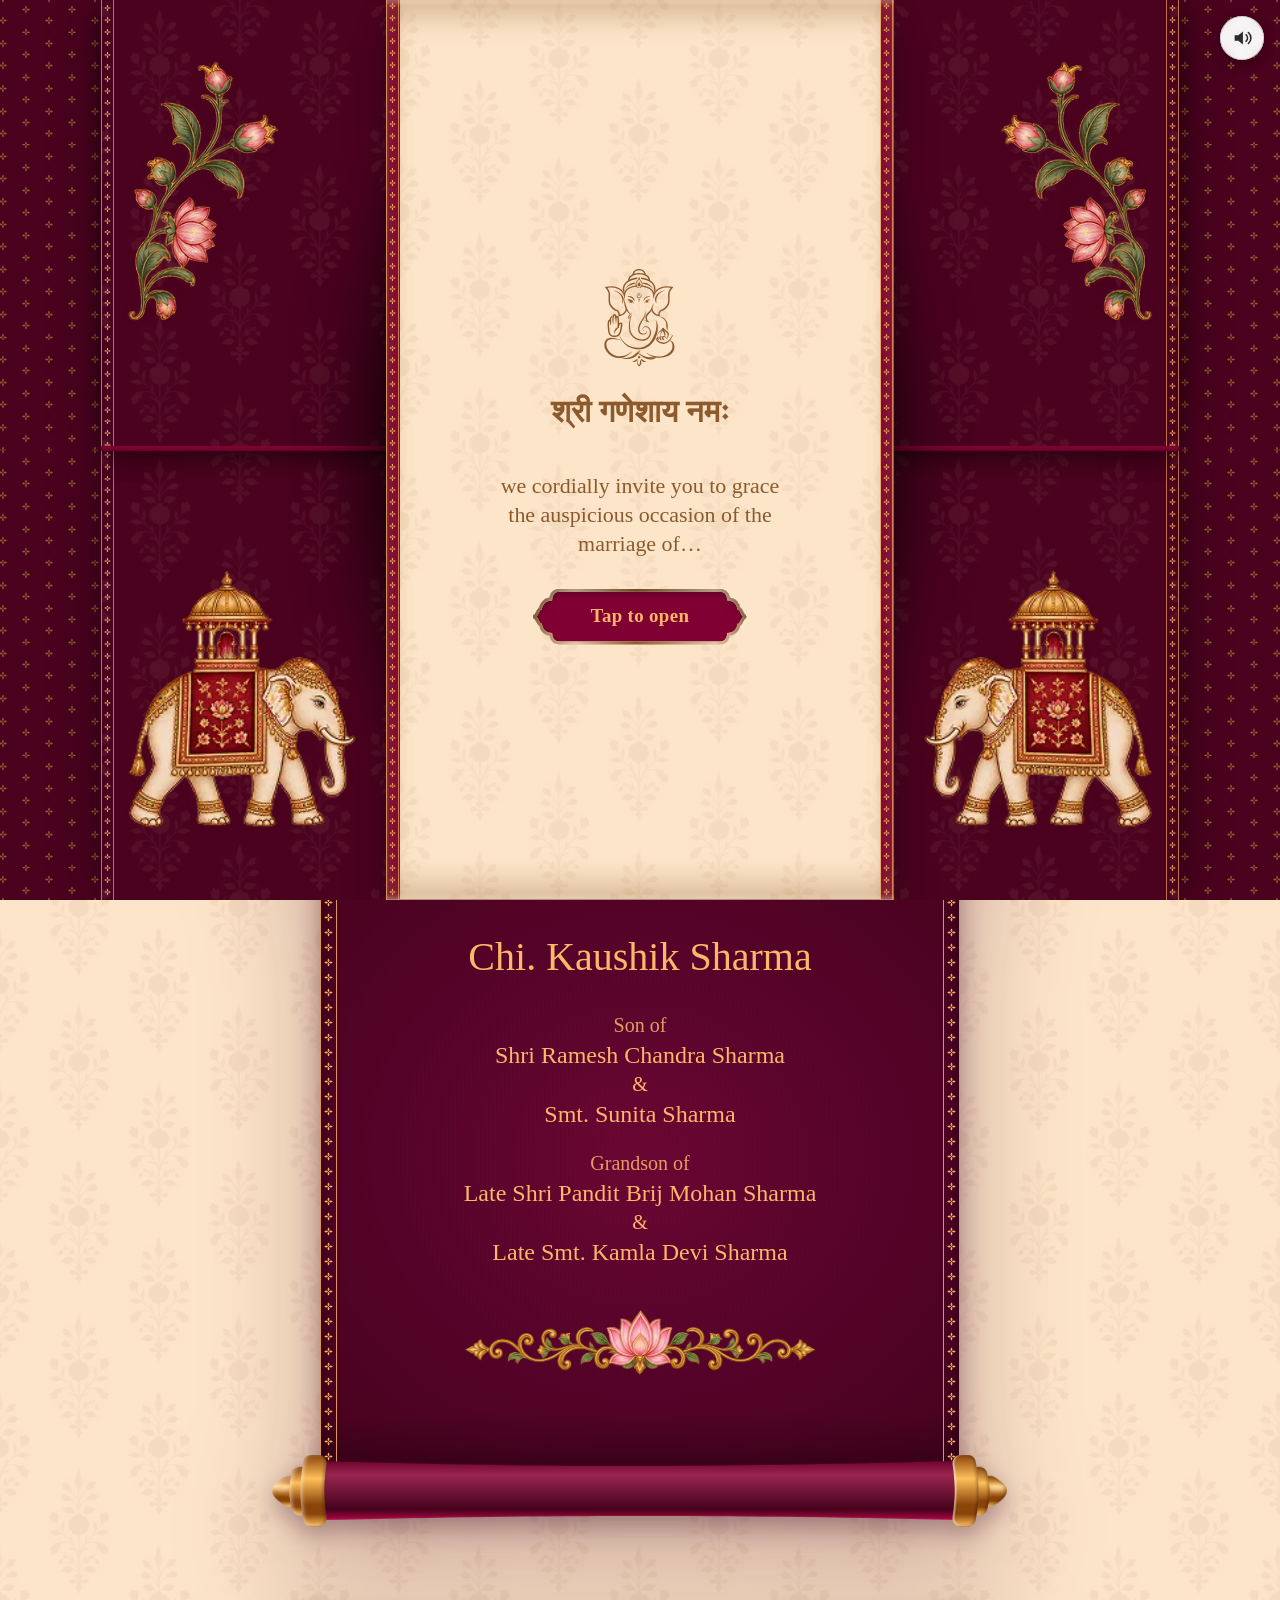
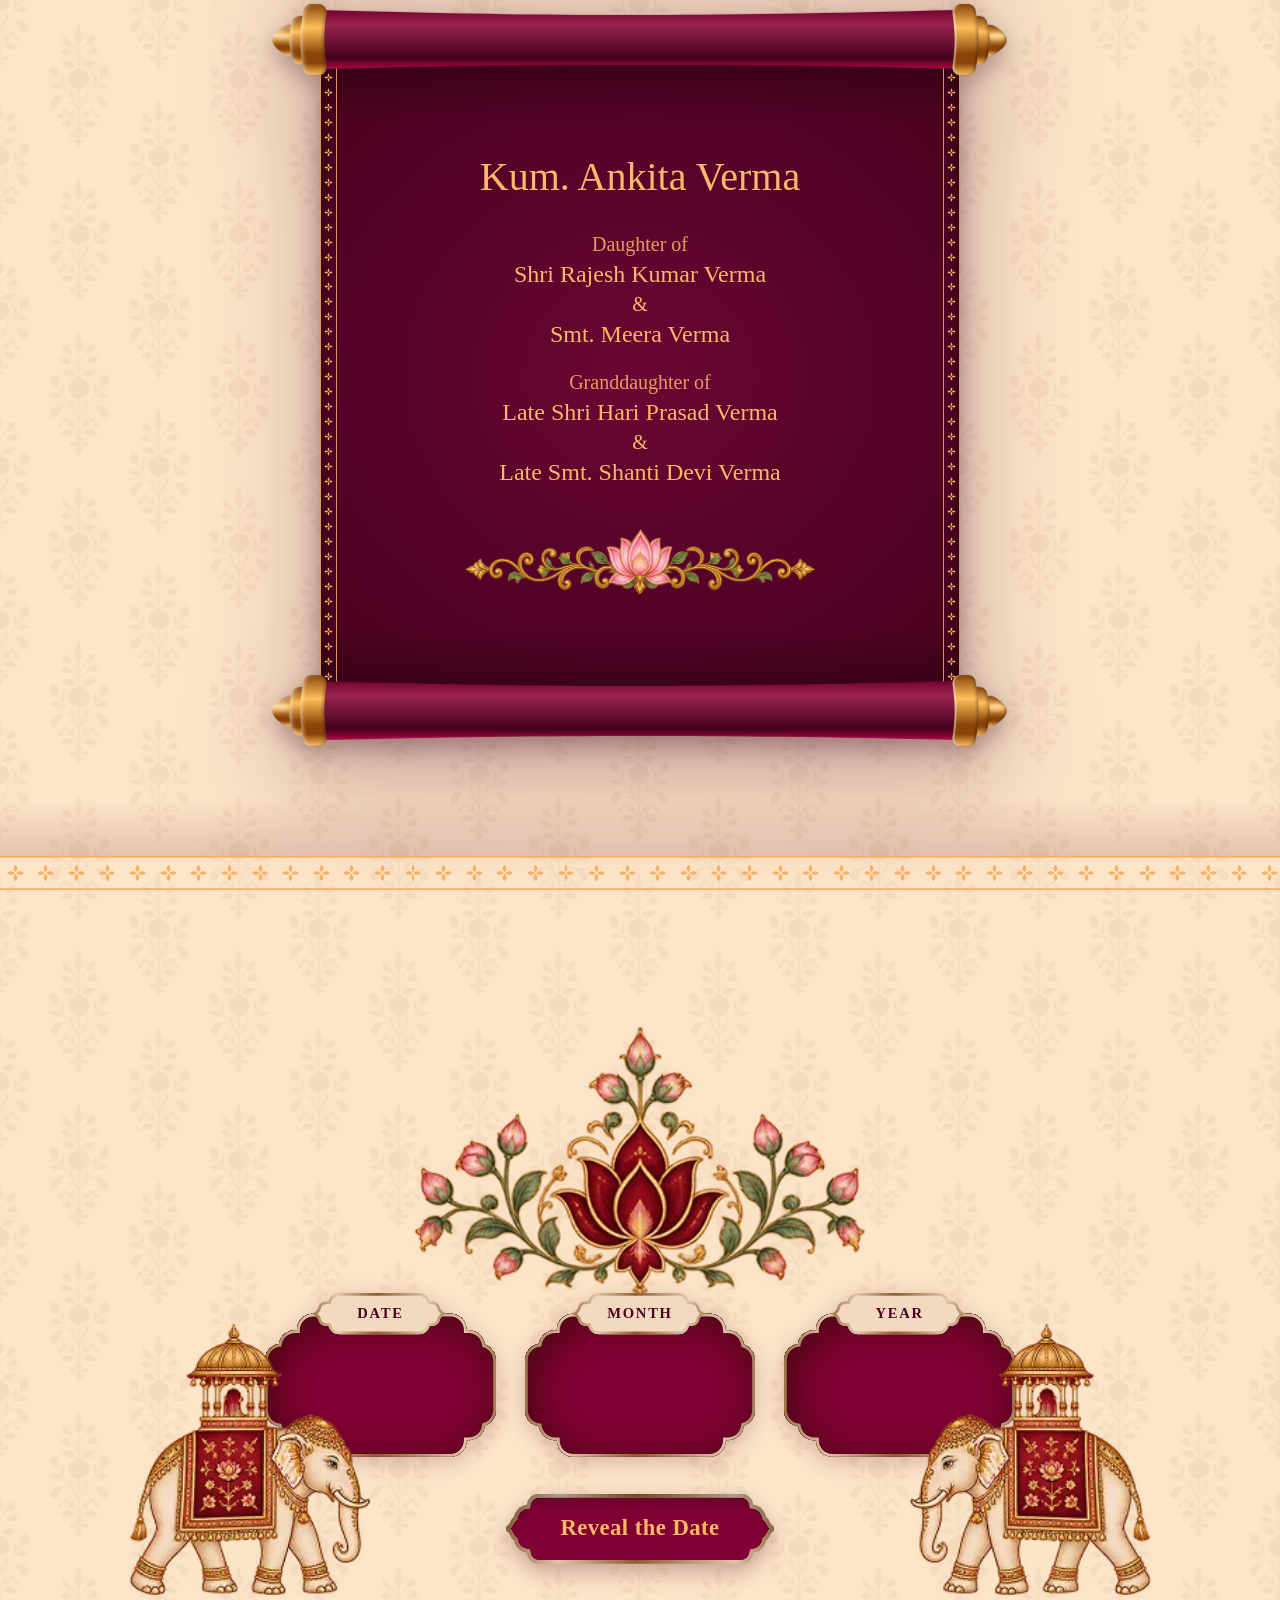
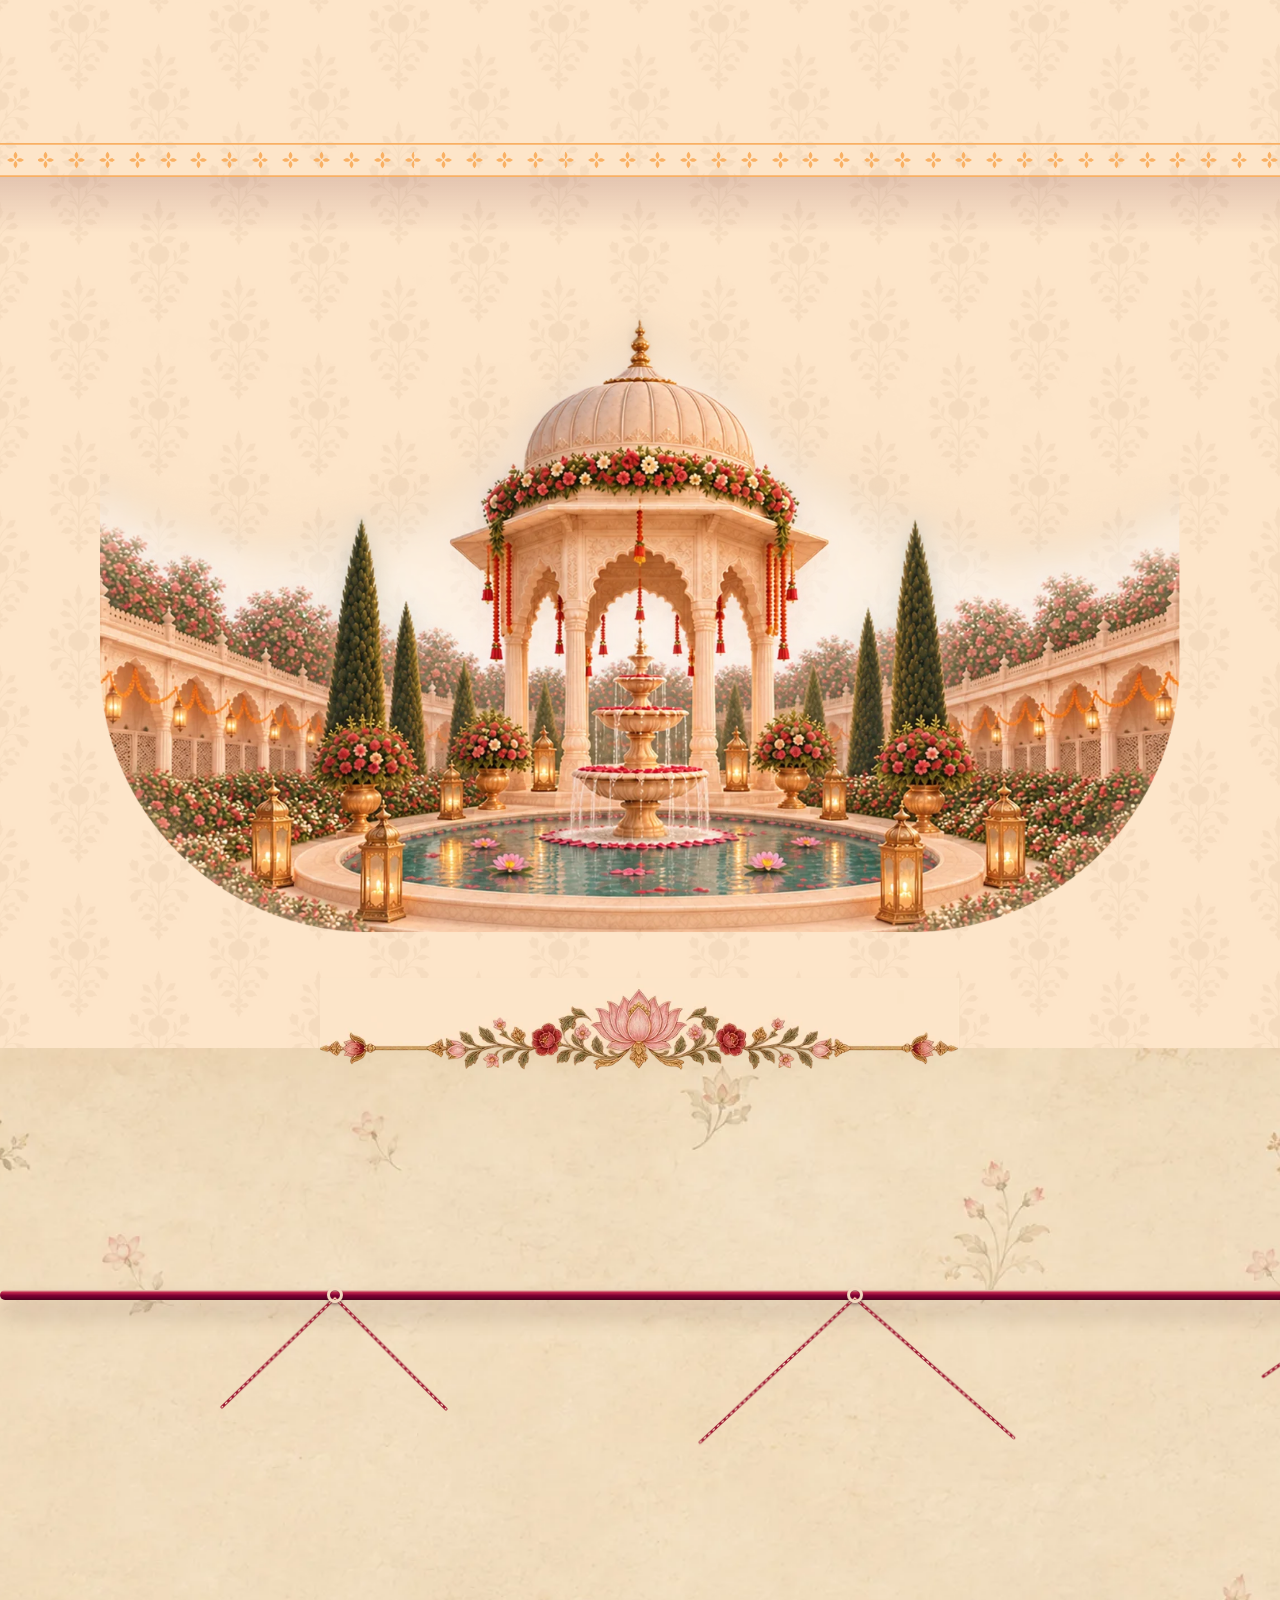
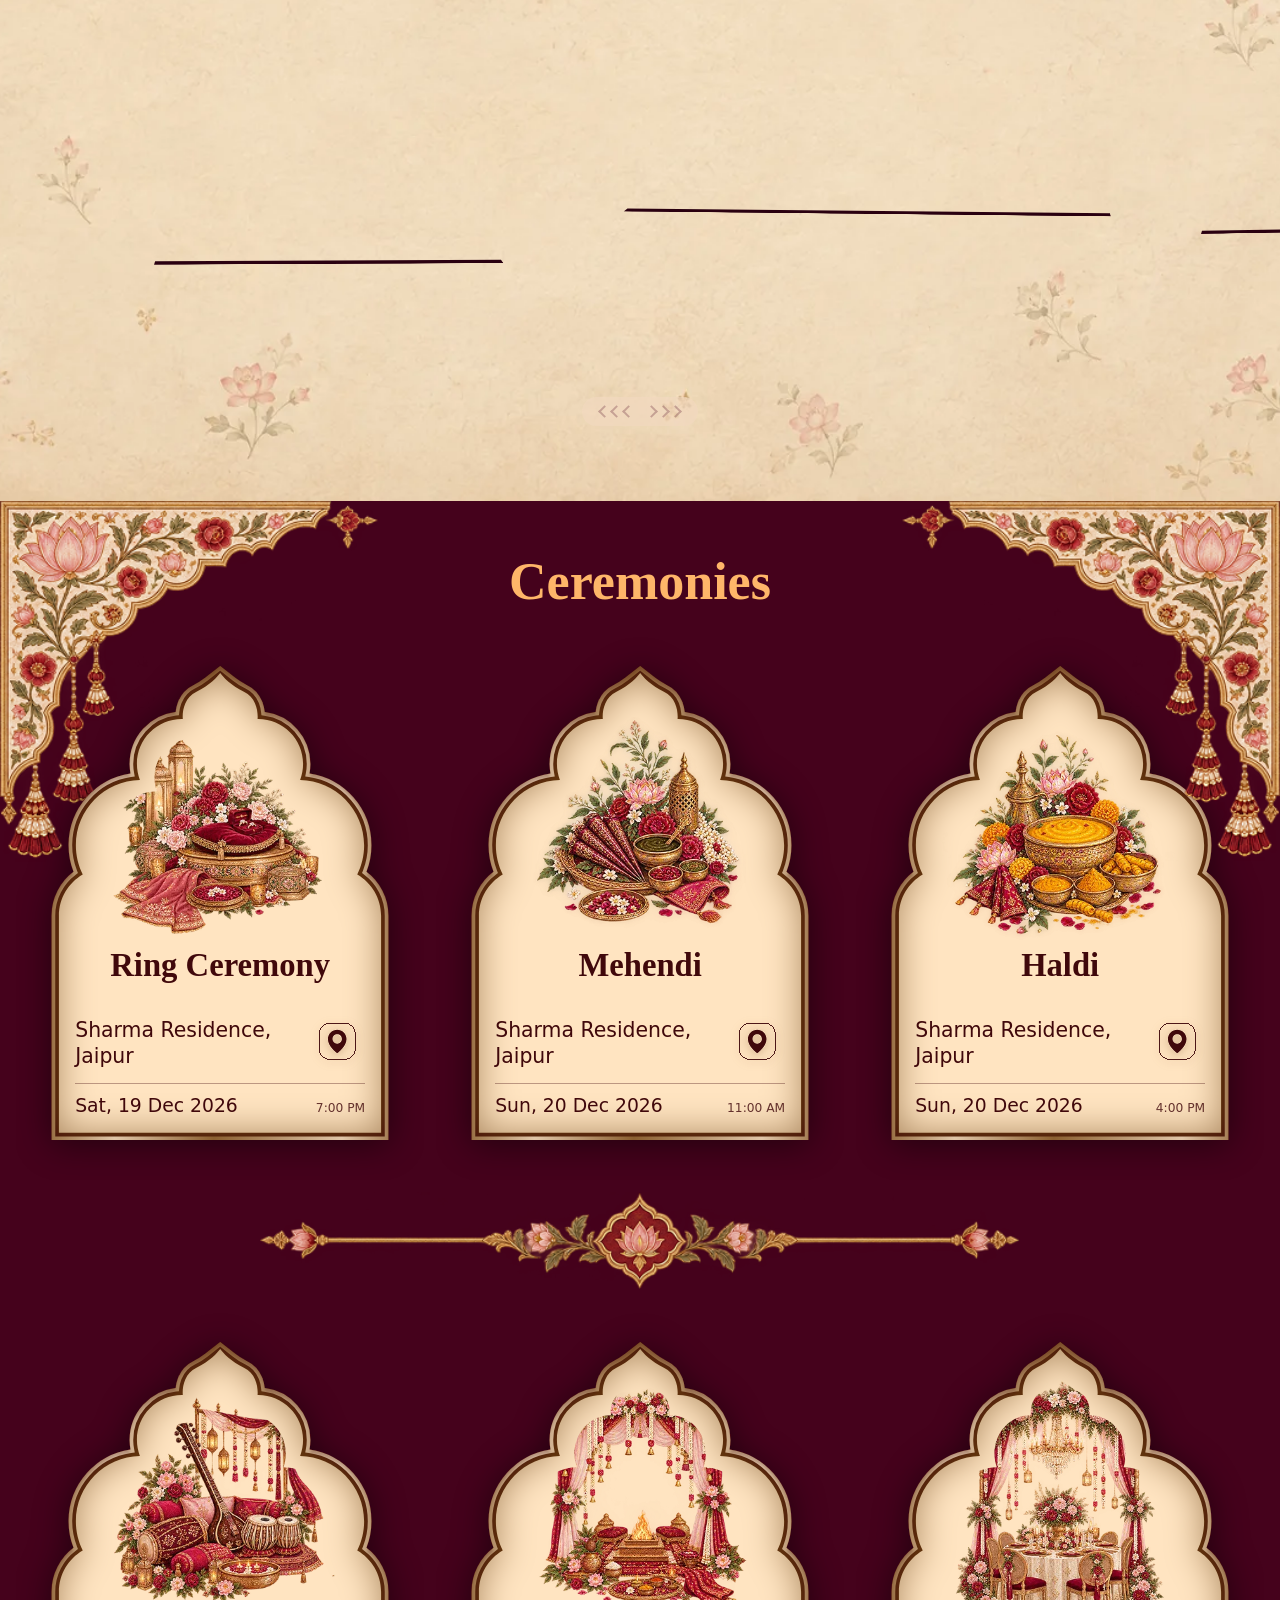
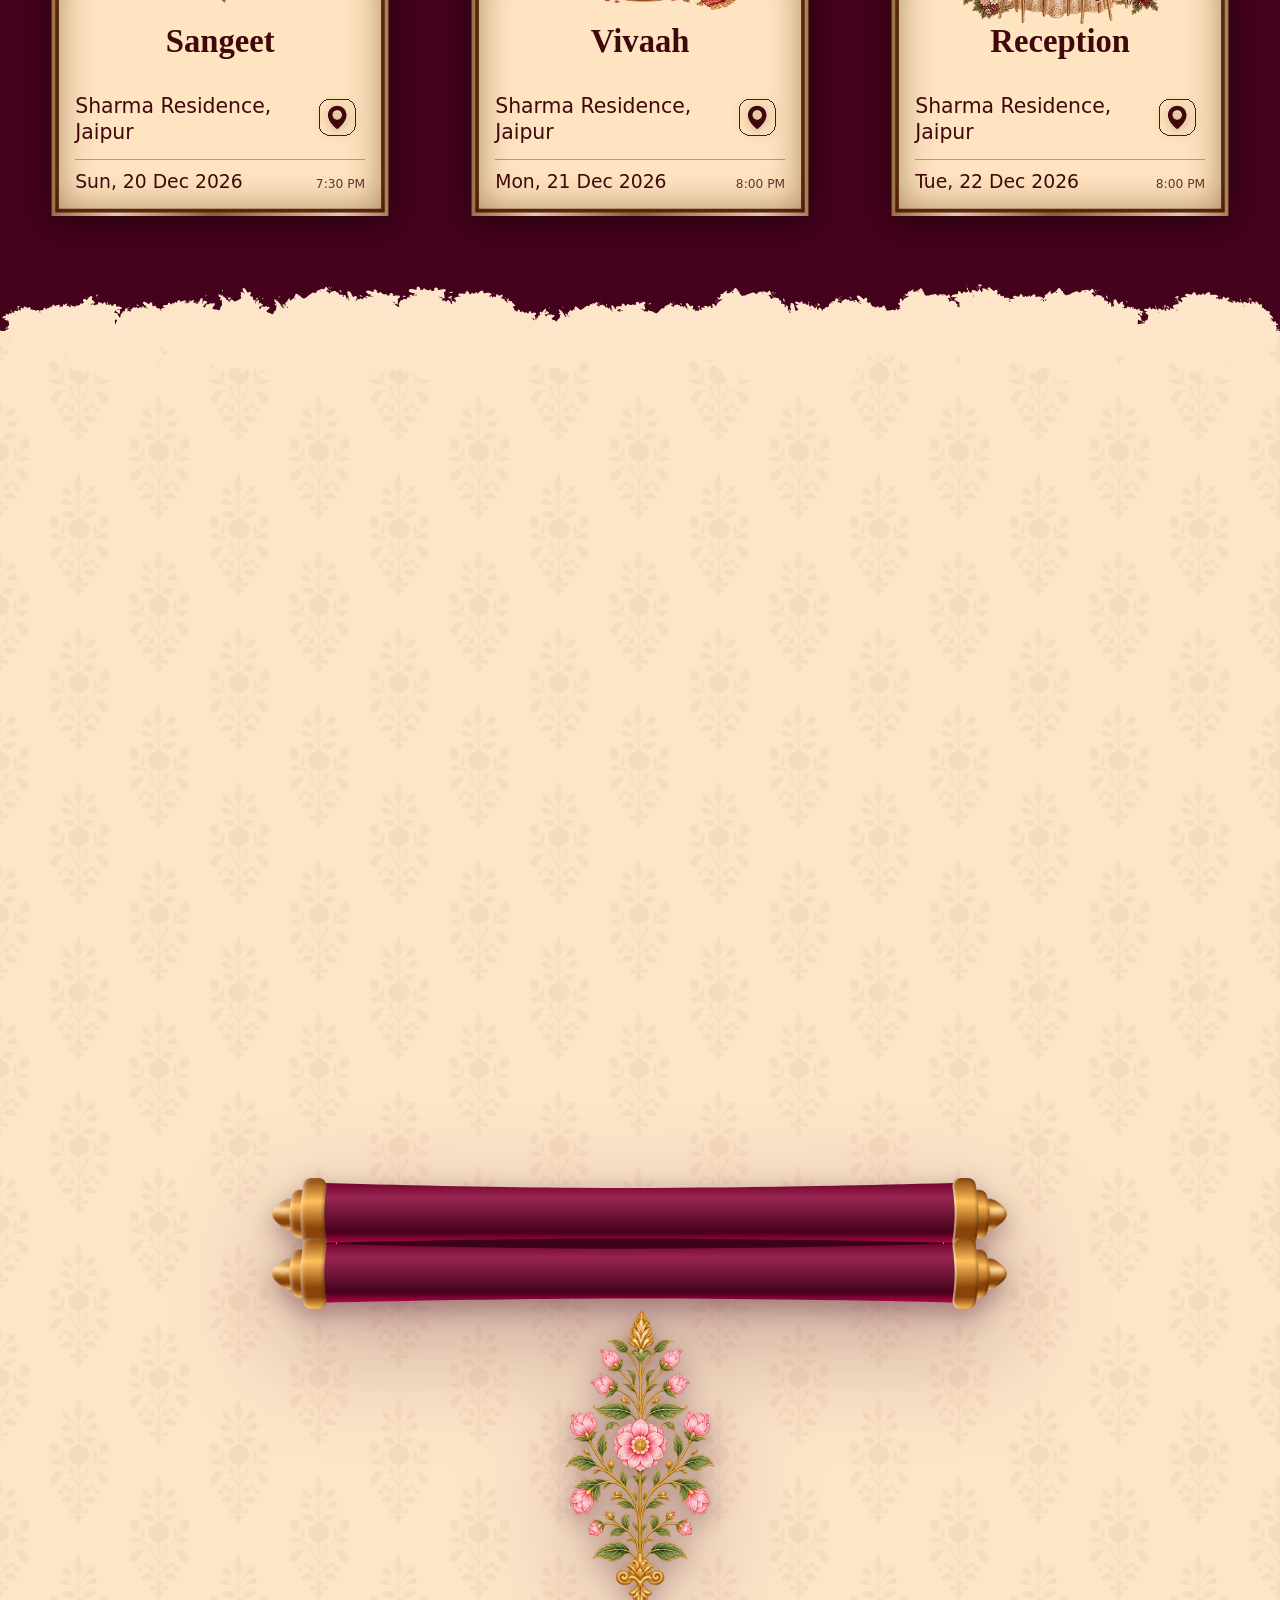
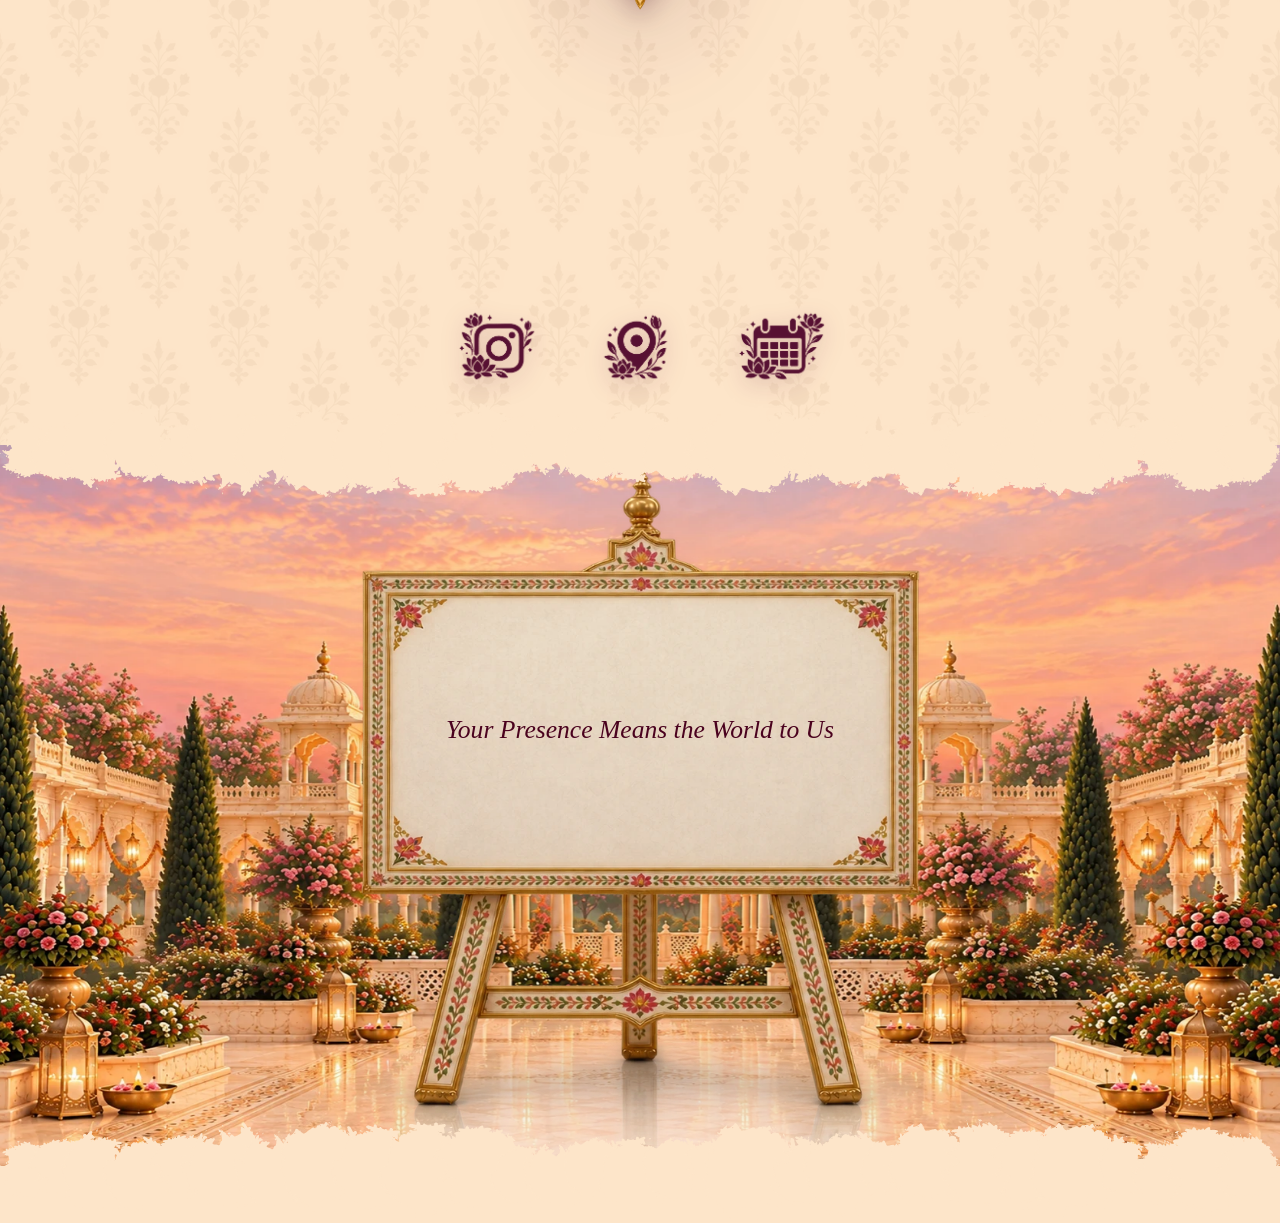
==== Aditi & Rahul_files/index.html @ d4d42c5c "Initial commit" ====
<!DOCTYPE html>
<!-- saved from url=(10314)https://www.itsbalcony.com/templates/royale/index.html#platform=[base64] -->
<html lang="en" class="lenis lenis-stopped"><head><meta http-equiv="Content-Type" content="text/html; charset=UTF-8">
    
    <meta name="viewport" content="width=device-width, initial-scale=1, viewport-fit=cover">
    <title>Royale - Wedding Invitation</title>

    <!-- Fraunces (cover greeting) and Cormorant Garamond (couple names) are
         self-hosted - see ../_platform/vendor/fonts/fonts.css for why. -->
    <link rel="stylesheet" href="./fonts.css">

    <!-- The invocation's Devanagari face - the same Tiro Devanagari Sanskrit
         papercut and rose-invitation use, since Fraunces carries no Devanagari. -->
    <link rel="preconnect" href="https://fonts.googleapis.com/">
    <link rel="preconnect" href="https://fonts.gstatic.com/" crossorigin="">
    <link rel="stylesheet" href="./css2">

    <!-- crossorigin because the symbol is painted as a CSS mask, and masks are
         fetched in CORS mode - without it the preload would not be reused. -->
    <link rel="preload" as="image" href="./symbols/_ganesha.svg">
    <!-- Hidden behind the gate on load, but the first thing the guest sees
         once the doors open - fetched up front so it is never late. Only the
         one for this viewport: the video's poster on a phone, the mandap
         picture from 700px up, which is where the hero switches between them. -->
    <link rel="preload" as="image" href="./media/garden_palace_poster.webp" media="(max-width: 699px)">
    <link rel="preload" as="image" href="./mandap_dusk.webp" media="(min-width: 700px)">

    <!-- The shared platform chrome's own styling: the toolbar, the RSVP block
         and the music control. Before styles.css, so this template can
         override any of it. -->
    <link rel="stylesheet" href="./toolbar.css">
    <link rel="stylesheet" href="./rsvp.css">
    <link rel="stylesheet" href="./music.css">

    <link rel="stylesheet" href="./styles.css">
    <!-- Editing chrome - inert outside ?edit=1 (see editor.css). -->
    <link rel="stylesheet" href="./editor.css">
    <style>
        .local-static .royale-date__stage,
        .local-static .ryc-title,
        .local-static .royale-outro__easel,
        .local-static #balcony-rsvp {
            opacity: 1 !important;
            transform: none !important;
        }
    </style>
<style id="bdate-style">.bdate{position:relative;display:inline-grid;max-width:100%;vertical-align:middle}.bdate--block{display:grid}.bdate>input[type="date"],.bdate>.bdate__text{grid-area:1/1}.bdate>input[type="date"]{min-width:0}.bdate__text{align-self:center;justify-self:start;pointer-events:none;white-space:nowrap;overflow:hidden;line-height:normal}.bdate__text--empty{opacity:.55}.bdate--typing>.bdate__text{visibility:hidden}.bdate:not(.bdate--typing)>input[type="date"]::-webkit-datetime-edit{opacity:0}@supports (-moz-appearance:none){.bdate:not(.bdate--typing)>input[type="date"]{color:transparent}}</style></head>

<body class="local-static" style="">

    <!-- FIRST in the document on purpose, the way papercut's cover is. For a
         guest this changes nothing: the gate is position:fixed at z-index 10 -
         the only z-index above 8 in this template - so it covers the page from
         wherever it sits in the DOM. In EDIT mode it matters: editor.css drops
         it into normal flow there, and then DOM order IS the host's scroll
         order. At the end of the file it put the opening invocation, the guest
         greeting and the invitation line BELOW every scene, which is the exact
         reverse of the order a guest meets them in. -->
    <!-- The gate: a fixed cover over the hero until it is tapped. Opening it
         (app.js) slides the card - a band wrapped across the closed doors -
         off the screen, then swings the two maroon doors open like the covers
         of a book, sprigs and elephants painted on them, and finally opens
         the two rectangular star-patterned flaps behind them. In portrait the
         doors stand side by side and the card leaves upward; in landscape the
         doors are stacked and the card leaves to the right. -->
    <div class="royale-gate" id="ryGate" role="button" tabindex="0" aria-label="Open the invitation">
        <!-- "start" and "end" rather than top/bottom and left/right: the gate
             turns on its side in landscape (see styles.css), so the first
             flap is the top one in portrait and the left one in landscape,
             and the first door the left one or the top one. -->
        <div class="royale-gate__flap royale-gate__flap--start" aria-hidden="true">
            <span class="royale-gate__flap-pattern"></span>
        </div>
        <div class="royale-gate__flap royale-gate__flap--end" aria-hidden="true">
            <span class="royale-gate__flap-pattern"></span>
        </div>

        <div class="royale-gate__door royale-gate__door--start" aria-hidden="true"></div>
        <div class="royale-gate__door royale-gate__door--end" aria-hidden="true"></div>

        <!-- Corner artwork, a layer per piece rather than children of the
             doors: which door a piece is painted on changes with the
             orientation (in landscape the top door carries both sprigs), so
             each layer takes the size and the hinge of whichever door it is on
             and turns with it. -->
        <div class="royale-gate__decor royale-gate__decor--sprig-left" aria-hidden="true">
            <img class="royale-gate__floral" src="./floral1.png" alt="" draggable="false">
        </div>
        <div class="royale-gate__decor royale-gate__decor--sprig-right" aria-hidden="true">
            <img class="royale-gate__floral" src="./floral1.png" alt="" draggable="false">
        </div>
        <div class="royale-gate__decor royale-gate__decor--elephant-left" aria-hidden="true">
            <img class="royale-gate__elephant" src="./elephant.png" alt="" draggable="false">
        </div>
        <div class="royale-gate__decor royale-gate__decor--elephant-right" aria-hidden="true">
            <img class="royale-gate__elephant" src="./elephant.png" alt="" draggable="false">
        </div>

        <!-- The card: media/Wrapper_P.svg - a cream band edged top and bottom
             in crimson - wrapped right across both doors, in front of them and
             their artwork, so it slides up over the sprigs as it leaves. In
             landscape it is Wrapper_D.svg, standing up the middle, and leaves
             to the right. -->
        <div class="royale-card">
            <!-- The doors' motif lattice, faint on the card's cream. -->
            <span class="royale-card__motif" aria-hidden="true"></span>
            <!-- Painted as a mask so the artwork takes --royale-ink, the
                 same way papercut paints its opening symbol. -->
            <span class="royale-card__symbol" aria-hidden="true" style="mask-image: url(&quot;./symbols/_ganesha.svg&quot;);"></span>
            <p class="royale-card__mantra" id="ryInvocation" lang="sa" dir="ltr" style="font-family: &quot;Tiro Devanagari Sanskrit&quot;, serif;">श्री गणेशाय नमः</p>
            <p class="royale-card__guest" id="ryGuestGreeting" hidden=""></p>
            <p class="royale-card__note" id="ryIntroNote">We cordially invite you to grace the auspicious occasion of the marriage of…</p>

            <!-- The cover's one instruction. A span, and aria-hidden, because
                 the GATE is the button: #ryGate carries role="button" and the
                 aria-label "Open the invitation", and a real <button> nested
                 inside a role="button" is invalid and would add a second tab
                 stop doing the same job. This is the visual half of an
                 affordance that was already there.
                 The frame is tap_to_open.svg inline rather than an <img>, so
                 its fill and gold edge take the theme's colours from
                 styles.css (--royale-cue-*, see .ry-plaque) instead of the file's own. -->
            <span class="royale-card__cue ry-plaque" aria-hidden="true">
                <svg class="ry-plaque__frame" viewBox="0 0 300 78" fill="none" focusable="false">
                    <g filter="url(#ryCueInset)">
                        <path class="ry-plaque__fill" d="M8 34C6.5 36.5 6 38.5 4 39C6 39.5 6.5 41.5 8 44C9.5 46.5 10 49 12.5 49C12.6667 53.3333 15.8 62 27 62C26.8333 66 28.6 74 37 74H263C271.4 74 273.167 66 273 62C284.2 62 287.333 53.3333 287.5 49C290 49 290.5 46.5 292 44C293.5 41.5 294 39.5 296 39C294 38.5 293.5 36.5 292 34C290.5 31.5 290 29 287.5 29C287.333 24.6667 284.2 16 273 16C273.167 12 271.4 4 263 4H37C28.6 4 26.8333 12 27 16C15.8 16 12.6667 24.6667 12.5 29C10 29 9.5 31.5 8 34Z"></path>
                        <path d="M263 2C267.981 2 271.145 4.44 272.937 7.4854C274.202 9.6369 274.772 12.0548 274.947 14.085C280.075 14.5379 283.629 16.7741 285.938 19.6123C287.975 22.1148 288.979 24.9996 289.342 27.3438C289.618 27.4542 289.883 27.588 290.135 27.751C290.87 28.2274 291.393 28.8593 291.789 29.4531C292.178 30.0368 292.511 30.6895 292.8 31.2598C293.105 31.8629 293.384 32.4193 293.715 32.9707C294.122 33.6496 294.46 34.2913 294.745 34.8311C295.042 35.3931 295.268 35.8159 295.495 36.1689C295.917 36.8249 296.177 36.9825 296.485 37.0596C297.376 37.2822 298 38.0823 298 39C298 39.9177 297.376 40.7178 296.485 40.9404C296.177 41.0175 295.917 41.1751 295.495 41.8311C295.268 42.1841 295.042 42.6069 294.745 43.1689C294.46 43.7087 294.122 44.3504 293.715 45.0293C293.384 45.5807 293.105 46.1371 292.8 46.7402C292.511 47.3105 292.178 47.9632 291.789 48.5469C291.393 49.1407 290.87 49.7726 290.135 50.249C289.883 50.4119 289.618 50.5449 289.342 50.6553C288.979 52.9996 287.975 55.8849 285.938 58.3877C283.629 61.2258 280.075 63.4611 274.947 63.9141C274.772 65.9444 274.203 68.3627 272.937 70.5146C271.145 73.56 267.981 76 263 76H37C32.0188 76 28.8553 73.56 27.0635 70.5146C25.7974 68.3627 25.2269 65.9445 25.0518 63.9141C19.925 63.4609 16.3713 61.2257 14.0615 58.3877C12.0246 55.8848 11.0201 52.9997 10.6572 50.6553C10.3815 50.5449 10.1163 50.4118 9.8652 50.249C9.1302 49.7726 8.6068 49.1407 8.2109 48.5469C7.8218 47.9632 7.4891 47.3105 7.2002 46.7402C6.8946 46.1371 6.616 45.5807 6.2852 45.0293C5.8778 44.3504 5.5402 43.7087 5.2549 43.1689C4.9578 42.6069 4.7319 42.1841 4.5049 41.8311C4.0831 41.1751 3.8229 41.0175 3.5146 40.9404C2.6244 40.7178 2 39.9177 2 39C2 38.0823 2.6244 37.2822 3.5146 37.0596C3.8229 36.9825 4.0831 36.8249 4.5049 36.1689C4.7319 35.8159 4.9578 35.3931 5.2549 34.8311C5.5402 34.2913 5.8778 33.6496 6.2852 32.9707C6.616 32.4193 6.8946 31.8629 7.2002 31.2598C7.4891 30.6895 7.8218 30.0368 8.2109 29.4531C8.6068 28.8593 9.1302 28.2274 9.8652 27.751C10.1164 27.5882 10.3814 27.4541 10.6572 27.3438C11.0202 24.9995 12.0248 22.1148 14.0615 19.6123C16.3713 16.7743 19.9249 14.5381 25.0518 14.085C25.227 12.0548 25.7976 9.6369 27.0635 7.4854C28.8553 4.44 32.0188 2 37 2H263Z" stroke="url(#ryCueEdge)" stroke-width="4" stroke-linejoin="round"></path>
                    </g>
                    <defs>
                        <filter id="ryCueInset" x="0" y="0" width="300" height="86" filterUnits="userSpaceOnUse" color-interpolation-filters="sRGB">
                            <feflood flood-opacity="0" result="BackgroundImageFix"></feflood>
                            <feblend mode="normal" in="SourceGraphic" in2="BackgroundImageFix" result="shape"></feblend>
                            <fecolormatrix in="SourceAlpha" type="matrix" values="0 0 0 0 0 0 0 0 0 0 0 0 0 0 0 0 0 0 127 0" result="hardAlpha"></fecolormatrix>
                            <feoffset dy="8"></feoffset>
                            <fegaussianblur stdDeviation="6"></fegaussianblur>
                            <fecomposite in2="hardAlpha" operator="arithmetic" k2="-1" k3="1"></fecomposite>
                            <fecolormatrix type="matrix" values="0 0 0 0 0 0 0 0 0 0 0 0 0 0 0 0 0 0 0.25 0"></fecolormatrix>
                            <feblend mode="normal" in2="shape" result="effect1_innerShadow"></feblend>
                        </filter>
                        <lineargradient id="ryCueEdge" x1="315" y1="39" x2="-9" y2="38.9999" gradientUnits="userSpaceOnUse">
                            <stop class="ry-plaque__edge"></stop>
                            <stop class="ry-plaque__shine" offset="0.183134"></stop>
                            <stop class="ry-plaque__edge" offset="0.525864"></stop>
                            <stop class="ry-plaque__shine" offset="0.790922"></stop>
                            <stop class="ry-plaque__edge" offset="1"></stop>
                        </lineargradient>
                    </defs>
                </svg>
                <span class="ry-plaque__label">Tap to open</span>
            </span>
        </div>
    </div>
    <!-- The beach scene. In normal flow, so it is what the page scrolls through
         once the gate is gone. -->
    <section class="royale-hero" aria-label="The couple">
        <div class="royale-hero__frame">
            <!-- On a phone: the palace garden at dusk, moving. Muted and playsinline
                 so browsers allow it to play without a tap; no autoplay, because
                 app.js starts it from its first frame as the gate opens rather than
                 letting it loop unseen behind the cover. The source and poster sit
                 in data attributes and app.js only sets them below 700px, so a
                 wider screen never fetches the video. The poster is its first
                 frame, so nothing jumps when playback begins - and it is what stays
                 up with reduced motion, or wherever a browser declines to play. -->
            <video class="royale-hero__image royale-hero__video" id="ryHeroVideo" muted="" loop="" playsinline="" preload="auto" data-src="media/garden_palace.mp4" data-poster="media/garden_palace_poster.webp" data-from="(max-width: 699px)" disablepictureinpicture="" aria-hidden="true" tabindex="-1"></video>

            <!-- From 700px up: the mandap in the palace garden at dusk, a still.
                 The source for a phone is the video's (already preloaded) poster,
                 so the phone never fetches the wide picture it does not show. -->
            <picture class="royale-hero__still">
                <source media="(max-width: 699px)" srcset="media/garden_palace_poster.webp">
                <img class="royale-hero__image" src="./mandap_dusk.webp" width="2322" height="1224" alt="" aria-hidden="true" draggable="false">
            </picture>

            <!-- tabindex=-1 so app.js can hand focus here after the gate opens,
                 rather than leaving a keyboard user on a removed element. -->
            <h1 class="royale-couple" id="ryCouple" tabindex="-1">
                <span class="royale-couple__name" id="ryBrideName">Aditi</span>
                <span class="royale-couple__amp">&amp;</span>
                <span class="royale-couple__name" id="ryGroomName">Rahul</span>
            </h1>
        </div>

        <!-- The torn band on the hero's bottom edge, where the picture gives
             way to the page. -->
        <img class="ry-tear ry-tear--bottom" src="./section_divider.svg" alt="" aria-hidden="true">
    </section>

    <!-- The families, each on a scroll that unrolls as it comes into view
         (app.js / styles.css "scroll cards"). Same content, ids pattern and
         order as papercut's family cards. -->
    <section class="royale-scrolls royale-families" aria-label="The families">
        <article class="royale-scroll is-armed" id="ryGroomCard" data-card="groomFamily">
            <!-- Behind the sheet and centred on the card: what shows while the
                 scroll is still closed, and covered as it unrolls over it. -->
            <img class="royale-scroll__bloom" src="./floral2.webp" alt="" aria-hidden="true" loading="lazy" decoding="async">
            <!-- The window the sheet is revealed through as it unrolls (see
                 "scroll cards" in styles.css). -->
            <div class="royale-scroll__window">
                <div class="royale-scroll__sheet">
                    <h2 class="royale-scroll__name" id="ryGroomCardName">Chi. Aditi Sharma</h2>

                    <p class="royale-scroll__block">
                        <span class="royale-scroll__rel" id="ryGroomRelLabel">Daughter of</span>
                        <span class="royale-scroll__elder" id="ryGroomParentA">Shri. Jitendra Sharma</span>
                        <span class="royale-scroll__amp" id="ryGroomParentJoin">&amp;</span>
                        <span class="royale-scroll__elder" id="ryGroomParentB">Smt. Anjana Sharma</span>
                    </p>

                    <p class="royale-scroll__block">
                        <span class="royale-scroll__rel" id="ryGroomGrandLabel">Grandson of</span>
                        <span class="royale-scroll__elder" id="ryGroomGrandA">Late Shri. Krishnalal Sharma</span>
                        <span class="royale-scroll__amp" id="ryGroomGrandJoin">&amp;</span>
                        <span class="royale-scroll__elder" id="ryGroomGrandB">Late Smt. Rukhmini Sharma</span>
                    </p>

                    <img class="royale-scroll__divider" src="./divider.webp" alt="" aria-hidden="true" loading="lazy" decoding="async">
                </div>
            </div>

            <div class="royale-scroll__rod royale-scroll__rod--top" aria-hidden="true">
                <img class="royale-scroll__knob royale-scroll__knob--left" src="./knob-left 1.svg" alt="" draggable="false">
                <img class="royale-scroll__roll" src="./roll-top1.svg" alt="" draggable="false">
                <img class="royale-scroll__knob royale-scroll__knob--right" src="./knob 3.svg" alt="" draggable="false">
            </div>
            <div class="royale-scroll__roller" aria-hidden="true">
                <div class="royale-scroll__rod royale-scroll__rod--bottom">
                    <img class="royale-scroll__knob royale-scroll__knob--left" src="./knob-left 1.svg" alt="" draggable="false">
                    <img class="royale-scroll__roll" src="./roll-top1.svg" alt="" draggable="false">
                    <img class="royale-scroll__knob royale-scroll__knob--right" src="./knob 3.svg" alt="" draggable="false">
                </div>
            </div>
        </article>

        <article class="royale-scroll is-armed" id="ryBrideCard" data-card="brideFamily">
            <!-- Behind the sheet and centred on the card: what shows while the
                 scroll is still closed, and covered as it unrolls over it. -->
            <img class="royale-scroll__bloom" src="./floral2.webp" alt="" aria-hidden="true" loading="lazy" decoding="async">
            <!-- The window the sheet is revealed through as it unrolls (see
                 "scroll cards" in styles.css). -->
            <div class="royale-scroll__window">
                <div class="royale-scroll__sheet">
                    <h2 class="royale-scroll__name" id="ryBrideCardName">Kum. Rahul Verma</h2>

                    <p class="royale-scroll__block">
                        <span class="royale-scroll__rel" id="ryBrideRelLabel">Son of</span>
                        <span class="royale-scroll__elder" id="ryBrideParentA">Shri Rajesh Kumar Verma</span>
                        <span class="royale-scroll__amp" id="ryBrideParentJoin">&amp;</span>
                        <span class="royale-scroll__elder" id="ryBrideParentB">Smt. Meera Verma</span>
                    </p>

                    <p class="royale-scroll__block">
                        <span class="royale-scroll__rel" id="ryBrideGrandLabel">Granddaughter of</span>
                        <span class="royale-scroll__elder" id="ryBrideGrandA">Late Shri Hari Prasad Verma</span>
                        <span class="royale-scroll__amp" id="ryBrideGrandJoin">&amp;</span>
                        <span class="royale-scroll__elder" id="ryBrideGrandB">Late Smt. Shanti Devi Verma</span>
                    </p>

                    <img class="royale-scroll__divider" src="./divider.webp" alt="" aria-hidden="true" loading="lazy" decoding="async">
                </div>
            </div>

            <div class="royale-scroll__rod royale-scroll__rod--top" aria-hidden="true">
                <img class="royale-scroll__knob royale-scroll__knob--left" src="./knob-left 1.svg" alt="" draggable="false">
                <img class="royale-scroll__roll" src="./roll-top1.svg" alt="" draggable="false">
                <img class="royale-scroll__knob royale-scroll__knob--right" src="./knob 3.svg" alt="" draggable="false">
            </div>
            <div class="royale-scroll__roller" aria-hidden="true">
                <div class="royale-scroll__rod royale-scroll__rod--bottom">
                    <img class="royale-scroll__knob royale-scroll__knob--left" src="./knob-left 1.svg" alt="" draggable="false">
                    <img class="royale-scroll__roll" src="./roll-top1.svg" alt="" draggable="false">
                    <img class="royale-scroll__knob royale-scroll__knob--right" src="./knob 3.svg" alt="" draggable="false">
                </div>
            </div>
        </article>
    </section>

    <!-- The date reveal: three plaques that stay EMPTY until the guest presses
         "Reveal the Date", then roll like dials and settle on the day, month
         and year (date-reveal.js, the same mechanism as papercut's). The
         strips are written at press time, not hidden here, so the date is not
         in the page to be read early.

         data-date is the wedding date as YYYY-MM-DD; left empty it falls back
         to 15 days from today, papercut's own placeholder. -->
    <section class="royale-date" id="ryDateReveal" data-date="2026-10-11" aria-label="The date">
        <div class="royale-date__stage">
            <img class="royale-date__crown" src="./lotus_bunch.png" alt="" aria-hidden="true" loading="lazy" decoding="async" style="translate: none; rotate: none; scale: none; transform: translate(0%, 6%);">

            <div class="royale-date__plaques" role="group" aria-label="Wedding date">
                <div class="royale-date__plaque" data-dial="day">
                    <span class="royale-date__cap">Date</span>
                    <div class="royale-date__window">
                        <div class="royale-date__strip" data-strip=""></div>
                    </div>
                </div>
                <div class="royale-date__plaque" data-dial="month">
                    <span class="royale-date__cap">Month</span>
                    <div class="royale-date__window">
                        <div class="royale-date__strip" data-strip=""></div>
                    </div>
                </div>
                <div class="royale-date__plaque" data-dial="year">
                    <span class="royale-date__cap">Year</span>
                    <div class="royale-date__window">
                        <div class="royale-date__strip" data-strip=""></div>
                    </div>
                </div>
            </div>

            <img class="royale-date__elephant royale-date__elephant--left" src="./elephant.png" alt="" aria-hidden="true" loading="lazy" decoding="async">
            <img class="royale-date__elephant royale-date__elephant--right" src="./elephant.png" alt="" aria-hidden="true" loading="lazy" decoding="async">

            <!-- The line that takes the button's place once the date is out
                 sits in the same spot, so the section does not jump. -->
            <div class="royale-date__action">
                <!-- On the same plaque as the cover's tap cue (tap_to_open.svg, inline
                     with its own ids). render.js writes the label into the
                     span, leaving the drawing alone. -->
                <button class="royale-date__btn ry-plaque" id="ryRevealBtn" type="button">
                    <svg class="ry-plaque__frame" viewBox="0 0 300 78" fill="none" focusable="false">
                        <g filter="url(#ryRevealInset)">
                            <path class="ry-plaque__fill" d="M8 34C6.5 36.5 6 38.5 4 39C6 39.5 6.5 41.5 8 44C9.5 46.5 10 49 12.5 49C12.6667 53.3333 15.8 62 27 62C26.8333 66 28.6 74 37 74H263C271.4 74 273.167 66 273 62C284.2 62 287.333 53.3333 287.5 49C290 49 290.5 46.5 292 44C293.5 41.5 294 39.5 296 39C294 38.5 293.5 36.5 292 34C290.5 31.5 290 29 287.5 29C287.333 24.6667 284.2 16 273 16C273.167 12 271.4 4 263 4H37C28.6 4 26.8333 12 27 16C15.8 16 12.6667 24.6667 12.5 29C10 29 9.5 31.5 8 34Z"></path>
                            <path d="M263 2C267.981 2 271.145 4.44 272.937 7.4854C274.202 9.6369 274.772 12.0548 274.947 14.085C280.075 14.5379 283.629 16.7741 285.938 19.6123C287.975 22.1148 288.979 24.9996 289.342 27.3438C289.618 27.4542 289.883 27.588 290.135 27.751C290.87 28.2274 291.393 28.8593 291.789 29.4531C292.178 30.0368 292.511 30.6895 292.8 31.2598C293.105 31.8629 293.384 32.4193 293.715 32.9707C294.122 33.6496 294.46 34.2913 294.745 34.8311C295.042 35.3931 295.268 35.8159 295.495 36.1689C295.917 36.8249 296.177 36.9825 296.485 37.0596C297.376 37.2822 298 38.0823 298 39C298 39.9177 297.376 40.7178 296.485 40.9404C296.177 41.0175 295.917 41.1751 295.495 41.8311C295.268 42.1841 295.042 42.6069 294.745 43.1689C294.46 43.7087 294.122 44.3504 293.715 45.0293C293.384 45.5807 293.105 46.1371 292.8 46.7402C292.511 47.3105 292.178 47.9632 291.789 48.5469C291.393 49.1407 290.87 49.7726 290.135 50.249C289.883 50.4119 289.618 50.5449 289.342 50.6553C288.979 52.9996 287.975 55.8849 285.938 58.3877C283.629 61.2258 280.075 63.4611 274.947 63.9141C274.772 65.9444 274.203 68.3627 272.937 70.5146C271.145 73.56 267.981 76 263 76H37C32.0188 76 28.8553 73.56 27.0635 70.5146C25.7974 68.3627 25.2269 65.9445 25.0518 63.9141C19.925 63.4609 16.3713 61.2257 14.0615 58.3877C12.0246 55.8848 11.0201 52.9997 10.6572 50.6553C10.3815 50.5449 10.1163 50.4118 9.8652 50.249C9.1302 49.7726 8.6068 49.1407 8.2109 48.5469C7.8218 47.9632 7.4891 47.3105 7.2002 46.7402C6.8946 46.1371 6.616 45.5807 6.2852 45.0293C5.8778 44.3504 5.5402 43.7087 5.2549 43.1689C4.9578 42.6069 4.7319 42.1841 4.5049 41.8311C4.0831 41.1751 3.8229 41.0175 3.5146 40.9404C2.6244 40.7178 2 39.9177 2 39C2 38.0823 2.6244 37.2822 3.5146 37.0596C3.8229 36.9825 4.0831 36.8249 4.5049 36.1689C4.7319 35.8159 4.9578 35.3931 5.2549 34.8311C5.5402 34.2913 5.8778 33.6496 6.2852 32.9707C6.616 32.4193 6.8946 31.8629 7.2002 31.2598C7.4891 30.6895 7.8218 30.0368 8.2109 29.4531C8.6068 28.8593 9.1302 28.2274 9.8652 27.751C10.1164 27.5882 10.3814 27.4541 10.6572 27.3438C11.0202 24.9995 12.0248 22.1148 14.0615 19.6123C16.3713 16.7743 19.9249 14.5381 25.0518 14.085C25.227 12.0548 25.7976 9.6369 27.0635 7.4854C28.8553 4.44 32.0188 2 37 2H263Z" stroke="url(#ryRevealEdge)" stroke-width="4" stroke-linejoin="round"></path>
                        </g>
                        <defs>
                            <filter id="ryRevealInset" x="0" y="0" width="300" height="86" filterUnits="userSpaceOnUse" color-interpolation-filters="sRGB">
                                <feflood flood-opacity="0" result="BackgroundImageFix"></feflood>
                                <feblend mode="normal" in="SourceGraphic" in2="BackgroundImageFix" result="shape"></feblend>
                                <fecolormatrix in="SourceAlpha" type="matrix" values="0 0 0 0 0 0 0 0 0 0 0 0 0 0 0 0 0 0 127 0" result="hardAlpha"></fecolormatrix>
                                <feoffset dy="8"></feoffset>
                                <fegaussianblur stdDeviation="6"></fegaussianblur>
                                <fecomposite in2="hardAlpha" operator="arithmetic" k2="-1" k3="1"></fecomposite>
                                <fecolormatrix type="matrix" values="0 0 0 0 0 0 0 0 0 0 0 0 0 0 0 0 0 0 0.25 0"></fecolormatrix>
                                <feblend mode="normal" in2="shape" result="effect1_innerShadow"></feblend>
                            </filter>
                            <lineargradient id="ryRevealEdge" x1="315" y1="39" x2="-9" y2="38.9999" gradientUnits="userSpaceOnUse">
                                <stop class="ry-plaque__edge"></stop>
                                <stop class="ry-plaque__shine" offset="0.183134"></stop>
                                <stop class="ry-plaque__edge" offset="0.525864"></stop>
                                <stop class="ry-plaque__shine" offset="0.790922"></stop>
                                <stop class="ry-plaque__edge" offset="1"></stop>
                            </lineargradient>
                        </defs>
                    </svg>
                    <span class="ry-plaque__label">Reveal the Date</span>
                </button>
                <p class="royale-date__after" id="ryRevealAfter" hidden="">Save the Date</p>
            </div>

            <!-- The settled date in words, for a guest who cannot see the dials. -->
            <p class="royale-date__said" id="ryRevealSaid" aria-live="polite"></p>
        </div>
    </section>

    <!-- The marble pavilion in its garden, standing on the page between the
         date and the gallery. Its edges fade away to nothing, so it sits on
         the cream with no frame. It says nothing, so it is hidden from a
         screen reader rather than labelled. -->
    <div class="royale-pavilion" aria-hidden="true">
        <img class="royale-pavilion__image" src="./pavilion.webp" alt="" width="1500" height="927" loading="lazy" decoding="async" draggable="false" style="translate: none; rotate: none; scale: none; transform: translate(0%, 3%);">
    </div>

    <!-- Photo gallery: rose-invitation's hanging gallery, with its polaroids
         swapped for 3D picture frames. Each frame hangs on two cords from a
         ring on the rail; drag or scroll sideways and they swing on their
         cords and twist a little, showing the frame's depth (gallery.js).
         Same items, captions and cord lengths as rose's, spaced evenly. The cord
         length is --hang on each frame, which gallery.js also reads. -->
    <section class="royale-gallery" aria-label="Our story in pictures" style="background-position-y: 42%;">
        <!-- The lotus ornament laid across the join with the date section
             above, the full width of the screen, in place of a torn band. -->
        <img class="royale-gallery__divider" src="./divider3.png" alt="" aria-hidden="true" loading="lazy" decoding="async">

        <div class="royale-gallery__scroll" id="ryGalleryScroll">
            <div class="royale-gallery__track"><div class="royale-gallery__rail" aria-hidden="true"></div><div class="gframe gframe--portrait" style="--hang: 118px;"><span class="gframe__hook" aria-hidden="true"></span><svg class="gframe__cord" viewBox="0 0 100 100" preserveAspectRatio="none" aria-hidden="true" focusable="false"><path d="M50 0L0 100M50 0L100 100"></path><path class="gframe__twist" d="M50 0L0 100M50 0L100 100"></path></svg><div class="gframe__body"><span class="gframe__side gframe__side--top"></span><span class="gframe__side gframe__side--right"></span><span class="gframe__side gframe__side--bottom"></span><span class="gframe__side gframe__side--left"></span><div class="gframe__face"><div class="gframe__lip"><figure class="gframe__mat"><div class="gframe__photo"><img class="gframe__img" src="./c9accd01-d7e7-4ea4-8105-bfc0bdb5e41d.jpg" alt="" draggable="false" data-zoom="1" data-pos-x="50" data-pos-y="50" style="width: 264px; height: 357.24px; transform: translate(0px, -3.11976px);"></div><figcaption class="gframe__caption">#howitstarted</figcaption></figure></div></div></div></div><div class="gframe gframe--story" style="--hang: 86px;"><span class="gframe__hook" aria-hidden="true"></span><svg class="gframe__cord" viewBox="0 0 100 100" preserveAspectRatio="none" aria-hidden="true" focusable="false"><path d="M50 0L0 100M50 0L100 100"></path><path class="gframe__twist" d="M50 0L0 100M50 0L100 100"></path></svg><div class="gframe__body"><span class="gframe__side gframe__side--top"></span><span class="gframe__side gframe__side--right"></span><span class="gframe__side gframe__side--bottom"></span><span class="gframe__side gframe__side--left"></span><div class="gframe__face"><div class="gframe__lip"><div class="gframe__mat gframe__story"><p>Some stories begin with grand gestures. Ours started with a simple conversation.</p></div></div></div></div></div><div class="gframe gframe--landscape" style="--hang: 150px;"><span class="gframe__hook" aria-hidden="true"></span><svg class="gframe__cord" viewBox="0 0 100 100" preserveAspectRatio="none" aria-hidden="true" focusable="false"><path d="M50 0L0 100M50 0L100 100"></path><path class="gframe__twist" d="M50 0L0 100M50 0L100 100"></path></svg><div class="gframe__body"><span class="gframe__side gframe__side--top"></span><span class="gframe__side gframe__side--right"></span><span class="gframe__side gframe__side--bottom"></span><span class="gframe__side gframe__side--left"></span><div class="gframe__face"><div class="gframe__lip"><figure class="gframe__mat"><div class="gframe__photo"><img class="gframe__img" src="./edf9f981-3908-4eb9-93a8-bed06a534df1.jpg" alt="" draggable="false" data-zoom="1.4693280768000003" data-pos-x="50" data-pos-y="0" style="width: 593.609px; height: 461.344px; transform: translate(-94.8043px, 0px);"></div><figcaption class="gframe__caption">#adventures</figcaption></figure></div></div></div></div><div class="gframe gframe--story" style="--hang: 120px;"><span class="gframe__hook" aria-hidden="true"></span><svg class="gframe__cord" viewBox="0 0 100 100" preserveAspectRatio="none" aria-hidden="true" focusable="false"><path d="M50 0L0 100M50 0L100 100"></path><path class="gframe__twist" d="M50 0L0 100M50 0L100 100"></path></svg><div class="gframe__body"><span class="gframe__side gframe__side--top"></span><span class="gframe__side gframe__side--right"></span><span class="gframe__side gframe__side--bottom"></span><span class="gframe__side gframe__side--left"></span><div class="gframe__face"><div class="gframe__lip"><div class="gframe__mat gframe__story"><p>Friendship grew into something more, and we realized life's best moments were the ones we shared together.</p></div></div></div></div></div><div class="gframe gframe--portrait" style="--hang: 132px;"><span class="gframe__hook" aria-hidden="true"></span><svg class="gframe__cord" viewBox="0 0 100 100" preserveAspectRatio="none" aria-hidden="true" focusable="false"><path d="M50 0L0 100M50 0L100 100"></path><path class="gframe__twist" d="M50 0L0 100M50 0L100 100"></path></svg><div class="gframe__body"><span class="gframe__side gframe__side--top"></span><span class="gframe__side gframe__side--right"></span><span class="gframe__side gframe__side--bottom"></span><span class="gframe__side gframe__side--left"></span><div class="gframe__face"><div class="gframe__lip"><figure class="gframe__mat"><div class="gframe__photo"><img class="gframe__img" src="./e74252cb-746f-416f-b810-5dd56e430229.jpg" alt="" draggable="false" data-zoom="1" data-pos-x="50" data-pos-y="50" style="width: 264px; height: 371.308px; transform: translate(0px, -10.154px);"></div><figcaption class="gframe__caption">#thelittlethings</figcaption></figure></div></div></div></div></div>
        </div>

        <!-- Hint that this section scrolls sideways; hidden once it does. -->
        <div class="ry-hint royale-gallery__hint" id="ryGalleryHint" aria-hidden="true">
            <span class="ry-hint__arrows"><i></i><i></i><i></i></span>
            <span class="ry-hint__arrows"><i></i><i></i><i></i></span>
        </div>
    </section>

    <!-- The ceremonies, on the arched cards of media/ceremony_card.svg: one
         under the other on a phone, three across on a desktop. ceremonies.js
         fills each date and time from the same wedding date the reveal above
         uses, moved by the offsets below. -->
    <!-- The shape of a ceremony card's cream panel, in 0-1 units so it scales
         with the card: what keeps each illustration inside the arch (see
         .ryc-card__artwell in styles.css). -->
    <svg class="ryc-defs" aria-hidden="true" focusable="false" width="0" height="0">
        <defs>
            <clippath id="ryCeremonyPanel" clipPathUnits="objectBoundingBox">
                <path d="M0.50047 0.0716 C0.5067 0.07833 0.52707 0.09459 0.55866 0.10578 C0.58899 0.11652 0.59364 0.14244 0.59213 0.15549 H0.59352 C0.65435 0.15549 0.70366 0.19235 0.70366 0.23782 C0.70366 0.24823 0.70107 0.25819 0.69635 0.26736 C0.78331 0.26859 0.85329 0.32166 0.85329 0.38695 C0.85329 0.40617 0.84722 0.42434 0.83644 0.44043 C0.87135 0.45545 0.89485 0.48361 0.89485 0.51588 V0.91356 H0.10515 V0.51588 C0.10515 0.48361 0.12865 0.45545 0.16356 0.44043 C0.15278 0.42434 0.14671 0.40617 0.14671 0.38695 C0.14671 0.32166 0.21669 0.26859 0.30364 0.26736 C0.29893 0.25819 0.29634 0.24823 0.29634 0.23782 C0.29634 0.19235 0.34565 0.15549 0.40648 0.15549 H0.40882 C0.4073 0.14244 0.41195 0.11652 0.44228 0.10578 C0.47387 0.09459 0.49423 0.07833 0.50047 0.0716 Z"></path>
            </clippath>
        </defs>
    </svg>

    <section class="royale-ceremonies" aria-label="Ceremonies">
        <h2 class="ryc-title">Ceremonies</h2>

        <div class="ryc-grid"><article class="ryc-card is-armed" style="--i: 0;"><div class="ryc-card__inner"><div class="ryc-card__artwell"><img class="ryc-card__art" src="./mehendi.webp" alt="" aria-hidden="true" loading="lazy" decoding="async"></div><h3 class="ryc-card__name" style="">Mehendi</h3><div class="ryc-card__foot"><div class="ryc-card__where"><p class="ryc-card__venue">Sharma Residence, Jaipur</p><a class="ryc-card__map" href="https://www.google.com/maps/search/?api=1&amp;query=Sharma%20Residence%2C%20Jaipur" target="_blank" rel="noopener" aria-label="Mehendi venue on the map"><img src="./location.svg" alt="" aria-hidden="true" loading="lazy" decoding="async"></a></div><p class="ryc-card__when"><span class="ryc-card__date">Sat, 10 Oct 2026</span><span class="ryc-card__time">11:00 AM</span></p></div></div></article><img class="ryc-divider" src="./divider2.png" alt="" aria-hidden="true" loading="lazy" decoding="async"><article class="ryc-card is-armed" style="--i: 1;"><div class="ryc-card__inner"><div class="ryc-card__artwell"><img class="ryc-card__art" src="./haldi.webp" alt="" aria-hidden="true" loading="lazy" decoding="async"></div><h3 class="ryc-card__name" style="">Haldi</h3><div class="ryc-card__foot"><div class="ryc-card__where"><p class="ryc-card__venue">Sharma Residence, Jaipur</p><a class="ryc-card__map" href="https://www.google.com/maps/search/?api=1&amp;query=Sharma%20Residence%2C%20Jaipur" target="_blank" rel="noopener" aria-label="Haldi venue on the map"><img src="./location.svg" alt="" aria-hidden="true" loading="lazy" decoding="async"></a></div><p class="ryc-card__when"><span class="ryc-card__date">Sat, 10 Oct 2026</span><span class="ryc-card__time">4:00 PM</span></p></div></div></article><img class="ryc-divider" src="./divider2.png" alt="" aria-hidden="true" loading="lazy" decoding="async"><article class="ryc-card is-armed" style="--i: 2;"><div class="ryc-card__inner"><div class="ryc-card__artwell"><img class="ryc-card__art" src="./sangeet.webp" alt="" aria-hidden="true" loading="lazy" decoding="async"></div><h3 class="ryc-card__name" style="">Sangeet</h3><div class="ryc-card__foot"><div class="ryc-card__where"><p class="ryc-card__venue">Sharma Residence, Jaipur</p><a class="ryc-card__map" href="https://www.google.com/maps/search/?api=1&amp;query=Sharma%20Residence%2C%20Jaipur" target="_blank" rel="noopener" aria-label="Sangeet venue on the map"><img src="./location.svg" alt="" aria-hidden="true" loading="lazy" decoding="async"></a></div><p class="ryc-card__when"><span class="ryc-card__date">Sat, 10 Oct 2026</span><span class="ryc-card__time">7:30 PM</span></p></div></div></article><img class="ryc-divider ryc-divider--row" src="./divider2.png" alt="" aria-hidden="true" loading="lazy" decoding="async"><article class="ryc-card is-armed" style="--i: 0;"><div class="ryc-card__inner"><div class="ryc-card__artwell"><img class="ryc-card__art" src="./vivaah.webp" alt="" aria-hidden="true" loading="lazy" decoding="async"></div><h3 class="ryc-card__name" style="">Vivaah</h3><div class="ryc-card__foot"><div class="ryc-card__where"><p class="ryc-card__venue">Sharma Residence, Jaipur</p><a class="ryc-card__map" href="https://www.google.com/maps/search/?api=1&amp;query=Sharma%20Residence%2C%20Jaipur" target="_blank" rel="noopener" aria-label="Vivaah venue on the map"><img src="./location.svg" alt="" aria-hidden="true" loading="lazy" decoding="async"></a></div><p class="ryc-card__when"><span class="ryc-card__date">Sun, 11 Oct 2026</span><span class="ryc-card__time">8:00 PM</span></p></div></div></article><img class="ryc-divider" src="./divider2.png" alt="" aria-hidden="true" loading="lazy" decoding="async"><article class="ryc-card is-armed" style="--i: 1;"><div class="ryc-card__inner"><div class="ryc-card__artwell"><img class="ryc-card__art" src="./reception.webp" alt="" aria-hidden="true" loading="lazy" decoding="async"></div><h3 class="ryc-card__name" style="">Reception</h3><div class="ryc-card__foot"><div class="ryc-card__where"><p class="ryc-card__venue">Sharma Residence, Jaipur</p><a class="ryc-card__map" href="https://www.google.com/maps/search/?api=1&amp;query=Sharma%20Residence%2C%20Jaipur" target="_blank" rel="noopener" aria-label="Reception venue on the map"><img src="./location.svg" alt="" aria-hidden="true" loading="lazy" decoding="async"></a></div><p class="ryc-card__when"><span class="ryc-card__date">Mon, 12 Oct 2026</span><span class="ryc-card__time">8:00 PM</span></p></div></div></article></div>



        <!-- The torn band across the foot of the section: its solid middle
             sits on the section's own bottom edge, so the tear bites into
             the maroon above and into the cream below. -->
        <img class="ry-tear ry-tear--bottom" src="./section_divider.svg" alt="" aria-hidden="true" loading="lazy" decoding="async">
    </section>

    <!-- The compliments and the note, on the same scrolls as the family cards
         and unrolling the same way - as papercut's reuse its family card. Same
         content and ids pattern as papercut's. -->
    <section class="royale-scrolls royale-closing" aria-label="Compliments and a note">
        <article class="royale-scroll is-armed" id="ryComplimentCard" data-card="compliments">
            <!-- Behind the sheet and centred on the card: what shows while the
                 scroll is still closed, and covered as it unrolls over it. -->
            <img class="royale-scroll__bloom" src="./floral2.webp" alt="" aria-hidden="true" loading="lazy" decoding="async">
            <!-- The window the sheet is revealed through as it unrolls (see
                 "scroll cards" in styles.css). -->
            <div class="royale-scroll__window">
                <div class="royale-scroll__sheet">
                    <h2 class="royale-scroll__name" id="ryComplimentLead">With Best Compliments From:</h2>

                    <div class="royale-scroll__lines" id="ryComplimentLines"><p class="royale-scroll__line"><span>Shri Suresh Sharma &amp; Family (Chacha-Chachi)</span></p><p class="royale-scroll__line"><span>Shri Manoj Sharma &amp; Family (Tau-Tai)</span></p><p class="royale-scroll__line"><span>Smt. Asha Gupta &amp; Family (Bua)</span></p><p class="royale-scroll__line"><span>Shri Rajendra Mehta &amp; Family (Mama-Mami)</span></p></div>

                    <img class="royale-scroll__divider" src="./divider.webp" alt="" aria-hidden="true" loading="lazy" decoding="async">
                </div>
            </div>

            <div class="royale-scroll__rod royale-scroll__rod--top" aria-hidden="true">
                <img class="royale-scroll__knob royale-scroll__knob--left" src="./knob-left 1.svg" alt="" draggable="false">
                <img class="royale-scroll__roll" src="./roll-top1.svg" alt="" draggable="false">
                <img class="royale-scroll__knob royale-scroll__knob--right" src="./knob 3.svg" alt="" draggable="false">
            </div>
            <div class="royale-scroll__roller" aria-hidden="true">
                <div class="royale-scroll__rod royale-scroll__rod--bottom">
                    <img class="royale-scroll__knob royale-scroll__knob--left" src="./knob-left 1.svg" alt="" draggable="false">
                    <img class="royale-scroll__roll" src="./roll-top1.svg" alt="" draggable="false">
                    <img class="royale-scroll__knob royale-scroll__knob--right" src="./knob 3.svg" alt="" draggable="false">
                </div>
            </div>
        </article>

        <article class="royale-scroll is-armed" id="ryNoteCard" data-card="note">
            <!-- Behind the sheet and centred on the card: what shows while the
                 scroll is still closed, and covered as it unrolls over it. -->
            <img class="royale-scroll__bloom" src="./floral2.webp" alt="" aria-hidden="true" loading="lazy" decoding="async">
            <!-- The window the sheet is revealed through as it unrolls (see
                 "scroll cards" in styles.css). -->
            <div class="royale-scroll__window">
                <div class="royale-scroll__sheet">
                    <h2 class="royale-scroll__name" id="ryNoteLead">Things to Note</h2>

                    <p class="royale-scroll__note" id="ryNoteText">-Complimentary valet parking is available at the main entrance of The Grand Oak Estate for our wedding day.</p>

                    <img class="royale-scroll__divider" src="./divider.webp" alt="" aria-hidden="true" loading="lazy" decoding="async">
                </div>
            </div>

            <div class="royale-scroll__rod royale-scroll__rod--top" aria-hidden="true">
                <img class="royale-scroll__knob royale-scroll__knob--left" src="./knob-left 1.svg" alt="" draggable="false">
                <img class="royale-scroll__roll" src="./roll-top1.svg" alt="" draggable="false">
                <img class="royale-scroll__knob royale-scroll__knob--right" src="./knob 3.svg" alt="" draggable="false">
            </div>
            <div class="royale-scroll__roller" aria-hidden="true">
                <div class="royale-scroll__rod royale-scroll__rod--bottom">
                    <img class="royale-scroll__knob royale-scroll__knob--left" src="./knob-left 1.svg" alt="" draggable="false">
                    <img class="royale-scroll__roll" src="./roll-top1.svg" alt="" draggable="false">
                    <img class="royale-scroll__knob royale-scroll__knob--right" src="./knob 3.svg" alt="" draggable="false">
                </div>
            </div>
        </article>
    </section>

    <!-- The media row: follow the couple, find the venues, save the dates.
         The same three icons the lotus templates use, sharing their artwork.
         Sits directly under the note card, so the three things a guest might
         go and DO come together at the end of the writing - and before the
         closing picture, which is the send-off and wants the last word.
         Only Instagram is removable - the other two are derived from the
         ceremonies, so they have nothing of their own to take away.
         Each icon is a span painted maroon through its artwork as a mask (see
         .social__icon), since the artwork itself is drawn in white. -->
    <section class="royale-social" aria-label="Follow the couple, the venues, and the dates">
        <div class="socials">
            <button class="social" id="ryIgBtn" type="button" aria-label="Instagram">
                <span class="social__icon social__icon--instagram" aria-hidden="true"></span>
            </button>
            <button class="social" id="ryLocBtn" type="button" aria-label="Ceremony locations">
                <span class="social__icon social__icon--location" aria-hidden="true"></span>
            </button>
            <button class="social" id="ryCalBtn" type="button" aria-label="Add ceremonies to calendar">
                <span class="social__icon social__icon--calendar" aria-hidden="true"></span>
            </button>
        </div>
    </section>

    <!-- The closing picture, under its own torn band, with the send-off
         written on the easel's board - rose-invitation's closing easel: the
         guest's name, then the thank-you line. The artwork is all decorative
         (empty alts, and the easel is a background), so a screen reader hears
         just the two lines. -->
    <section class="royale-outro">
        <img class="ry-tear ry-tear--top" src="./section_divider.svg" alt="" loading="lazy" decoding="async">
        <!-- The tall cut of the garden on a phone and the wide one from 700px
             up. Only the cut
             that matches is ever fetched. -->
        <picture>
            <source media="(min-width: 700px)" srcset="media/garden_close.webp" width="1672" height="941">
            <img class="royale-outro__image" src="./garden_close_tall.webp" alt="" width="941" height="1672" loading="lazy" decoding="async" draggable="false" style="transform: scale(1.06) translate3d(0px, 0px, 0px);">
        </picture>
        <!-- The board on its easel, standing in the garden: a tall one on a
             phone and a wide one above that, to match the cut of the picture
             behind it. Backgrounds rather than <img>s, so that only the one
             being shown is ever fetched. -->
        <div class="royale-outro__easel">
            <div class="royale-outro__board">
                <p class="royale-outro__names" hidden=""></p>
                <p class="royale-outro__line">Your Presence Means the World to Us</p>
            </div>
        </div>
        <!-- The same torn band at the foot as at the head, so the closing
             picture is bitten off at both ends. -->
        <img class="ry-tear ry-tear--bottom" src="./section_divider.svg" alt="" loading="lazy" decoding="async">
    </section>

    <!-- Shared platform RSVP - the host's RSVP events render here. Last on
         the page, under the closing picture: the invitation is read through
         to its send-off first, and the reply is what is left to do. -->
    <div id="balcony-rsvp" style="--brsvp-accent-set: #380015;"><div class="brsvp"><div class="brsvp__head"><div class="brsvp__title"><svg class="brsvp__title-mark" viewBox="0 0 48 12" fill="none" aria-hidden="true"><path d="M2 6c8-5 14 5 22 0M24 6c8-5 14 5 22 0" stroke="currentColor" stroke-width="1.3" stroke-linecap="round"></path><circle cx="24" cy="6" r="1.6" fill="currentColor"></circle></svg><span class="brsvp__title-text">Your Presence Matters</span><svg class="brsvp__title-mark brsvp__title-mark--flip" viewBox="0 0 48 12" fill="none" aria-hidden="true"><path d="M2 6c8-5 14 5 22 0M24 6c8-5 14 5 22 0" stroke="currentColor" stroke-width="1.3" stroke-linecap="round"></path><circle cx="24" cy="6" r="1.6" fill="currentColor"></circle></svg></div><p class="brsvp__lead">Let us know so we can make the arrangements just right.</p><svg class="brsvp__head-heart" viewBox="0 0 24 24" fill="currentColor" aria-hidden="true"><path d="M12 20s-7-4.4-7-9a4 4 0 0 1 7-2.6A4 4 0 0 1 19 11c0 4.6-7 9-7 9Z"></path></svg></div><form class="brsvp__form"><div class="brsvp-identity"><div class="brsvp-field"><div class="brsvp-field__row"><span class="brsvp-ico" aria-hidden="true"><svg class="brsvp-ico__svg" viewBox="0 0 24 24" fill="currentColor" aria-hidden="true"><path d="M12 12a4 4 0 1 0 0-8 4 4 0 0 0 0 8Zm0 2c-4 0-7 2-7 4.5V20h14v-1.5C19 16 16 14 12 14Z"></path></svg></span><input type="text" class="brsvp-input brsvp-identity__name" maxlength="255" autocomplete="name" aria-label="Your name" placeholder="Your name"></div></div><div class="brsvp-field"><div class="brsvp-field__row"><span class="brsvp-ico" aria-hidden="true"><svg class="brsvp-ico__svg" viewBox="0 0 24 24" fill="currentColor" aria-hidden="true"><path d="M6.6 3h3l1.5 4-2.2 1.6a12 12 0 0 0 5.5 5.5L16 11.9l4 1.5v3A2.5 2.5 0 0 1 17.5 19 14.5 14.5 0 0 1 5 6.5 2.5 2.5 0 0 1 6.6 3Z"></path></svg></span><input type="tel" class="brsvp-input brsvp-identity__contact" maxlength="20" inputmode="numeric" autocomplete="tel" aria-label="Contact number" placeholder="10-digit mobile number" value=""></div><span class="brsvp-field__hint">Reply again from this number any time to update your answer.</span></div></div><div class="brsvp-headcount"><span class="brsvp-headcount__label">How many of you are coming?</span><div class="brsvp-stepper"><button type="button" class="brsvp-stepper__btn" data-step="-1" aria-label="One person fewer" disabled="">−</button><input type="number" class="brsvp-stepper__value" inputmode="numeric" min="1" max="10" value="1"><button type="button" class="brsvp-stepper__btn" data-step="1" aria-label="One person more">+</button></div><span class="brsvp-headcount__hint">Counts for every event you say Yes or Maybe to, below. Up to 10 people.</span></div><div class="brsvp-rule"><svg class="brsvp-rule__mark" viewBox="0 0 48 12" fill="none" aria-hidden="true"><path d="M2 6c8-5 14 5 22 0M24 6c8-5 14 5 22 0" stroke="currentColor" stroke-width="1.3" stroke-linecap="round"></path><circle cx="24" cy="6" r="1.6" fill="currentColor"></circle></svg></div><div class="brsvp-section"><span class="brsvp-ico" aria-hidden="true"><svg class="brsvp-ico__svg" viewBox="0 0 24 24" fill="currentColor" aria-hidden="true"><path d="M7 2v2M17 2v2M3.5 8h17M5 5h14a1.5 1.5 0 0 1 1.5 1.5v13A1.5 1.5 0 0 1 19 21H5a1.5 1.5 0 0 1-1.5-1.5v-13A1.5 1.5 0 0 1 5 5Z" fill="none" stroke="currentColor" stroke-width="1.6" stroke-linecap="round"></path></svg></span><div><span class="brsvp-section__title">Event Schedule</span><span class="brsvp-section__sub">Let us know which events you’ll be joining.</span></div></div><div class="brsvp-events"><div class="brsvp-event" data-id="38"><div class="brsvp-event__head"><span class="brsvp-event__name">Mehendi</span><span class="brsvp-event__date"><svg class="brsvp-event__cal" viewBox="0 0 24 24" fill="currentColor" aria-hidden="true"><path d="M7 2v2M17 2v2M3.5 8h17M5 5h14a1.5 1.5 0 0 1 1.5 1.5v13A1.5 1.5 0 0 1 19 21H5a1.5 1.5 0 0 1-1.5-1.5v-13A1.5 1.5 0 0 1 5 5Z" fill="none" stroke="currentColor" stroke-width="1.8" stroke-linecap="round"></path></svg>10 Oct 2026</span></div><div class="brsvp-opts"><label class="brsvp-opt"><input type="radio" name="s-38" value="attending"><span>Yes</span></label><label class="brsvp-opt"><input type="radio" name="s-38" value="maybe"><span>Maybe</span></label><label class="brsvp-opt"><input type="radio" name="s-38" value="not-attending"><span>No</span></label></div></div><div class="brsvp-event" data-id="39"><div class="brsvp-event__head"><span class="brsvp-event__name">Haldi</span><span class="brsvp-event__date"><svg class="brsvp-event__cal" viewBox="0 0 24 24" fill="currentColor" aria-hidden="true"><path d="M7 2v2M17 2v2M3.5 8h17M5 5h14a1.5 1.5 0 0 1 1.5 1.5v13A1.5 1.5 0 0 1 19 21H5a1.5 1.5 0 0 1-1.5-1.5v-13A1.5 1.5 0 0 1 5 5Z" fill="none" stroke="currentColor" stroke-width="1.8" stroke-linecap="round"></path></svg>10 Oct 2026</span></div><div class="brsvp-opts"><label class="brsvp-opt"><input type="radio" name="s-39" value="attending"><span>Yes</span></label><label class="brsvp-opt"><input type="radio" name="s-39" value="maybe"><span>Maybe</span></label><label class="brsvp-opt"><input type="radio" name="s-39" value="not-attending"><span>No</span></label></div></div><div class="brsvp-event" data-id="40"><div class="brsvp-event__head"><span class="brsvp-event__name">Sangeet</span><span class="brsvp-event__date"><svg class="brsvp-event__cal" viewBox="0 0 24 24" fill="currentColor" aria-hidden="true"><path d="M7 2v2M17 2v2M3.5 8h17M5 5h14a1.5 1.5 0 0 1 1.5 1.5v13A1.5 1.5 0 0 1 19 21H5a1.5 1.5 0 0 1-1.5-1.5v-13A1.5 1.5 0 0 1 5 5Z" fill="none" stroke="currentColor" stroke-width="1.8" stroke-linecap="round"></path></svg>10 Oct 2026</span></div><div class="brsvp-opts"><label class="brsvp-opt"><input type="radio" name="s-40" value="attending"><span>Yes</span></label><label class="brsvp-opt"><input type="radio" name="s-40" value="maybe"><span>Maybe</span></label><label class="brsvp-opt"><input type="radio" name="s-40" value="not-attending"><span>No</span></label></div></div><div class="brsvp-event" data-id="41"><div class="brsvp-event__head"><span class="brsvp-event__name">Vivaah</span><span class="brsvp-event__date"><svg class="brsvp-event__cal" viewBox="0 0 24 24" fill="currentColor" aria-hidden="true"><path d="M7 2v2M17 2v2M3.5 8h17M5 5h14a1.5 1.5 0 0 1 1.5 1.5v13A1.5 1.5 0 0 1 19 21H5a1.5 1.5 0 0 1-1.5-1.5v-13A1.5 1.5 0 0 1 5 5Z" fill="none" stroke="currentColor" stroke-width="1.8" stroke-linecap="round"></path></svg>11 Oct 2026</span></div><div class="brsvp-opts"><label class="brsvp-opt"><input type="radio" name="s-41" value="attending"><span>Yes</span></label><label class="brsvp-opt"><input type="radio" name="s-41" value="maybe"><span>Maybe</span></label><label class="brsvp-opt"><input type="radio" name="s-41" value="not-attending"><span>No</span></label></div></div><div class="brsvp-event" data-id="42"><div class="brsvp-event__head"><span class="brsvp-event__name">Reception</span><span class="brsvp-event__date"><svg class="brsvp-event__cal" viewBox="0 0 24 24" fill="currentColor" aria-hidden="true"><path d="M7 2v2M17 2v2M3.5 8h17M5 5h14a1.5 1.5 0 0 1 1.5 1.5v13A1.5 1.5 0 0 1 19 21H5a1.5 1.5 0 0 1-1.5-1.5v-13A1.5 1.5 0 0 1 5 5Z" fill="none" stroke="currentColor" stroke-width="1.8" stroke-linecap="round"></path></svg>12 Oct 2026</span></div><div class="brsvp-opts"><label class="brsvp-opt"><input type="radio" name="s-42" value="attending"><span>Yes</span></label><label class="brsvp-opt"><input type="radio" name="s-42" value="maybe"><span>Maybe</span></label><label class="brsvp-opt"><input type="radio" name="s-42" value="not-attending"><span>No</span></label></div></div></div><div class="brsvp-field"><div class="brsvp-field__row"><span class="brsvp-ico" aria-hidden="true"><svg class="brsvp-ico__svg" viewBox="0 0 24 24" fill="currentColor" aria-hidden="true"><path d="M3.5 6.5h17v11h-17z" fill="none" stroke="currentColor" stroke-width="1.6"></path><path d="m3.5 7 8.5 6 8.5-6" fill="none" stroke="currentColor" stroke-width="1.6" stroke-linecap="round"></path></svg></span><textarea class="brsvp-input brsvp-message__box" rows="3" maxlength="1000" aria-label="Message or wishes for the couple" placeholder="Leave the couple a wish (optional)"></textarea></div></div><p class="brsvp__error" hidden="">Please answer for each event.</p><button type="submit" class="brsvp__submit"><svg class="brsvp__submit-heart" viewBox="0 0 24 24" fill="currentColor" aria-hidden="true"><path d="M12 20s-7-4.4-7-9a4 4 0 0 1 7-2.6A4 4 0 0 1 19 11c0 4.6-7 9-7 9Z"></path></svg>Send RSVP</button><p class="brsvp__footnote">Thank you! Your response means a lot to us.</p></form><div class="brsvp__result" hidden=""><p class="brsvp__thanks"></p><button type="button" class="brsvp__change">Change response</button></div><div class="brsvp__brand"><span class="brsvp__brand-label">Crafted with love by</span><svg class="brsvp__brand-logo" viewBox="0 0 372 145" fill="#5F0FFF" role="img" aria-label="Balcony Invites"><path d="M43.2334 77.29V67.1465H43.2295C43.2295 55.3956 34.7617 48.4844 24.3164 48.4844C13.8713 48.4846 5.4043 55.3957 5.4043 67.1465H5.40039V77.29H5.4043C5.4043 89.0408 13.8713 95.9519 24.3164 95.9521C34.7617 95.9521 43.2295 89.041 43.2295 77.29H43.2334ZM48.6338 77.29C48.6338 92.3984 37.7461 104.646 24.3164 104.646C11.0204 104.646 0.218402 92.6409 0.00488281 77.7402H0V0.0898438L5.40039 5.35449V49.957C9.85815 43.7561 16.6753 39.7902 24.3164 39.79C37.6998 39.79 48.5572 51.9537 48.6318 66.9902H48.6338V77.29Z"></path><path d="M109.533 77.1484H109.566C109.566 77.6322 109.555 78.1132 109.533 78.5908V104.648L104.133 99.3848V94.3818C99.6749 100.557 92.8725 104.505 85.2495 104.505C71.8199 104.505 60.9331 92.2567 60.9331 77.1484V66.8486H60.9351C61.0096 51.8121 71.8661 39.6486 85.2495 39.6484C98.6792 39.6484 109.566 51.8966 109.566 67.0049H104.163C104.163 55.254 95.6948 48.3428 85.2495 48.3428C74.8043 48.3429 66.3364 55.2541 66.3364 67.0049H66.3335V77.1484H66.3364C66.3364 88.8993 74.8043 95.8105 85.2495 95.8105C95.3425 95.8105 103.588 89.358 104.133 78.3213V67.0488H109.533V77.1484Z"></path><path d="M121.867 104.648L127.267 99.8984V5.26244L121.867 -0.00156406L121.867 104.648Z"></path><path d="M144.97 77.293C144.97 89.0438 153.438 95.955 163.883 95.9551C174.328 95.9551 182.796 89.0439 182.796 77.293H188.199C188.199 92.4013 177.313 104.649 163.883 104.649C150.453 104.649 139.566 92.4012 139.566 77.293V66.9932H139.568C139.643 51.9567 150.499 39.7931 163.883 39.793C177.313 39.793 188.199 52.0411 188.199 67.1494H182.796C182.796 55.3985 174.328 48.4873 163.883 48.4873C153.438 48.4874 144.97 55.3986 144.97 67.1494H144.967V77.293H144.97Z"></path><path d="M243.7 77.293V66.9932H243.728C243.653 55.3371 235.215 48.4873 224.816 48.4873C214.371 48.4875 205.904 55.3986 205.904 67.1494H205.9V77.293H205.904C205.904 89.0437 214.371 95.9549 224.816 95.9551C235.262 95.9551 243.729 89.0439 243.729 77.293H243.7ZM249.134 77.293C249.134 92.4013 238.246 104.649 224.816 104.649C211.387 104.649 200.5 92.4011 200.5 77.293V66.9932H200.502C200.577 51.9568 211.433 39.7932 224.816 39.793C238.246 39.793 249.134 52.0411 249.134 67.1494H249.101V77.293H249.134Z"></path><path d="M285.75 39.7461C299.163 39.7461 310.038 51.9641 310.065 67.0469H310.133V104.646L304.733 99.3828V67.1025H304.663C304.663 55.3516 296.195 48.4404 285.75 48.4404C275.304 48.4405 266.836 55.3517 266.836 67.1025H266.833V99.3828L261.433 104.646V67.0469H261.434C261.461 51.9642 272.336 39.7461 285.75 39.7461Z"></path><path d="M371.133 77.4004H371.065C371.064 77.7187 371.058 78.0359 371.047 78.3516H371.117V144.552L365.716 141.222V94.4609C361.26 100.703 354.42 104.7 346.75 104.7C333.336 104.7 322.461 92.4829 322.434 77.4004L322.433 39.8008L327.833 45.0645V77.3447H327.836C327.837 89.0954 336.304 96.0068 346.75 96.0068C357.195 96.0068 365.662 89.0954 365.663 77.3447H365.733V45.0645L371.133 39.8008V77.4004Z"></path></svg><a class="brsvp__brand-url" href="https://itsbalcony.com/" target="_blank" rel="noopener">itsbalcony.com</a></div></div></div>

    <!-- One popup, refilled per button by social.js. Named ry-modal rather
         than modal: the shared platform toolbar loads its own chrome onto this
         page and a bare .modal is exactly the class a buy/confirm dialog would
         claim. -->
    <div class="ry-modal" id="ryModal" hidden="">
        <div class="ry-modal__overlay" data-ry-close=""></div>
        <div class="ry-modal__box" role="dialog" aria-modal="true" aria-labelledby="ryModalTitle">
            <button class="ry-modal__close" type="button" data-ry-close="" aria-label="Close">×</button>
            <div class="ry-modal__content" id="ryModalContent"></div>
        </div>
    </div>


    <!-- The trial's saved draft, injected before the config reads it. -->
    <script>if (location.search.indexOf('trial=1') !== -1) console.warn('Draft mode script is unavailable in local static export.');</script>

    <!-- The invitation's own content, and what draws it. render.js runs
         before the animation scripts below so they start against the final
         DOM: date-reveal.js reads the date it sets, gallery.js measures the
         frames it builds. -->
    <script src="./config.js"></script>
    <script src="./platform-adapter.js"></script>
    <script src="./fit-text.js"></script>
    <script src="./render.js"></script>

    <script src="./app.js"></script>
    <script src="./date-reveal.js"></script>
    <script src="./gallery.js"></script>
    <script src="./social.js"></script>

    <!-- The scroll: GSAP and ScrollTrigger for the drifts and the reveals,
         Lenis for the page's own glide, all three shared from _platform (the
         same copies rose-invitation loads). scroll.js is the only thing that
         uses them, and it stands down without them. -->
    <script src="./gsap.min.js"></script>
    <script src="./ScrollTrigger.min.js"></script>
    <script src="./lenis.min.js"></script>
    <script src="./scroll.js"></script>
    <script src="./outro.js"></script>

    <!-- Shared platform chrome: the toolbar, the RSVP block, the editing
         mechanics editor.js builds on, and the background-music control. -->
    <script src="./toolbar.js"></script>
    <script src="./rsvp.js"></script>
    <script src="./date-display.js"></script>
    <script src="./editor-kit.js"></script>
    <script src="./editor.js"></script>
    <script src="./music.js"></script>
    <script>if (window.BalconyMusic) window.BalconyMusic.mount(window.Royale);</script><button type="button" class="music-toggle" aria-pressed="false" aria-label="Mute music" title="Mute music"><svg class="music-toggle__icon music-toggle__icon--on" viewBox="0 0 24 24" aria-hidden="true"><path d="M4 9v6h4l5 4V5L8 9H4z"></path><path d="M16.5 8.5a5 5 0 0 1 0 7" fill="none" stroke="currentColor" stroke-width="1.8" stroke-linecap="round"></path><path d="M19 6a8 8 0 0 1 0 12" fill="none" stroke="currentColor" stroke-width="1.8" stroke-linecap="round"></path></svg><svg class="music-toggle__icon music-toggle__icon--off" viewBox="0 0 24 24" aria-hidden="true"><path d="M4 9v6h4l5 4V5L8 9H4z"></path><path d="M16.5 9.5l5 5M21.5 9.5l-5 5" fill="none" stroke="currentColor" stroke-width="1.8" stroke-linecap="round"></path></svg></button>



</body></html>
---- Aditi & Rahul_files/fonts.css ----
/* Self-hosted mirror of the Google Fonts CSS2 API response for Cormorant
   Garamond, Fraunces and Sora - the three "reads as type" faces papercut and
   rose-invitation both load from fonts.googleapis.com today.

   Why: a guest on a real phone reported the wrong (fallback) typeface
   rendering on papercut - font-display:swap correctly falls back and STAYS
   there whenever the Google Fonts request never completes, which happens
   whenever something between the phone and Google's CDN blocks or drops it -
   a privacy browser/ad-blocker treating fonts.googleapis.com/fonts.gstatic.com
   as a tracker (both appear on some tracker blocklists), a carrier/network
   filter, or just a dropped request. Self-hosting removes that whole
   failure class: the font ships from the same origin as everything else on
   the page, with nothing left to block.

   Trimmed to the latin + latin-ext unicode-range subsets only (8 files, the
   rest of the original 15 - cyrillic/cyrillic-ext/vietnamese/greek - dropped):
   this template's Latin text is English names/dates/labels, and every Indic
   script it needs (invocations in config.js) already loads its own dedicated
   face, so those wider subsets bought nothing here.

   Re-generate by re-fetching:
   https://fonts.googleapis.com/css2?family=Cormorant+Garamond:ital,wght@0,300..700;1,300..700&family=Fraunces:opsz,wght@9..144,500..700&family=Sora:wght@100..800&display=swap
   with a real browser User-Agent (Google serves woff2 only to UAs it
   recognises as modern), keep the latin/latin-ext blocks, and re-download. */

@font-face {
  font-family: 'Cormorant Garamond';
  font-style: italic;
  font-weight: 300 700;
  font-display: swap;
  src: url('cormorant-garamond-italic-latin-ext.woff2') format('woff2');
  unicode-range: U+0100-02BA, U+02BD-02C5, U+02C7-02CC, U+02CE-02D7, U+02DD-02FF, U+0304, U+0308, U+0329, U+1D00-1DBF, U+1E00-1E9F, U+1EF2-1EFF, U+2020, U+20A0-20AB, U+20AD-20C0, U+2113, U+2C60-2C7F, U+A720-A7FF;
}

@font-face {
  font-family: 'Cormorant Garamond';
  font-style: italic;
  font-weight: 300 700;
  font-display: swap;
  src: url('cormorant-garamond-italic-latin.woff2') format('woff2');
  unicode-range: U+0000-00FF, U+0131, U+0152-0153, U+02BB-02BC, U+02C6, U+02DA, U+02DC, U+0304, U+0308, U+0329, U+2000-206F, U+20AC, U+2122, U+2191, U+2193, U+2212, U+2215, U+FEFF, U+FFFD;
}

@font-face {
  font-family: 'Cormorant Garamond';
  font-style: normal;
  font-weight: 300 700;
  font-display: swap;
  src: url('cormorant-garamond-latin-ext.woff2') format('woff2');
  unicode-range: U+0100-02BA, U+02BD-02C5, U+02C7-02CC, U+02CE-02D7, U+02DD-02FF, U+0304, U+0308, U+0329, U+1D00-1DBF, U+1E00-1E9F, U+1EF2-1EFF, U+2020, U+20A0-20AB, U+20AD-20C0, U+2113, U+2C60-2C7F, U+A720-A7FF;
}

@font-face {
  font-family: 'Cormorant Garamond';
  font-style: normal;
  font-weight: 300 700;
  font-display: swap;
  src: url('cormorant-garamond-latin.woff2') format('woff2');
  unicode-range: U+0000-00FF, U+0131, U+0152-0153, U+02BB-02BC, U+02C6, U+02DA, U+02DC, U+0304, U+0308, U+0329, U+2000-206F, U+20AC, U+2122, U+2191, U+2193, U+2212, U+2215, U+FEFF, U+FFFD;
}

@font-face {
  font-family: 'Fraunces';
  font-style: normal;
  font-weight: 500 700;
  font-display: swap;
  src: url('fraunces-latin-ext.woff2') format('woff2');
  unicode-range: U+0100-02BA, U+02BD-02C5, U+02C7-02CC, U+02CE-02D7, U+02DD-02FF, U+0304, U+0308, U+0329, U+1D00-1DBF, U+1E00-1E9F, U+1EF2-1EFF, U+2020, U+20A0-20AB, U+20AD-20C0, U+2113, U+2C60-2C7F, U+A720-A7FF;
}

@font-face {
  font-family: 'Fraunces';
  font-style: normal;
  font-weight: 500 700;
  font-display: swap;
  src: url('fraunces-latin.woff2') format('woff2');
  unicode-range: U+0000-00FF, U+0131, U+0152-0153, U+02BB-02BC, U+02C6, U+02DA, U+02DC, U+0304, U+0308, U+0329, U+2000-206F, U+20AC, U+2122, U+2191, U+2193, U+2212, U+2215, U+FEFF, U+FFFD;
}

@font-face {
  font-family: 'Sora';
  font-style: normal;
  font-weight: 100 800;
  font-display: swap;
  src: url('sora-latin-ext.woff2') format('woff2');
  unicode-range: U+0100-02BA, U+02BD-02C5, U+02C7-02CC, U+02CE-02D7, U+02DD-02FF, U+0304, U+0308, U+0329, U+1D00-1DBF, U+1E00-1E9F, U+1EF2-1EFF, U+2020, U+20A0-20AB, U+20AD-20C0, U+2113, U+2C60-2C7F, U+A720-A7FF;
}

@font-face {
  font-family: 'Sora';
  font-style: normal;
  font-weight: 100 800;
  font-display: swap;
  src: url('sora-latin.woff2') format('woff2');
  unicode-range: U+0000-00FF, U+0131, U+0152-0153, U+02BB-02BC, U+02C6, U+02DA, U+02DC, U+0304, U+0308, U+0329, U+2000-206F, U+20AC, U+2122, U+2191, U+2193, U+2212, U+2215, U+FEFF, U+FFFD;
}
---- Aditi & Rahul_files/toolbar.css ----
/* Balcony platform toolbar - the edit/preview chrome shared by EVERY template.
   Not part of any one template: a template includes this alongside toolbar.js
   and gets the bar, the buy modal (plan picker), the finalize/share modal and
   the design-system button styles for free. See toolbar.js for the contract.

   The purple accent IS the Balcony design-system dusk-500, so the chrome reads
   as "the platform", clearly distinct from the invitation being edited. These
   tokens live here (the platform owns the design system); a template's own
   editor CSS consumes them, so toolbar.css must load before it. */

:root {
  --edit-accent: #5F0FFF;             /* dusk-500 */
  --edit-accent-soft: rgba(95, 15, 255, 0.5);
  --edit-accent-faint: rgba(95, 15, 255, 0.45);
  --edit-accent-tint: rgba(95, 15, 255, 0.06);
  --edit-bg: #faf8ff;

  /* Design-system button tokens (mirrored here because template pages don't load
     the platform's token CSS - kept in sync with public/css/tokens). */
  --ds-dusk-200: #BB99FF;
  --ds-dusk-600: #4900DB;   /* --color-surface-brand-primary-default */
  --ds-dusk-700: #3800A8;   /* --color-surface-brand-primary-bold  */
  --ds-dawn-500: #ffad33;   /* --color-dawn-500 - the primary button's glow */
  --ds-btn-font: 600 12px/1 "Satoshi", var(--tb-font), system-ui, sans-serif;
  --ds-btn-elevation:
    inset 2px 2px 4px 2px rgba(255, 255, 255, 0.3),
    inset -2px -2px 4px 2px rgba(0, 0, 0, 0.15),
    2px 2px 5px 2px rgba(0, 0, 0, 0.1);
  --ds-btn-elevation-hover:
    inset 2px 2px 4px 2px rgba(255, 255, 255, 0.3),
    inset -2px -2px 4px 2px rgba(0, 0, 0, 0.15),
    2px 2px 5px 2px rgba(0, 0, 0, 0.1),
    4px 4px 6px 4px rgba(0, 0, 0, 0.09);

  /* Chrome typography. Uses the template's own fonts when it defines these
     tokens (rose-invitation does, via variables.css), and falls back to a
     platform stack on templates that don't - the whole point of shared chrome
     being portable. Weights are literals (400/600) so no token is needed. */
  --tb-font: var(--font-secondary, system-ui, -apple-system, "Segoe UI", sans-serif);
  --tb-font-display: var(--font-primary, var(--tb-font));
}

/* ---------- Toolbar (edit + preview) ----------
   One bar in both modes - see the mount()/buildBar block in toolbar.js. The bar
   floats over the invitation with no background and reserves no space, so it
   never hides template chrome (e.g. the music toggle). It's click-through
   (pointer-events: none); only its interactive children catch clicks. */
.edit-bar {
  position: fixed;
  top: 0;
  left: 0;
  right: 0;
  height: 58px;
  z-index: 300;
  display: flex;
  align-items: center;
  gap: 10px;
  padding: 0 18px;
  pointer-events: none;
  color: var(--edit-accent);
  font: 400 14px var(--tb-font);
}

.edit-bar__brand,
.edit-bar__home a,
.edit-btn { pointer-events: auto; }

.edit-bar__brand {
  display: inline-flex;
  align-items: center;
  gap: 7px;
  font-weight: 600;
  white-space: nowrap;
}

.edit-bar__brand svg {
  flex: none;
}

/* Signed-in visitor's Dashboard link; empty (and gone) for logged-out shoppers.
   Stays visible on phones (unlike the brand text) - it's a navigation escape. */
.edit-bar__home:empty {
  display: none;
}

.edit-bar__saved {
  font-size: 12px;
  opacity: 0;
  transition: opacity 0.3s ease;
  white-space: nowrap;
}

.edit-bar__saved.is-on {
  opacity: 0.75;
}

.edit-bar__spacer {
  flex: 1 1 auto;
}

.edit-bar__actions {
  display: inline-flex;
  gap: 10px;
}

/* Outlined variant (design-system .btn-sm.outlined) - secondary actions */
.edit-btn {
  display: inline-flex;
  align-items: center;
  gap: 6px;
  padding: 7px 14px;
  border: 1.5px solid var(--ds-dusk-200);
  border-radius: 999px;
  background: rgba(255, 255, 255, 0.75);
  color: var(--edit-accent);
  font: var(--ds-btn-font);
  cursor: pointer;
  white-space: nowrap;
  transition: background 0.2s ease, color 0.2s ease, border-color 0.2s ease, box-shadow 0.2s ease;
}

.edit-btn:hover {
  background: rgba(255, 255, 255, 0.9);
  border-color: var(--edit-accent);
  color: var(--ds-dusk-700);
}

/* Primary variant (design-system .btn.primary) - the seated, filled CTA with the
   dawn-500 glow that rests at the bottom and glides up on hover. */
.edit-btn--primary {
  position: relative;
  isolation: isolate;
  overflow: hidden;
  /* 0, not just a transparent colour - the filled CTA carries no border at all.
     The outlined Cancel button beside it in the buy modal keeps its 1.5px box,
     and the two still line up because .edit-modal__actions is a flex row at the
     default align-items: stretch. */
  border: 0;
  background: var(--ds-dusk-600);
  color: #ffffff;
  box-shadow: var(--ds-btn-elevation);
}

.edit-btn--primary::before {
  content: "";
  position: absolute;
  inset: 0;
  z-index: 1;
  border-radius: inherit;
  background: radial-gradient(circle at center,
    color-mix(in srgb, var(--ds-dawn-500) 70%, transparent) 0%,
    transparent 55%);
  background-repeat: no-repeat;
  background-size: 200% 200%;
  background-position: 50% 100%;
  mix-blend-mode: screen;
  pointer-events: none;
  transition: background-position 0.5s cubic-bezier(0.22, 0.61, 0.36, 1);
}

/* Hover keeps the base dusk fill exactly - only the dawn glow glides up (and the
   elevation lifts), matching the design-system primary button. */
.edit-btn--primary:hover {
  background: var(--ds-dusk-600);
  border-color: transparent;
  color: #ffffff;
  box-shadow: var(--ds-btn-elevation-hover);
}

.edit-btn--primary:hover::before {
  background-position: 50% 0%;
}

/* Quiet = outlined with a lighter divider (matches base outlined look) */
.edit-btn--quiet {
  border-color: var(--edit-accent-soft);
}

/* The trial's call to action, pinned in the toolbar. */
.edit-btn--buy {
  background: var(--edit-accent);
  color: #fff;
  font-weight: 700;
}

@media (max-width: 700px) {
  .edit-bar { gap: 6px; padding: 0 10px; }
  .edit-bar__brand { font-size: 12px; }
  .edit-btn { padding: 7px 10px; font-size: 12px; }
}

/* Phone: hide the wordy brand + saved indicator; the Reset / Preview buttons
   stay (they're floating pills now, not a crowded bar). */
@media (max-width: 560px) {
  .edit-bar__brand-text,
  .edit-bar__saved {
    display: none;
  }
}

/* ---------- Finalize / share / upsell modal ---------- */
.edit-modal {
  position: fixed;
  inset: 0;
  z-index: 500;
  display: flex;
  align-items: center;
  justify-content: center;
  padding: 20px;
}

.edit-modal__overlay {
  position: absolute;
  inset: 0;
  background: rgba(37, 8, 96, 0.5);
  backdrop-filter: blur(2px);
}

.edit-modal__box {
  position: relative;
  z-index: 1;
  width: min(92vw, 480px);
  padding: 30px 28px;
  border: 2px solid var(--edit-accent);
  border-radius: 18px;
  background: #ffffff;
  box-shadow: 0 30px 60px rgba(0, 0, 0, 0.28);
  color: var(--brown, #43302b);
  font: 400 14px var(--tb-font);
}

.edit-modal__box h3 {
  font: 600 22px var(--tb-font-display);
  color: var(--edit-accent);
  text-align: center;
  margin-bottom: 14px;
}

.edit-modal__box p {
  margin-bottom: 12px;
  line-height: 1.55;
}

.edit-modal__link {
  display: flex;
  gap: 8px;
  margin: 14px 0;
}

.edit-modal__link input {
  flex: 1 1 auto;
  padding: 9px 12px;
  border: 1.5px solid var(--edit-accent-soft);
  border-radius: 8px;
  background: #fff;
  color: var(--brown, #43302b);
  font: 400 13px var(--tb-font);
}

.edit-modal__actions {
  display: flex;
  gap: 10px;
  justify-content: center;
  margin-top: 18px;
  flex-wrap: wrap;
}

/* ---------- Buy modal (plan picker) ---------- */
.edit-modal__box--buy {
  /* The buy modal uses Satoshi throughout - override the chrome font tokens so
     every descendant (headings, plans, total, FAQs) resolves to Satoshi rather
     than the host template's own fonts. */
  --tb-font: "Satoshi", system-ui, sans-serif;
  --tb-font-display: "Satoshi", system-ui, sans-serif;
  width: min(94vw, 468px);
  max-height: 88vh;
  overflow-y: auto;
  padding: 28px 26px;
  border-radius: 20px;
  font-family: "Satoshi", system-ui, sans-serif;
}

/* Buy-modal actions: the two buttons (Cancel outlined · Proceed primary) share
   the full width, each growing equally, with Proceed pinned on the right. Sized
   to the design-system btn-md. */
.edit-modal__box--buy .edit-modal__actions {
  gap: 12px;
  margin-top: 22px;
  flex-wrap: nowrap;
}

.edit-modal__box--buy .edit-modal__actions .edit-btn {
  flex: 1 1 0;
  justify-content: center;
  padding: 13px 26px;
  font-size: 14px;
}

.buy-modal__eyebrow {
  font: 700 11px var(--tb-font);
  letter-spacing: 0.14em;
  text-transform: uppercase;
  color: var(--edit-accent);
  margin-bottom: 4px;
}

.buy-modal h3 {
  text-align: left;
  margin: 0 0 18px;
  font: 600 24px/1.15 var(--tb-font-display);
  color: var(--ds-dusk-700);
}

.buy-modal__plans {
  display: flex;
  flex-direction: column;
  gap: 12px;
  margin-bottom: 18px;
}

/* The invitation panel. It used to be one of two selectable plan cards, hence
   the class name and the .is-selected accent - there is nothing to select any
   more, so it is a plain div: no pointer, no hover, no radio. */
.buy-plan {
  display: flex;
  align-items: flex-start;
  gap: 12px;
  width: 100%;
  padding: 16px;
  border: 1.5px solid #ece7f7;
  border-radius: 16px;
  background: #fff;
  color: #2b2733;
  text-align: left;
}

.buy-plan.is-selected {
  border-color: var(--edit-accent);
  background: var(--edit-accent-tint);
  box-shadow: 0 0 0 3px var(--edit-accent-tint);
}

.buy-plan__body {
  flex: 1 1 auto;
  min-width: 0;
  display: flex;
  flex-direction: column;
}

/* The panel's heading. It used to share a row with the invitation's price
   (.buy-plan__head / __price / __price-original, all gone with it - the TOTAL
   below is the only place a price is stated now), so it sits directly in the
   column and carries the gap the tagline used to provide. */
.buy-plan__name {
  margin-bottom: 10px;
  font: 600 15px var(--tb-font-display);
  color: #201b2b;
}

.buy-discount-badge {
  padding: 2px 7px;
  border-radius: 999px;
  background: #ffe3e3;
  color: #c92a2a;
  font: 700 10px var(--tb-font);
  text-transform: uppercase;
  letter-spacing: 0.04em;
  white-space: nowrap;
}

.buy-plan__points {
  display: flex;
  flex-direction: column;
  gap: 6px;
}

.buy-plan__point {
  padding-left: 22px;
  position: relative;
  font-size: 12.5px;
  color: #453f52;
}

.buy-plan__point::before {
  content: '✓';
  position: absolute;
  left: 0;
  top: -1px;
  color: var(--edit-accent);
  font-weight: 700;
}

/* Optional personalization - the one thing the shopper picks in this modal.
   It sits ABOVE the total (it changes it) and is preselected to "Not now", so
   the invitation still reads as one product at one price and this reads as
   something offered, not something withheld. */
.buy-addons {
  margin-top: 20px;
  padding-top: 16px;
  border-top: 1.5px solid #ece7f7;
}

.buy-addons__title {
  font: 600 14px var(--tb-font-display);
  color: var(--ds-dusk-700);
}

.buy-addons__lead {
  margin: 4px 0 12px;
  font-size: 12px;
  line-height: 1.5;
  color: #6b6478;
}

.buy-addons__list {
  display: flex;
  flex-direction: column;
  gap: 8px;
  margin-bottom: 20px;
}

/* A <button role="radio">, so it is reachable and pressable without any of
   the styling a native radio drags in. One row: mark, label, price. It was a
   three-column grid when each option also carried a description line; the
   labels say it themselves, so the descriptions and the grid both went. */
.buy-addon {
  display: flex;
  align-items: center;
  gap: 10px;
  width: 100%;
  padding: 12px;
  border: 1.5px solid transparent;
  border-radius: 12px;
  background: #faf8ff;
  font: inherit;
  text-align: left;
  cursor: pointer;
  transition: border-color 0.15s ease, background-color 0.15s ease, box-shadow 0.15s ease;
}

.buy-addon:hover {
  border-color: #d9cdf3;
}

.buy-addon:focus-visible {
  outline: none;
  border-color: var(--edit-accent);
  box-shadow: 0 0 0 3px var(--edit-accent-tint);
}

.buy-addon.is-selected {
  border-color: var(--edit-accent);
  background: var(--edit-accent-tint);
}

.buy-addon__mark {
  flex: none;
  display: flex;
  align-items: center;
  justify-content: center;
  width: 16px;
  height: 16px;
  border: 1.5px solid #c9c1d8;
  border-radius: 999px;
  transition: border-color 0.15s ease, background-color 0.15s ease;
}

.buy-addon__mark::after {
  content: '';
  width: 6px;
  height: 6px;
  border-radius: 999px;
  background: #fff;
  opacity: 0;
  transition: opacity 0.15s ease;
}

.buy-addon.is-selected .buy-addon__mark {
  border-color: var(--edit-accent);
  background: var(--edit-accent);
}

.buy-addon.is-selected .buy-addon__mark::after {
  opacity: 1;
}

/* Takes the slack, so the price is pushed to the right-hand edge. */
.buy-addon__name {
  flex: 1 1 auto;
  min-width: 0;
  font: 600 13px var(--tb-font);
  color: #201b2b;
}

.buy-addon__price {
  flex: none;
  font: 700 13px var(--tb-font);
  color: var(--ds-dusk-700);
  white-space: nowrap;
}

/* The "Not now" option costs nothing, and should not advertise a price as
   though it did. */
.buy-addon__price--free {
  color: #a39cb0;
}

/* The invitation's own price, on its own line above the total - shown only
   once an add-on is picked (toggled in JS, see buyModalHtml/syncBuyModal in
   toolbar.js). Deliberately lighter than .buy-modal__total: this is one term
   being added, not the answer, so it should read as quieter than the number
   it feeds into. */
.buy-modal__breakdown {
  display: flex;
  align-items: baseline;
  justify-content: space-between;
  padding-top: 14px;
  font: 500 13px var(--tb-font);
  color: #6b6478;
}

.buy-modal__breakdown-amt {
  font: 600 13px var(--tb-font);
  color: #4a4453;
}

.buy-modal__total {
  display: flex;
  align-items: baseline;
  justify-content: space-between;
  padding-top: 16px;
  border-top: 1.5px solid #ece7f7;
  font: 700 12px var(--tb-font);
  color: #6b6478;
  text-transform: uppercase;
  letter-spacing: 0.06em;
}

.buy-modal__total-wrap {
  display: flex;
  align-items: baseline;
  gap: 8px;
}

.buy-modal__total-amt {
  font: 700 24px var(--tb-font-display);
  text-transform: none;
  letter-spacing: normal;
  color: var(--ds-dusk-700);
}

.buy-modal__total-original {
  font: 600 14px var(--tb-font-display);
  text-transform: none;
  letter-spacing: normal;
  color: #a39cb0;
  text-decoration: line-through;
}

/* ---- Buy-modal FAQs (admin-managed accordion) ---- */
.buy-faqs {
  margin-top: 20px;
  padding-top: 16px;
  border-top: 1.5px solid #ece7f7;
}

.buy-faqs__title {
  font: 700 11px var(--tb-font);
  letter-spacing: 0.12em;
  text-transform: uppercase;
  color: #6b6478;
  margin-bottom: 6px;
}

.buy-faq {
  border-bottom: 1px solid #f0edf7;
}

.buy-faq:last-child {
  border-bottom: 0;
}

.buy-faq__q {
  display: flex;
  align-items: center;
  justify-content: space-between;
  gap: 12px;
  width: 100%;
  padding: 12px 2px;
  border: 0;
  background: none;
  cursor: pointer;
  text-align: left;
  font: 600 13px var(--tb-font);
  color: #201b2b;
}

.buy-faq__chev {
  flex: none;
  color: var(--edit-accent);
  transition: transform 0.2s ease;
}

.buy-faq.is-open .buy-faq__chev {
  transform: rotate(180deg);
}

.buy-faq__a {
  display: none;
  padding: 0 2px 12px;
  font: 400 12.5px/1.55 var(--tb-font);
  color: #5c5568;
}

.buy-faq.is-open .buy-faq__a {
  display: block;
}

@media (max-width: 560px) {
  .edit-modal__box--buy {
    padding: 20px 16px;
  }

  /* Finalize modal link row wraps rather than overflows */
  .edit-modal__link {
    flex-wrap: wrap;
  }
}

/* ---------- Trial watermark (unpurchased templates only) ----------
   Tiled Balcony Invites logo laid over the preview of a trial - a real element
   appended by renderWatermark() in toolbar.js (NOT body::before/::after:
   several templates already claim those for their own chrome, and a
   template-set `width` there fights our `right: 0` under CSS's
   over-constrained box resolution - see the comment in toolbar.js). Fixed +
   click-through like the bar, sitting above the invitation but below the
   bar/buy-CTA/modal so the chrome stays fully legible and usable. The mark is
   the logo artwork itself (public/landing/logo.svg, 372x145, #5F0FFF) - its
   path data baked into a small tiled SVG rather than loaded as an <img>, which
   matches how the rest of this file avoids image requests, and lets one
   declaration cover any viewport/scroll height with no JS resize handling.
   Regenerate if the logo ever changes: take the path `d`s out of logo.svg, wrap
   them in <g fill='#5F0FFF' transform='translate(120 90) rotate(-28)
   scale(0.403) translate(-186 -72.5)'> - which centres the 372x145 mark on the
   240x180 tile - then percent-encode space, <, > and #. */
.trial-watermark {
  position: fixed;
  inset: 0;
  z-index: 250;
  pointer-events: none;
  opacity: 0.16;
  background-repeat: repeat;
  background-size: 240px 180px;
  background-image: url("data:image/svg+xml,%3Csvg%20xmlns='http://www.w3.org/2000/svg'%20width='240'%20height='180'%3E%3Cg%20fill='%235F0FFF'%20transform='translate(120%2090)%20rotate(-28)%20scale(0.403)%20translate(-186%20-72.5)'%3E%3Cpath%20d='M43.2334%2077.29V67.1465H43.2295C43.2295%2055.3956%2034.7617%2048.4844%2024.3164%2048.4844C13.8713%2048.4846%205.4043%2055.3957%205.4043%2067.1465H5.40039V77.29H5.4043C5.4043%2089.0408%2013.8713%2095.9519%2024.3164%2095.9521C34.7617%2095.9521%2043.2295%2089.041%2043.2295%2077.29H43.2334ZM48.6338%2077.29C48.6338%2092.3984%2037.7461%20104.646%2024.3164%20104.646C11.0204%20104.646%200.218402%2092.6409%200.00488281%2077.7402H0V0.0898438L5.40039%205.35449V49.957C9.85815%2043.7561%2016.6753%2039.7902%2024.3164%2039.79C37.6998%2039.79%2048.5572%2051.9537%2048.6318%2066.9902H48.6338V77.29Z'/%3E%3Cpath%20d='M109.533%2077.1484H109.566C109.566%2077.6322%20109.555%2078.1132%20109.533%2078.5908V104.648L104.133%2099.3848V94.3818C99.6749%20100.557%2092.8725%20104.505%2085.2495%20104.505C71.8199%20104.505%2060.9331%2092.2567%2060.9331%2077.1484V66.8486H60.9351C61.0096%2051.8121%2071.8661%2039.6486%2085.2495%2039.6484C98.6792%2039.6484%20109.566%2051.8966%20109.566%2067.0049H104.163C104.163%2055.254%2095.6948%2048.3428%2085.2495%2048.3428C74.8043%2048.3429%2066.3364%2055.2541%2066.3364%2067.0049H66.3335V77.1484H66.3364C66.3364%2088.8993%2074.8043%2095.8105%2085.2495%2095.8105C95.3425%2095.8105%20103.588%2089.358%20104.133%2078.3213V67.0488H109.533V77.1484Z'/%3E%3Cpath%20d='M121.867%20104.648L127.267%2099.8984V5.26244L121.867%20-0.00156406L121.867%20104.648Z'/%3E%3Cpath%20d='M144.97%2077.293C144.97%2089.0438%20153.438%2095.955%20163.883%2095.9551C174.328%2095.9551%20182.796%2089.0439%20182.796%2077.293H188.199C188.199%2092.4013%20177.313%20104.649%20163.883%20104.649C150.453%20104.649%20139.566%2092.4012%20139.566%2077.293V66.9932H139.568C139.643%2051.9567%20150.499%2039.7931%20163.883%2039.793C177.313%2039.793%20188.199%2052.0411%20188.199%2067.1494H182.796C182.796%2055.3985%20174.328%2048.4873%20163.883%2048.4873C153.438%2048.4874%20144.97%2055.3986%20144.97%2067.1494H144.967V77.293H144.97Z'/%3E%3Cpath%20d='M243.7%2077.293V66.9932H243.728C243.653%2055.3371%20235.215%2048.4873%20224.816%2048.4873C214.371%2048.4875%20205.904%2055.3986%20205.904%2067.1494H205.9V77.293H205.904C205.904%2089.0437%20214.371%2095.9549%20224.816%2095.9551C235.262%2095.9551%20243.729%2089.0439%20243.729%2077.293H243.7ZM249.134%2077.293C249.134%2092.4013%20238.246%20104.649%20224.816%20104.649C211.387%20104.649%20200.5%2092.4011%20200.5%2077.293V66.9932H200.502C200.577%2051.9568%20211.433%2039.7932%20224.816%2039.793C238.246%2039.793%20249.134%2052.0411%20249.134%2067.1494H249.101V77.293H249.134Z'/%3E%3Cpath%20d='M285.75%2039.7461C299.163%2039.7461%20310.038%2051.9641%20310.065%2067.0469H310.133V104.646L304.733%2099.3828V67.1025H304.663C304.663%2055.3516%20296.195%2048.4404%20285.75%2048.4404C275.304%2048.4405%20266.836%2055.3517%20266.836%2067.1025H266.833V99.3828L261.433%20104.646V67.0469H261.434C261.461%2051.9642%20272.336%2039.7461%20285.75%2039.7461Z'/%3E%3Cpath%20d='M371.133%2077.4004H371.065C371.064%2077.7187%20371.058%2078.0359%20371.047%2078.3516H371.117V144.552L365.716%20141.222V94.4609C361.26%20100.703%20354.42%20104.7%20346.75%20104.7C333.336%20104.7%20322.461%2092.4829%20322.434%2077.4004L322.433%2039.8008L327.833%2045.0645V77.3447H327.836C327.837%2089.0954%20336.304%2096.0068%20346.75%2096.0068C357.195%2096.0068%20365.662%2089.0954%20365.663%2077.3447H365.733V45.0645L371.133%2039.8008V77.4004Z'/%3E%3C/g%3E%3C/svg%3E");
}

/* ---------- Rotate-to-portrait hint (shared across every template) ----------
   Templates are designed portrait-first. toolbar.js injects a .rotate-hint
   overlay into every page (all modes); the rules below reveal it only on a
   phone-sized landscape viewport - a real phone turned sideways OR the
   platform's phone-landscape device preview (which also renders a short
   landscape viewport). Tablets are taller than the cap, so they're excluded.
   Theme-neutral (no per-template vars) since this file is shared. */
.rotate-hint {
  display: none;
}

@media (orientation: landscape) and (max-height: 540px) {
  .rotate-hint {
    position: fixed;
    inset: 0;
    z-index: 100000;
    display: flex;
    align-items: center;
    justify-content: center;
    padding: 20px;
    text-align: center;
    background: #fdf8ee;
    color: #6b4a2b;
    font-family: system-ui, -apple-system, 'Segoe UI', Roboto, sans-serif;
  }
}

.rotate-hint__inner {
  max-width: 360px;
}

.rotate-hint__icon {
  width: 52px;
  height: 52px;
  animation: rotate-hint-tip 2s ease-in-out infinite;
}

.rotate-hint__title {
  margin-top: 14px;
  font-size: 21px;
  font-weight: 600;
}

.rotate-hint__text {
  margin-top: 6px;
  font-size: 14px;
  opacity: 0.75;
}

/* A gentle "turn me" nudge on the phone icon. */
@keyframes rotate-hint-tip {
  0%, 100% { transform: rotate(0deg); }
  50% { transform: rotate(-24deg); }
}

/* The trial's buy button - floated to the bottom-right as a large, prominent
   call-to-action instead of sitting small in the top bar. Used in BOTH trial
   modes ("Buy to unlock all" while editing, "Buy this template" from the
   preview), so the control does not move between the two views.

   The .edit-btn.edit-btn--buycta specificity keeps the mobile .edit-btn size
   rule from shrinking it. */
.edit-btn.edit-btn--buycta {
  position: fixed;
  right: 22px;
  bottom: 22px;
  z-index: 400;
  padding: 15px 32px;
  font-size: 16px;
  font-weight: 600;
  border-radius: 999px;
  /* This rule outranks .edit-btn--primary, so setting box-shadow here REPLACES
     the shared elevation rather than adding to it - which is how this button
     lost the inner bevel every other primary button has. Composing the token
     back in restores it; the big purple lift that makes this one read as
     floating over the page is appended after it. */
  box-shadow:
    var(--ds-btn-elevation),
    0 16px 36px rgba(95, 15, 255, 0.38);
}
---- Aditi & Rahul_files/rsvp.css ----
/* Balcony platform RSVP - shared styling for the guest RSVP section rendered by
   _platform/rsvp.js. Self-contained (all .brsvp-*), and readable on any template
   background.

   THEMING. Every colour below is derived from ONE value, --brsvp-accent. The
   tints (well fills, hairlines, the selected-option wash) are mixed from it with
   color-mix(), so setting a single hex re-themes the whole section - the purple
   here is only the default. Three ways in, in increasing specificity:

     1. this file's default;
     2. --brsvp-accent-set on the mount, which rsvp.js sets from the payload's
        event.rsvpAccent - the per-invitation colour;
     3. a template's own stylesheet redeclaring .brsvp { --brsvp-accent: … }.

   Each --brsvp-* token carries a literal fallback for browsers without
   color-mix() (Safari < 16.2), where the section falls back to the default
   purple tints rather than to nothing. */

.brsvp {
  /* (2) beats (1) because .brsvp declares the default itself, and a declaration
     always outranks an inherited value - so the payload colour has to arrive as
     a DIFFERENT custom property that this one reads through. */
  --brsvp-accent: var(--brsvp-accent-set, #6B4E9E);
  --brsvp-ink: #3E2A63;
  --brsvp-muted: #8A83A3;
  --brsvp-surface: #FFFFFF;

  /* Accent tints. Roughly 6% / 10% / 22% / 55% of the accent over white. */
  --brsvp-wash: color-mix(in srgb, var(--brsvp-accent) 6%, #fff);
  --brsvp-well: color-mix(in srgb, var(--brsvp-accent) 12%, #fff);
  --brsvp-line: color-mix(in srgb, var(--brsvp-accent) 16%, #fff);
  --brsvp-line-strong: color-mix(in srgb, var(--brsvp-accent) 34%, #fff);

  /* The "Maybe" ring is the one colour NOT derived from the accent: it has to
     stay legible as a distinct middle state whatever the accent becomes. */
  --brsvp-maybe: #D4A24C;
  --brsvp-no: #B9B4C6;

  /* Submit gradient: the accent, warming toward a rose at the far end. */
  --brsvp-grad-from: var(--brsvp-accent);
  --brsvp-grad-to: color-mix(in srgb, var(--brsvp-accent) 45%, #E08BB0);

  box-sizing: border-box;
  width: min(94vw, 560px);
  margin: 0 auto;
  padding: 28px clamp(16px, 5vw, 34px) 26px;
  border-radius: 26px;
  background: var(--brsvp-surface);
  box-shadow: 0 18px 60px rgba(62, 42, 99, 0.12);
  color: var(--brsvp-ink);
  font-family: system-ui, -apple-system, "Segoe UI", Roboto, sans-serif;
  text-align: left;
}

@supports not (color: color-mix(in srgb, red 50%, blue)) {
  .brsvp {
    --brsvp-wash: #F7F4FC;
    --brsvp-well: #F0EAF9;
    --brsvp-line: #E7DFF4;
    --brsvp-line-strong: #C9BAE4;
    --brsvp-grad-to: #C77DBB;
  }
}

.brsvp *,
.brsvp *::before,
.brsvp *::after {
  box-sizing: border-box;
}

/* ---------- Card header ---------- */

.brsvp__head {
  text-align: center;
  margin-bottom: 26px;
}

.brsvp__title {
  display: flex;
  align-items: center;
  justify-content: center;
  gap: 14px;
  /* A serif here is the whole character of the header; the rest of the card
     stays on the system UI face. */
  font-family: "Cormorant Garamond", Georgia, "Times New Roman", serif;
  /* Sized (and tracked) for a multi-word phrase, not the 4-letter "RSVP" this
     replaced - that ran 38-54px at 0.06em tracking, which a phrase this long
     would blow past the card's width on a phone before it ever wrapped. */
  font-size: clamp(21px, 5.4vw, 30px);
  font-weight: 500;
  letter-spacing: 0.02em;
  line-height: 1.2;
  color: var(--brsvp-accent);
}

.brsvp__title-text {
  /* Lets the phrase wrap to a second line and stay centered under itself,
     instead of overflowing the row past the (fixed-width) flourishes on
     either side. */
  flex: 1 1 auto;
  min-width: 0;
  text-align: center;
}

.brsvp__title-mark {
  width: 48px;
  height: 12px;
  flex: none;
  color: var(--brsvp-line-strong);
}

.brsvp__title-mark--flip {
  transform: scaleX(-1);
}

.brsvp__lead {
  margin: 10px 0 0;
  font-size: 16px;
  color: var(--brsvp-muted);
}

.brsvp__head-heart {
  width: 16px;
  height: 16px;
  margin-top: 8px;
  color: var(--brsvp-line-strong);
}

/* Flourish rule between the identity block and the schedule. */
.brsvp-rule {
  display: flex;
  align-items: center;
  gap: 12px;
  margin: 24px 0;
  color: var(--brsvp-line-strong);
}

.brsvp-rule::before,
.brsvp-rule::after {
  content: "";
  flex: 1;
  height: 1px;
  background: var(--brsvp-line);
}

.brsvp-rule__mark {
  width: 42px;
  height: 11px;
  flex: none;
}

/* ---------- Icon wells ---------- */

/* A round tinted well in front of every label. Ceremonies no longer have one:
   theirs was left empty as a slot for the template to fill with per-ceremony
   artwork, no template ever filled it, and a blank circle in front of every
   ceremony was all it produced. */
.brsvp-ico {
  display: inline-flex;
  align-items: center;
  justify-content: center;
  width: 44px;
  height: 44px;
  flex: none;
  border-radius: 50%;
  background-color: var(--brsvp-well);
  background-position: center;
  background-repeat: no-repeat;
  background-size: 24px 24px;
  color: var(--brsvp-accent);
}

.brsvp-ico__svg {
  width: 21px;
  height: 21px;
}

/* ---------- Fields ---------- */

.brsvp-identity {
  display: block;
}

/* No heading: the placeholder carries the label's job (see fieldHtml), so the
   icon sits BESIDE its control rather than above it. That's two lines saved per
   field, and the glyphs still form one column down the card. */
.brsvp-field {
  margin-bottom: 14px;
}

.brsvp-field__row {
  display: flex;
  align-items: center;
  gap: 14px;
}

/* A textarea grows; keep its icon pinned to the first line rather than drifting
   to the vertical middle of a long message. */
.brsvp-field__row:has(textarea) {
  align-items: flex-start;
}

.brsvp-input {
  display: block;
  flex: 1 1 auto;
  min-width: 0;
  padding: 14px 16px;
  border: 1px solid var(--brsvp-line);
  border-radius: 12px;
  background: var(--brsvp-surface);
  font: inherit;
  font-size: 15px;
  font-weight: 400;
  color: var(--brsvp-ink);
}

.brsvp-input::placeholder {
  color: var(--brsvp-muted);
  opacity: 0.85;
}

.brsvp-input:focus {
  outline: none;
  border-color: var(--brsvp-line-strong);
  box-shadow: 0 0 0 3px var(--brsvp-wash);
}

.brsvp-message__box {
  resize: vertical;
  min-height: 88px;
}

/* Indented past the icon well (44px + the 14px gap) so it reads as belonging to
   the control above it, not to the row below. */
.brsvp-field__hint {
  display: block;
  margin: 6px 0 0 58px;
  font-size: 13px;
  font-weight: 400;
  color: var(--brsvp-muted);
}

@media (max-width: 460px) {

  /* Too narrow to give up 58px to an empty gutter under the field. */
  .brsvp-field__hint {
    margin-left: 0;
  }
}

/* ---------- Section head ---------- */

.brsvp-section {
  display: flex;
  align-items: center;
  gap: 14px;
  margin-bottom: 14px;
}

.brsvp-section__title {
  display: block;
  font-size: 17px;
  font-weight: 700;
  color: var(--brsvp-ink);
}

.brsvp-section__sub {
  display: block;
  margin-top: 2px;
  font-size: 14px;
  color: var(--brsvp-muted);
}

/* ---------- Event schedule ---------- */

/* One bordered block, rows divided by hairlines - not separate cards, so a long
   schedule reads as a single list. */
.brsvp-events {
  border: 1px solid var(--brsvp-line);
  border-radius: 16px;
  overflow: hidden;
  /* The form's rhythm, which this block was the only one missing: .brsvp-field
     and .brsvp-section carry it as margin-bottom too. Without it the message
     box's top border sat flush against the schedule's bottom border, reading as
     one merged control. On the block rather than on the field below it, so
     whatever follows the schedule gets the gap. */
  margin-bottom: 14px;
}

.brsvp-event {
  display: flex;
  align-items: center;
  gap: 14px;
  width: 100%;
  padding: 14px 16px;
  border-top: 1px solid var(--brsvp-line);
  background: var(--brsvp-surface);
}

.brsvp-event:first-child {
  border-top: 0;
}

.brsvp-event__head {
  flex: 1 1 auto;
  min-width: 0;
}

.brsvp-event__name {
  display: block;
  font-size: 17px;
  font-weight: 700;
  color: var(--brsvp-ink);
}

.brsvp-event__date {
  display: flex;
  align-items: center;
  gap: 6px;
  margin-top: 3px;
  font-size: 14px;
  color: var(--brsvp-muted);
}

.brsvp-event__cal {
  width: 14px;
  height: 14px;
  flex: none;
  color: var(--brsvp-maybe);
}

/* ---------- Yes / Maybe / No ---------- */

.brsvp-opts {
  display: flex;
  gap: 8px;
  flex: none;
}

.brsvp-opt {
  display: inline-flex;
  align-items: center;
  gap: 8px;
  padding: 10px 14px;
  border: 1px solid var(--brsvp-line);
  border-radius: 12px;
  background: var(--brsvp-surface);
  font-size: 15px;
  color: var(--brsvp-ink);
  cursor: pointer;
  white-space: nowrap;
  transition: border-color 0.15s ease, background 0.15s ease;
}

/* Each option owns its ring colour, so Yes / Maybe / No stay tellable apart at
   a glance even before one is picked. Only Yes follows the accent. */
.brsvp-opt input {
  width: 15px;
  height: 15px;
  margin: 0;
  flex: none;
  accent-color: var(--brsvp-no);
}

.brsvp-opt input[value="attending"] {
  accent-color: var(--brsvp-accent);
}

.brsvp-opt input[value="maybe"] {
  accent-color: var(--brsvp-maybe);
}

.brsvp-opt:has(input:checked) {
  border-color: var(--brsvp-line-strong);
  background: var(--brsvp-wash);
  font-weight: 600;
}

.brsvp-opt:has(input:focus-visible) {
  box-shadow: 0 0 0 3px var(--brsvp-wash);
}

/* Stacked cell - the ceremony on one line, the three options across the line
   below. Needed at BOTH ends of the range, for the same reason each time: the
   cell is too narrow to seat a name and three options side by side. On a phone
   that's the viewport; on desktop it's the two-up grid, where each column is
   about half of a 920px card. */
@media (max-width: 560px),
(min-width: 760px) {
  .brsvp-event {
    flex-wrap: wrap;
  }

  /* Was calc(100% - 58px), leaving room for the 44px icon well + its 14px gap.
     The well is gone, so the name takes the whole line. */
  .brsvp-event__head {
    flex-basis: 100%;
  }

  .brsvp-opts {
    width: 100%;
  }

  .brsvp-opt {
    flex: 1 1 0;
    justify-content: center;
    padding: 10px 6px;
  }
}

/* ---------- Desktop: a wider card, two ceremonies to a row ---------- */

@media (min-width: 760px) {
  .brsvp {
    width: min(94vw, 920px);
  }

  /* Still one bordered block, so a long schedule reads as a single list - the
     hairlines just run both ways now. Each cell draws its own top and left
     rule; the first row and the first column suppress theirs, which is what
     keeps the block's own border from doubling up. */
  .brsvp-events {
    display: grid;
    grid-template-columns: 1fr 1fr;
  }

  .brsvp-event:nth-child(-n+2) {
    border-top: 0;
  }

  .brsvp-event:nth-child(even) {
    border-left: 1px solid var(--brsvp-line);
  }

  /* An odd ceremony count leaves the last cell alone on its row; let it run the
     full width rather than sit in a half-empty column. */
  .brsvp-event:last-child:nth-child(odd) {
    grid-column: 1 / -1;
  }

  /* Name and number side by side - two short inputs stretched across 920px
     would look like a mistake. auto-fit means the personalized link, which
     asks only for the number, still gets one full-width field. */
  .brsvp-identity {
    display: grid;
    grid-template-columns: repeat(auto-fit, minmax(300px, 1fr));
    gap: 0 20px;
  }

  /* A 920px-wide pill reads as a banner, not a button. The schedule is what
     wanted the extra width; the call to action doesn't. */
  .brsvp__submit,
  .brsvp__change {
    width: min(100%, 420px);
    margin-left: auto;
    margin-right: auto;
  }
}

/* ---------- Party size ---------- */

/* One shared head-count for the whole invitation, shown only once at least one
   event is marked Yes or Maybe. */
.brsvp-headcount {
  margin: 20px 0 24px;
  padding: 16px;
  border: 1px solid var(--brsvp-line);
  border-radius: 16px;
  background: var(--brsvp-wash);
  text-align: center;
}

.brsvp-headcount__label {
  display: block;
  font-size: 16px;
  font-weight: 700;
  color: var(--brsvp-ink);
}

/* − / value / + . Tap targets are 44px so a thumb can hit them, and the value
   stays a real number input so it remains typable. */
.brsvp-stepper {
  display: inline-flex;
  align-items: center;
  gap: 10px;
  margin-top: 12px;
}

.brsvp-stepper__btn {
  width: 44px;
  height: 44px;
  flex: none;
  border: 1px solid var(--brsvp-line-strong);
  border-radius: 12px;
  background: var(--brsvp-surface);
  color: var(--brsvp-accent);
  font-size: 20px;
  line-height: 1;
  font-weight: 600;
  cursor: pointer;
  transition: background 0.15s ease, opacity 0.15s ease;
}

.brsvp-stepper__btn:hover:not(:disabled) {
  background: var(--brsvp-well);
}

.brsvp-stepper__btn:disabled {
  opacity: 0.35;
  cursor: not-allowed;
}

.brsvp-stepper__value {
  width: 68px;
  height: 44px;
  padding: 0 8px;
  border: 1px solid var(--brsvp-line-strong);
  border-radius: 12px;
  background: var(--brsvp-surface);
  font: inherit;
  font-size: 16px;
  font-weight: 700;
  color: var(--brsvp-ink);
  text-align: center;
  /* The native spinners duplicate the − / + buttons and crowd the box. */
  -moz-appearance: textfield;
  appearance: textfield;
}

.brsvp-stepper__value::-webkit-outer-spin-button,
.brsvp-stepper__value::-webkit-inner-spin-button {
  -webkit-appearance: none;
  margin: 0;
}

.brsvp-stepper__value:focus {
  outline: none;
  box-shadow: 0 0 0 3px var(--brsvp-well);
}

.brsvp-headcount__hint {
  display: block;
  margin-top: 10px;
  font-size: 13px;
  font-weight: 400;
  color: var(--brsvp-muted);
}

/* ---------- Submit ---------- */

.brsvp__error {
  margin: 0 0 12px;
  color: #C0392B;
  font-size: 14px;
  text-align: center;
}

/* Same slot, but informational - the trial preview's "this doesn't send yet". */
.brsvp__error--note {
  color: var(--brsvp-muted);
}

.brsvp__submit {
  display: flex;
  align-items: center;
  justify-content: center;
  gap: 10px;
  width: 100%;
  margin-top: 6px;
  padding: 17px;
  border: 0;
  border-radius: 999px;
  background: linear-gradient(100deg, var(--brsvp-grad-from), var(--brsvp-grad-to));
  color: #fff;
  font-size: 18px;
  font-weight: 600;
  cursor: pointer;
  transition: filter 0.15s ease;
}

.brsvp__submit:hover {
  filter: brightness(1.06);
}

.brsvp__submit-heart {
  width: 20px;
  height: 20px;
  opacity: 0.95;
}

.brsvp__footnote {
  margin: 14px 0 0;
  font-size: 14px;
  color: var(--brsvp-muted);
  text-align: center;
}

.brsvp__change {
  width: 100%;
  margin-top: 16px;
  padding: 14px;
  border: 1px solid var(--brsvp-line-strong);
  border-radius: 999px;
  background: transparent;
  color: var(--brsvp-accent);
  font-size: 15px;
  font-weight: 600;
  cursor: pointer;
}

/* ---------- Brand credit ---------- */

/* Self-hosted for the brand credit's URL line - the only thing in this file
   that isn't Cormorant Garamond or the system UI stack. One weight only
   (Medium): declaring 600 with nothing but Regular/Medium available would
   have the browser hunt upward to a heavier face if one ever gets added
   here, so brsvp__brand-url below asks for 500 to match this exactly. */
@font-face {
  font-family: 'Satoshi';
  src: url('../../fonts/satoshi/Satoshi-Medium.otf') format('opentype');
  font-weight: 500;
  font-style: normal;
  font-display: swap;
}

.brsvp__brand {
  display: flex;
  flex-direction: column;
  align-items: center;
  gap: 4px;
  margin-top: 34px;
  padding-top: 26px;
  border-top: 1px solid var(--brsvp-line);
}

.brsvp__brand-label {
  font-family: "Cormorant Garamond", Georgia, "Times New Roman", serif;
  font-style: italic;
  font-size: 14px;
  font-weight: 500;
  letter-spacing: 0.03em;
  color: var(--brsvp-muted);
}

.brsvp__brand-logo {
  width: 90px;
  height: auto;
  display: block;
}

.brsvp__brand-url {
  font-family: "Satoshi", system-ui, -apple-system, "Segoe UI", Roboto, sans-serif;
  font-size: 13px;
  font-weight: 500;
  letter-spacing: 0.02em;
  color: var(--brsvp-muted);
  text-decoration: none;
  border-bottom: 1px solid var(--brsvp-line-strong);
  padding-bottom: 1px;
  transition: color 0.15s ease, border-color 0.15s ease;
}

.brsvp__brand-url:hover,
.brsvp__brand-url:focus-visible {
  color: var(--brsvp-accent);
  border-color: var(--brsvp-accent);
}

.brsvp__thanks {
  font-size: 15px;
  text-align: center;
}

.brsvp__result-list {
  list-style: none;
  margin: 14px 0 0;
  padding: 0;
}

.brsvp__result-list li {
  display: flex;
  justify-content: space-between;
  padding: 7px 0;
  border-top: 1px solid rgba(0, 0, 0, 0.06);
  font-size: 14px;
}

/* Host edit/preview note */
.brsvp-note__lead {
  font-size: 13px;
  opacity: 0.7;
  text-align: center;
  margin: 0 0 12px;
}

.brsvp-note__list {
  list-style: none;
  margin: 0;
  padding: 0;
}

.brsvp-note__list li {
  padding: 8px 0;
  border-top: 1px solid rgba(0, 0, 0, 0.08);
  font-size: 15px;
  font-weight: 600;
}

.brsvp-note__list li span {
  font-weight: 400;
  opacity: 0.6;
}

.brsvp-note__empty {
  font-size: 13px;
  opacity: 0.6;
  text-align: center;
  margin: 0;
}

/* Host inline "add event" form - shown in edit mode on plans that support RSVP,
   right where guests see the form. Uses the section's own accent so it belongs. */
.brsvp-note__add {
  display: flex;
  flex-wrap: wrap;
  gap: 8px;
  margin-top: 16px;
  padding-top: 16px;
  border-top: 1px solid rgba(0, 0, 0, 0.08);
}

.brsvp-note__name,
.brsvp-note__date {
  padding: 10px 12px;
  border: 1.5px solid var(--brsvp-line-strong);
  border-radius: 10px;
  font-size: 14px;
  color: var(--brsvp-ink);
  background: #fff;
}

.brsvp-note__name {
  flex: 1 1 160px;
  min-width: 0;
}

.brsvp-note__name:focus,
.brsvp-note__date:focus {
  outline: none;
  border-color: var(--brsvp-accent);
}

.brsvp-note__btn {
  padding: 10px 18px;
  border: 0;
  border-radius: 999px;
  background: var(--brsvp-accent);
  color: #fff;
  font-size: 14px;
  font-weight: 600;
  cursor: pointer;
}

/* Manage rows: each event with inline Edit / Delete (and an edit form). */
.brsvp-note__row {
  display: flex;
  align-items: center;
  gap: 8px;
}

.brsvp-note__list .brsvp-note__evname {
  opacity: 1;
  font-weight: 600;
}

.brsvp-note__evdate {
  font-size: 13px;
}

.brsvp-note__list .brsvp-note__badge {
  opacity: 1;
  padding: 2px 8px;
  border-radius: 999px;
  background: rgba(0, 0, 0, 0.08);
  color: rgba(0, 0, 0, 0.55);
  font-size: 11px;
  font-weight: 700;
}

.brsvp-note__list .brsvp-note__actions {
  opacity: 1;
  margin-left: auto;
  display: inline-flex;
  flex-shrink: 0;
  gap: 12px;
}

.brsvp-note__link {
  border: 0;
  background: transparent;
  padding: 0;
  font: inherit;
  font-size: 13px;
  font-weight: 600;
  color: var(--brsvp-accent);
  cursor: pointer;
}

.brsvp-note__del {
  color: #c0392b;
}

.brsvp-note__edit-form {
  display: flex;
  flex-wrap: wrap;
  align-items: center;
  gap: 8px;
}

.brsvp-note__edit-form input[type="text"],
.brsvp-note__edit-form input[type="date"] {
  font-weight: 400;
}

.brsvp-note__shown {
  display: inline-flex;
  align-items: center;
  gap: 6px;
  font-size: 13px;
  font-weight: 400;
}

/* ---- Host editing view: the guest form, mostly disabled, editable name/date ---- */
.brsvp-host__lead {
  font-size: 13px;
  opacity: 0.7;
  text-align: center;
  margin: 0 0 16px;
}

.brsvp-host__head {
  position: relative;
  display: block;
  text-align: center;
}

.brsvp-host__name,
.brsvp-host__date {
  display: block;
  width: 100%;
  text-align: center;
  border: 1px dashed var(--brsvp-line-strong);
  border-radius: 8px;
  background: #fff;
  color: var(--brsvp-ink);
}

.brsvp-host__name {
  padding: 6px 8px;
  font-size: 15px;
  font-weight: 700;
}

.brsvp-host__date {
  margin-top: 6px;
  padding: 5px 8px;
  font-size: 12px;
}

.brsvp-host__name:focus,
.brsvp-host__date:focus {
  outline: none;
  border-style: solid;
  border-color: var(--brsvp-accent);
}

.brsvp-host__del {
  position: absolute;
  top: -8px;
  right: -8px;
  width: 22px;
  height: 22px;
  padding: 0;
  border-radius: 999px;
  border: 1px solid rgba(0, 0, 0, 0.15);
  background: #fff;
  color: #c0392b;
  font-size: 15px;
  line-height: 1;
  cursor: pointer;
}

/* Options and the preview fields read as "not yours to edit". */
.brsvp-host .brsvp-opts {
  opacity: 0.6;
}

.brsvp-host .brsvp-opt {
  cursor: default;
}

.brsvp-host__preview {
  opacity: 0.55;
}

.brsvp-host__preview input,
.brsvp-host__preview textarea {
  cursor: not-allowed;
}

/* "+" add column - sits in the events row like another event column. */
.brsvp-host__add {
  width: 100%;
  display: flex;
  flex-direction: column;
  align-items: center;
  justify-content: center;
  gap: 6px;
  padding: 12px;
  border: 1.5px dashed var(--brsvp-line-strong);
  border-radius: 12px;
  background: transparent;
  color: var(--brsvp-accent);
  font-size: 13px;
  font-weight: 600;
  cursor: pointer;
}

.brsvp-host__add:hover {
  background: var(--brsvp-wash);
}

.brsvp-host__plus {
  font-size: 30px;
  line-height: 1;
  font-weight: 400;
}
---- Aditi & Rahul_files/music.css ----
/* Shared background-music control (see music.js) - the floating button sits
   in the same top-right corner on every template, guest-facing toggle or
   host edit-mode control alike. Deliberately neutral (near-black/white, no
   template accent colour) since one file now serves papercut's purple/cream
   palette, rose-invitation's brown/rose palette, and the plain simple-card /
   simple-announcement cards alike. */
.music-toggle {
  position: fixed;
  top: 16px;
  right: 16px;
  z-index: 90;
  display: inline-flex;
  align-items: center;
  justify-content: center;
  width: 44px;
  height: 44px;
  padding: 0;
  border: 1px solid rgba(0, 0, 0, 0.14);
  border-radius: 999px;
  background: rgba(255, 255, 255, 0.82);
  -webkit-backdrop-filter: blur(6px);
  backdrop-filter: blur(6px);
  color: #2b2b2b;
  cursor: pointer;
  box-shadow: 0 4px 14px rgba(0, 0, 0, 0.14);
  transition: transform 0.18s ease, background 0.18s ease, box-shadow 0.18s ease;
  -webkit-tap-highlight-color: transparent;
}

/* While editing or previewing, the floating edit toolbar sits along the top
   edge; drop the music toggle below it so the bar's buttons don't cover it. */
body.is-editing .music-toggle,
body.is-previewing .music-toggle {
  top: 70px;
}

.music-toggle:hover {
  background: #ffffff;
  box-shadow: 0 6px 18px rgba(0, 0, 0, 0.18);
}

.music-toggle:active {
  transform: scale(0.94);
}

.music-toggle:focus-visible {
  outline: 2px solid #2b2b2b;
  outline-offset: 3px;
}

.music-toggle__icon {
  width: 22px;
  height: 22px;
  fill: currentColor;
}

/* Show the sound-on icon by default; swap to the muted icon when muted. */
.music-toggle__icon--off {
  display: none;
}

.music-toggle.is-muted .music-toggle__icon--on {
  display: none;
}

.music-toggle.is-muted .music-toggle__icon--off {
  display: inline;
}

.music-toggle.is-muted {
  color: rgba(43, 43, 43, 0.55);
}

@media (max-width: 700px) {
  .music-toggle {
    top: 12px;
    right: 12px;
    width: 40px;
    height: 40px;
  }

  .music-toggle__icon {
    width: 20px;
    height: 20px;
  }
}

@media (prefers-reduced-motion: reduce) {
  .music-toggle {
    transition: none;
  }
}

/* ---------- Edit-mode popover ---------- */
.music-pop {
  position: fixed;
  z-index: 400;
  min-width: 220px;
  max-width: min(88vw, 300px);
  padding: 16px;
  border: 1px solid rgba(0, 0, 0, 0.12);
  border-radius: 14px;
  background: #ffffff;
  box-shadow: 0 16px 40px rgba(0, 0, 0, 0.22);
  color: #2b2b2b;
  font: 400 13px system-ui, -apple-system, sans-serif;
}

.music-pop__title {
  margin: 0 0 6px;
  font: 600 14px system-ui, -apple-system, sans-serif;
}

.music-pop__current {
  margin: 0 0 12px;
  font-size: 12.5px;
  opacity: 0.7;
}

.music-pop__error {
  margin: -6px 0 12px;
  font-size: 12px;
  color: #b3261e;
}

.music-pop__row {
  display: flex;
  flex-wrap: wrap;
  gap: 8px;
}

.music-pop__btn {
  flex: 1 1 auto;
  border: 1px solid #2b2b2b;
  border-radius: 999px;
  padding: 0.5em 1em;
  background: #2b2b2b;
  color: #ffffff;
  font: 500 12.5px system-ui, -apple-system, sans-serif;
  cursor: pointer;
  transition: opacity 160ms ease;
}

.music-pop__btn:hover,
.music-pop__btn:focus-visible {
  opacity: 0.85;
}

.music-pop__btn--ghost {
  background: transparent;
  color: #2b2b2b;
}
---- Aditi & Rahul_files/styles.css ----
/* Royale

   Every gate measurement below is written in --u: one pixel of the design the
   gate was drawn at, so the whole cover (card, type, corner artwork, star
   lattice) scales as one piece instead of drifting apart at other sizes.

   Portrait - a phone, or any window taller than it is wide - was drawn on a
   402px-wide screen: the card is media/Wrapper_P.svg, a band wrapped across
   the two side-by-side doors, and 1u is 1/402 of the screen's width. That is
   capped at 500px, so a tablet's type stays in proportion, and held to 47.5%
   of the screen's height, so a short screen shrinks the whole cover rather
   than pushing the elephants off the doors: the doors take the height less a
   --gate-inset band above and below (84.3% of it), and the card's 419u plus
   the sprigs' 160u above it and the elephants' 126u below needs 705u of that,
   so 402u can be no more than 402/705 x 84.3% = 48% of the height.

   Landscape turns the gate on its side: the doors are stacked one above the
   other, and the card - media/Wrapper_D.svg - stands up the middle of them,
   the full height of the screen. It was drawn on a 1024px-tall screen with its
   type 1.43x the portrait card's, so there 1u is 1/717 of the height and the
   type measures the same in u either way. A short landscape phone keeps a
   floor under --u so the card stays readable; the doors' artwork follows the
   height alone (--k), so it always fits its door. */

:root {
  --font-display: "Fraunces", Georgia, serif;
  --font-names: "Cormorant Garamond", Georgia, serif;
  --font-sans: "Sora", system-ui, -apple-system, "Segoe UI", sans-serif;
  --font-devanagari: "Tiro Devanagari Sanskrit", "Nirmala UI", serif;

  --royale-maroon: #560f31;
  --royale-maroon-deep: #3e0823;
  --royale-crimson: #7f1038;
  --royale-door: #4a021e;
  --royale-flap: var(--royale-door);
  /* The crimson that edges the gate's card (the bands drawn into
     Wrapper_P/_D.svg), picked up by the doors' seam and the flaps' edges. */
  --royale-band: #800033;
  --royale-gold: #feb669;
  --royale-cream: #fdf2e1;
  /* The page's cream. The hero fades into it at its foot (see
     .royale-hero__frame::after) and the sections below carry on in it. */
  --royale-paper: #fde5c9;
  --royale-keyline: #c29a70;
  --royale-ink: #8c5a2c;
  /* The ink on the ceremony cards, on their cream panel. */
  --royale-ceremony-ink: #40080b;

  /* The screen's height - the small viewport where a browser has one (see
     the @supports below), so a phone's toolbar never hides the gate's foot. */
  --screen-h: 100vh;

  --u: calc(min(100vw, 0.475 * var(--screen-h), 500px) / 402);

  /* How far the doors stop short of the screen's ends - the top and bottom
     in portrait, the sides in landscape (see there) - so the star flaps
     behind them show in that band. 7.86% of the screen's long side. */
  --gate-inset: calc(0.0786 * var(--screen-h));

  /* The crimson strip down the doors' seam, and along the flaps' inner
     edges - one figure so the two always match. */
  --seam-w: calc(8 * var(--u));

  /* media/border_element.svg - two gold rules with a star between them -
     repeated down an edge: the gate's card and doors in landscape, and the
     scroll cards' sheets. The drawing is 20.04 x 18.04 of the file's 21 x 19;
     the #svgView crops to it exactly, or the rules would break with a
     hairline gap every repeat. Each use sets its own tile size from that
     ratio. */
  --border: url("media/border_element.svg#svgView(viewBox(0,0,20.0386,18.0385);preserveAspectRatio(none))");

  /* The gate doors' pattern: media/motif.png, faint (22%), in a half-drop
     lattice - columns 63.7u apart, every other one dropped half a row, rows
     123u apart, each motif 53u wide - measured off the design. CSS cannot
     space a repeating PNG out, so media/motif_tile.svg holds one repeat
     (two columns) with the PNG embedded in it; it is built from motif.png,
     and wants rebuilding if that file changes. */
  --motif-tile: calc(127.4 * var(--u)) calc(123 * var(--u));

  /* Opening sequence, measured from the tap. The doors start as the card is
     all but clear of the screen (~75% of its eased travel).
     app.js ends the gate on the last flap's animationend, so it needs no
     copy of these. */
  --card-dur: 1000ms;
  --card-ease: cubic-bezier(0.65, 0, 0.35, 1);
  --door-delay: 750ms;
  --door-dur: 1800ms;
  --door-ease: cubic-bezier(0.6, 0, 0.3, 1);
  /* The flaps start while the doors are only halfway open: 45deg of the
     doors' 100deg swing is 44.5% of the way through their eased time,
     750 + 0.445 x 1800 = ~1550ms. The flaps get a quicker-starting ease than
     the doors so that start actually shows (~25deg in their first 300ms,
     against ~7deg on the doors' ease), and the names begin as the first flap
     passes 50deg (~2005ms) and has lifted clear of the sky they sit in. */
  --flap-delay: 1550ms;
  --flap-dur: 1300ms;
  --flap-ease: cubic-bezier(0.3, 0, 0.3, 1);
  --names-delay: 2000ms;
  --names-stagger: 220ms;
  --names-dur: 1300ms;
}

@supports (height: 1svh) {
  :root {
    --screen-h: 100svh;
  }
}

@media (orientation: landscape) {
  :root {
    --k: calc(var(--screen-h) / 717);
    --u: max(var(--k), 0.8px);
    /* Wrapper_D's 579 x 1024 at the design's own height, in u. */
    --card-w: calc(404 * var(--u));
    /* Along the sides here, and only ever used as left/right, so a share of
       the gate's own width. */
    --gate-inset: 7.86%;
    --seam-w: calc(4 * var(--u));

    /* The gate's border (see --border): as wide as the card's crimson
       bands, 15 of Wrapper_D's 579. */
    --border-w: calc(var(--card-w) * 15 / 579);
    --border-tile: var(--border-w) calc(var(--border-w) * 18.0385 / 20.0386);
  }
}


html {
  background-color: var(--royale-paper);
}

body {
  margin: 0;
  /* The positioning box for the page's motif below. */
  position: relative;
}

/* --- the page's pattern ------------------------------------------------ */
/* media/motif.png in the same half-drop lattice the gate's doors and card
   carry (see --motif-tile), now on the page itself, so the cream between the
   sections is the same paper the invitation opens on.

   Drawn as a stencil in the page's own ink rather than as the tile's own
   artwork: the tile is a pale peach, which is what shows on the doors' maroon
   and vanishes on cream - the same reason the gate's card masks it (see
   .royale-card__motif).

   Absolute on the body rather than fixed, so it travels with the page as it
   scrolls, and behind everything: the sections that bring their own ground -
   the hero's video, the gallery's wallpaper, the ceremonies' maroon, the
   closing picture - paint over it, so it shows exactly where the cream
   does. */
body::before {
  content: "";
  position: absolute;
  z-index: -1;
  inset: 0;
  background-color: var(--royale-ink);
  -webkit-mask: url("media/motif_tile.svg") repeat;
  mask: url("media/motif_tile.svg") repeat;
  -webkit-mask-size: var(--motif-tile);
  mask-size: var(--motif-tile);
  /* Centred on the page, a column down its middle, as on the doors. */
  -webkit-mask-position: calc(50% + 31.85 * var(--u)) 0;
  mask-position: calc(50% + 31.85 * var(--u)) 0;
  pointer-events: none;
}

/* --- hero ------------------------------------------------------------- */
/* Two scenes of the palace garden at dusk, one per kind of screen:
   - below 700px, media/garden_palace.mp4, moving (720x1280, near the phone's
     own shape), covered and centred, which keeps the pavilion and the water
     channel and trims only the outer trees. At full height its sky is the
     same share of the screen at every phone width, so the names can be
     placed against it with container units instead of per-screen offsets;
   - from 700px up, media/mandap_dusk.webp, a still (2322x1224), shown whole
     at full width - the hero takes its height rather than the screen's. */
.royale-hero {
  position: relative;
  min-height: 100vh;
  min-height: 100svh;
  background-color: var(--royale-maroon-deep);
}

/* Below 700px, one full screen of the video, edge to edge - it covers the
   frame, cropping at the sides. From 700px up the frame is the still's own
   height instead (see "Only one of the two" below). */
.royale-hero__frame {
  position: relative;
  z-index: 1;
  width: 100%;
  height: 100vh;
  height: 100svh;
  overflow: hidden;
  container-type: inline-size;
  background-color: var(--royale-paper);
}

/* The last stretch of the picture blends into the page's cream, so there is
   no hard line where the family scrolls begin. */
.royale-hero__frame::after {
  content: "";
  position: absolute;
  left: 0;
  right: 0;
  bottom: 0;
  height: 6%;
  background: linear-gradient(to bottom, rgb(253 229 201 / 0), var(--royale-paper));
  pointer-events: none;
}

/* The video or the picture. pointer-events off so a long-press or
   right-click lands on the page, not on video controls or a "save" menu.

   Never transformed or animated: it used to settle back from a 1.07 zoom as
   the gate opened, and a playing video scaled by a few hundredths over
   seconds shimmers - its fine detail (the lamps, the railings, the water)
   is resampled at a slightly different size every frame, and on Windows
   Chrome hands a video to the display as an overlay whose edges snap to
   whole pixels, so the slow tail of the zoom stepped a pixel at a time. The
   footage has its own slow push-in, which is movement enough. */
.royale-hero__image {
  display: block;
  width: 100%;
  height: 100%;
  object-fit: cover;
  pointer-events: none;
  user-select: none;
  -webkit-user-drag: none;
}

/* Only one of the two is on screen: the video below 700px, the still from
   there up. The still's <picture> is otherwise invisible to layout, so its
   <img> sizes against the frame just as the video does.

   The still is never cropped to the screen: it is shown whole, full width
   at its own 2322:1224, and the hero is as tall as it comes to - running on
   below the fold on a wide screen, and stopping short of the screen's foot
   on a squarer one. */
.royale-hero__still {
  display: none;
}

@media (min-width: 700px) {
  .royale-hero {
    min-height: 0;
  }

  .royale-hero__frame {
    height: auto;
  }

  .royale-hero__video {
    display: none;
  }

  .royale-hero__still {
    display: contents;
  }

  .royale-hero__still .royale-hero__image {
    height: auto;
  }
}

/* Centred in the sky above the mandap. On a phone the video (720x1280) is
   always cropped at the sides only - a phone is narrower than its 9:16 - so
   it is the frame's full height and anything in it sits at a fixed share of
   that height. The mandap's finials stand at 29% of it (370 of 1280 on the
   first frame, and still there as the footage pushes in), so the sky's
   middle is 14.5%. translateY(-50%) centres the three lines on that point. */
.royale-couple {
  position: absolute;
  top: 14.5%;
  transform: translateY(-50%);
  left: 0;
  right: 0;
  margin: 0;
  padding-inline: 6cqw;
  display: flex;
  flex-direction: column;
  align-items: center;
  text-align: center;
  font-weight: normal;
  color: var(--royale-maroon);
  text-shadow:
    0 0 1cqw rgb(253 242 225 / 0.6),
    0 0 4cqw rgb(253 242 225 / 0.5);
}

.royale-couple:focus {
  outline: none;
}

.royale-couple__name,
.royale-couple__amp {
  display: block;
  opacity: 0;
}

.royale-couple__name {
  font-family: var(--font-names);
  font-size: min(13cqw, 64px);
  font-style: italic;
  font-weight: 600;
  line-height: 1;
}

.royale-couple__amp {
  margin-block: -0.5cqw;
  font-family: var(--font-names);
  font-size: min(8.5cqw, 42px);
  font-style: italic;
  font-weight: 500;
  line-height: 1;
  color: var(--royale-crimson);
}

/* From 700px up the mandap still takes over from the video, and the names -
   sized against the frame, which is now the whole screen - take figures for
   a landscape one. */
@media (min-width: 700px) {
  .royale-couple {
    top: 6%;
    transform: none;
  }

  .royale-couple__name {
    font-size: clamp(56px, 6cqw, 96px);
  }

  .royale-couple__amp {
    font-size: clamp(34px, 3.4cqw, 54px);
  }
}

/* A landscape screen is wide and short: the names read better on one line,
   with the ampersand between them, centred in the sky.

   The sky over the names runs from the top of mandap_dusk.webp down to the
   mandap's finials at 578 of its 1224px - 47.2% of the picture's height. The
   picture is shown whole and the frame is exactly its height (see "Only one
   of the two" above), so the sky's middle is 23.6% of the frame at every
   width. translateY(-50%) centres the line on that point. */
@media (orientation: landscape) {
  .royale-couple {
    flex-direction: row;
    align-items: baseline;
    justify-content: center;
    gap: clamp(10px, 2cqw, 28px);
    top: 23.6%;
    transform: translateY(-50%);
  }

  .royale-couple__amp {
    margin-block: 0;
  }
}

/* --- scroll cards ----------------------------------------------------- */
/* The groom's and the bride's families, and at the foot of the page the
   compliments and the note, each written on a maroon scroll held between two
   rolls. A .royale-scrolls section holds a column of them. Size and spacing
   are papercut's family cards, number for number (papercut/styles.css:
   .invite, .card, .invite__inner, .card__name/__block/__rel/__elder/__amp and
   their 900px/560px steps), so the templates share one rhythm - papercut's
   compliment and note cards reuse that same card too, with their own type
   below. The face and colouring are Royale's own: Fraunces set upright in
   gold on the maroon sheet. The type is set a sixth smaller than papercut's
   and all at 500, Fraunces's lightest here - it is only loaded from 500 up
   (see _platform/vendor/fonts), and at papercut's sizes and 600 it read
   heavy on the sheet.

   --scroll-w is the card width (papercut's 50vw / 80vw) and --roll-h the
   height roll-top1.svg comes to at that width (329x31), which the unroll
   keyframes below need as a length. */
/* No background of its own: the page's cream and its motif (see body::before)
   show through, as they do between every section that is just paper. */
.royale-scrolls {
  --scroll-w: 50vw;
  --roll-h: calc(var(--scroll-w) * 31 / 329);
  --unroll-dur: 1400ms;
  --unroll-delay: 150ms;
  /* The border down each sheet's long edges: 2.6% of the card, kept between
     12px, where the star still reads, and 20px. */
  --scroll-border-w: clamp(12px, var(--scroll-w) * 0.026, 20px);

  display: grid;
  place-items: center;
  justify-content: center;
  /* papercut's gap and section padding, plus room for the rolls, which
     overhang each sheet by half their height above and below. */
  gap: calc(clamp(48px, 8vw, 88px) + var(--roll-h));
  padding: calc(clamp(48px, 9vw, 120px) + var(--roll-h) / 2) 24px;
}

@media (max-width: 1024px) {
  .royale-scrolls {
    --scroll-w: 80vw;
  }
}

@media (max-width: 500px) {
  .royale-scrolls {
    padding-block: calc(64px + var(--roll-h) / 2);
  }
}

/* The shadow the scroll casts on the paper behind it: a close, darker one
   where it nearly touches, and a wide soft one lifting it off the page. A
   drop-shadow rather than a box-shadow, so it follows the rolls and knobs
   and the sheet's current length as it unrolls. Sized in --roll-h so it
   scales with the scroll. */
.royale-scroll {
  position: relative;
  width: var(--scroll-w);
  max-width: 100%;
  filter:
    drop-shadow(0 calc(var(--roll-h) * 0.15) calc(var(--roll-h) * 0.2) rgb(62 8 35 / 0.35))
    drop-shadow(0 calc(var(--roll-h) * 0.6) calc(var(--roll-h) * 0.9) rgb(62 8 35 / 0.3));
}

/* The sheet - papercut's .invite__inner box. Shaded dark under both rolls,
   darkened along its two long edges, a faint vertical grain, and a glow in
   the middle where the writing sits.

   Papercut's 18% padding is kept top and bottom but not at the sides: there
   it clears the thick decorative frame round its card, which a scroll does
   not have, and Fraunces sets far wider than papercut's Cormorant at the
   same sizes - at 18% nearly every name broke onto two lines. */
/* The bloom behind the sheet, centred on the card both ways. While the
   scroll is still closed the sheet is clipped to the strip between its two
   rolls, so this is what stands in the space below them; the sheet then
   unrolls over it and covers it. */
.royale-scroll__bloom {
  position: absolute;
  z-index: 0;
  top: 50%;
  left: 50%;
  height: 62%;
  width: auto;
  transform: translate(-50%, -50%);
  pointer-events: none;
  user-select: none;
}

/* The window the sheet is seen through - exactly the sheet's size, and
   clipping anything outside itself, so the unroll below can reveal the sheet
   by moving it. z-index (and the positioning it needs) so the sheet paints
   over the bloom: without it the bloom, being positioned, would sit on top
   of the sheet's background and its writing. */
.royale-scroll__window {
  position: relative;
  z-index: 1;
  overflow: hidden;
}

/* Positioned for its ::after border. */
.royale-scroll__sheet {
  position: relative;
  z-index: 1;
  box-sizing: border-box;
  width: 100%;
  min-height: min(470px, 92vw);
  padding: 18% 8%;
  display: grid;
  place-items: center;
  align-content: center;
  gap: 1.4em;
  text-align: center;
  font-family: var(--font-display);
  color: var(--royale-gold);
  background:
    linear-gradient(to bottom, rgb(20 0 8 / 0.5), transparent calc(var(--roll-h) * 1.3)),
    linear-gradient(to top, rgb(20 0 8 / 0.5), transparent calc(var(--roll-h) * 1.3)),
    repeating-linear-gradient(90deg, rgb(0 0 0 / 0.04) 0 1px, transparent 1px 4px),
    radial-gradient(ellipse 70% 60% at 50% 50%, #6c0634, #56032a 55%, var(--royale-door));
  box-shadow:
    inset 12px 0 18px -12px rgb(20 0 8 / 0.7),
    inset -12px 0 18px -12px rgb(20 0 8 / 0.7);
}

/* The border (see --border) down both long edges of the sheet, repeated
   from its top. On a layer of its own rather than in the sheet's
   background, so the darkened edges above do not dull it - the tile is
   clear between its two rules and its star, so the shading still shows
   through there. Inside the sheet, so it is clipped with it as the scroll
   unrolls, and it runs under the rolls at either end. */
.royale-scroll__sheet::after {
  --tile: var(--scroll-border-w) calc(var(--scroll-border-w) * 18.0385 / 20.0386);

  content: "";
  position: absolute;
  inset: 0;
  background:
    var(--border) left top / var(--tile) repeat-y,
    var(--border) right top / var(--tile) repeat-y;
  pointer-events: none;
}

.royale-scroll__name {
  margin: 0 0 0.3em;
  font-size: 40px;
  font-weight: 500;
  line-height: 1.1;
}

.royale-scroll__block {
  display: flex;
  flex-direction: column;
  align-items: center;
  gap: 0.25em;
  margin: 0;
}

.royale-scroll__rel {
  font-size: 20px;
  font-weight: 500;
  opacity: 0.85;
}

.royale-scroll__elder {
  font-size: 24px;
  font-weight: 500;
  line-height: 1.2;
}

.royale-scroll__amp {
  font-size: 20px;
  font-weight: 500;
}

/* The relation lines and ampersands step down with the rest, so a line like
   "Son of" never stands larger than the names it introduces. */
@media (max-width: 900px) {
  .royale-scroll__name {
    font-size: 30px;
  }

  .royale-scroll__elder {
    font-size: 20px;
  }

  .royale-scroll__rel,
  .royale-scroll__amp {
    font-size: 18px;
  }
}

@media (max-width: 560px) {
  .royale-scroll__name {
    font-size: 26px;
  }

  .royale-scroll__elder {
    font-size: 18px;
  }

  .royale-scroll__rel,
  .royale-scroll__amp {
    font-size: 16px;
  }
}

/* The compliments and note cards - papercut's .compliment__lines /
   .compliment__line / .note__text. Their headings take .royale-scroll__name's
   ramp above, as papercut's take .card__name's. */
.royale-scroll__lines {
  display: flex;
  flex-direction: column;
  align-items: center;
  gap: 1em;
}

.royale-scroll__line {
  margin: 0;
  font-size: 22px;
  font-weight: 500;
  line-height: 1.4;
}

/* Prose, so lighter than its heading. */
.royale-scroll__note {
  margin: 0;
  white-space: pre-line;
  font-size: 22px;
  font-weight: 500;
  line-height: 1.7;
}

/* Papercut steps the compliment lines at 700px, not 560: a 26px line like
   "Shri Suresh Sharma & Family (Chacha-Chachi)" would wrap three times on a
   phone. The note steps with them here, though papercut's stays at 26px -
   Fraunces sets far larger than papercut's Cormorant, and at 26px the note
   towered over everything else on a phone scroll. */
@media (max-width: 700px) {

  .royale-scroll__line,
  .royale-scroll__note {
    font-size: 17px;
  }
}

/* 55% of the sheet's width, as in the design (65% of the 84% the side
   padding leaves). Set further off the writing than the sheet's own 1.4em
   gap, so it reads as the close of the card rather than one more line. */
.royale-scroll__divider {
  display: block;
  width: 65%;
  height: auto;
  margin-top: 1.2em;
}

/* The rolls: roll-top1.svg across the sheet's full width, centred on its
   top or bottom edge, with a knob capping each end outside it. The knobs
   share the roll's scale (30 of its 329 -> 9.12% of the width) and overlap
   the roll's flared ends by 15% of their own width (1.37%). */
.royale-scroll__rod {
  position: absolute;
  z-index: 1;
  left: 0;
  right: 0;
  transform: translateY(-50%);
}

.royale-scroll__rod--top {
  top: 0;
}

.royale-scroll__rod--bottom {
  top: 100%;
}

.royale-scroll__roll {
  display: block;
  width: 100%;
  height: auto;
}

.royale-scroll__knob {
  position: absolute;
  top: 50%;
  width: 9.12%;
  height: auto;
  transform: translateY(-50%);
}

.royale-scroll__knob--left {
  right: calc(100% - 1.37%);
}

.royale-scroll__knob--right {
  left: calc(100% - 1.37%);
}

.royale-scroll__roll,
.royale-scroll__knob {
  user-select: none;
  -webkit-user-drag: none;
}

/* The bottom roll hangs off a box the size of the sheet, so sliding that
   box by its own height walks the roll up and down the sheet, in step with
   the sheet's clip - both animations share one set of keyframe stops. */
.royale-scroll__roller {
  position: absolute;
  inset: 0;
  z-index: 1;
  pointer-events: none;
}

/* Closed: the bottom roll sits directly under the top one, and only the
   strip of sheet the two rolls cover shows. Only once app.js arms the
   scroll - so with no script, or with reduced motion, the cards are simply
   open.

   The sheet is revealed by transforms alone, never a clip-path, so that the
   whole unroll runs on the compositor. It used to be a clip-path on the
   sheet while the roll below moved by transform - and the two ran on
   different threads: the compositor moves a transform by itself, but a
   clip-path is repainted by the main thread every frame, and on a phone,
   with Lenis and GSAP also on that thread, the clip fell behind and the card
   arrived after the roll that was supposed to be carrying it.

   So the window (overflow: hidden) is slid exactly as the roller is - the
   same keyframes - and the sheet inside it is slid by the opposite amount.
   The two cancel: the sheet and its writing stand still while the window's
   bottom edge, and with it the edge of what shows, travels down with the
   roll. The window's top edge travels too, but only ever by the overshoots,
   at most 0.35 of a roll, which the top roll (half a roll deep over the
   sheet's top edge) covers. */
.royale-scroll.is-armed .royale-scroll__window,
.royale-scroll.is-armed .royale-scroll__roller {
  transform: translateY(calc(-100% + var(--roll-h)));
}

.royale-scroll.is-armed .royale-scroll__sheet {
  transform: translateY(calc(100% - var(--roll-h)));
}

/* No `contain: paint` on the card to bound its repaints, tempting as it is:
   both rods hang half outside it (translateY(-50%) at top 0 and top 100%) and
   every knob sits almost wholly outside its rod, so containing the card would
   clip the rolls off the scroll entirely. */

/* Unrolling, when app.js sees the card come into view: the bottom roll
   drops, speeding up, and slams to a stop 35% of a roll past its mark
   (never more than half a roll, or the sheet's own edge would show above
   it), then jerks back and forth in shrinking bounces. The overshoots are
   in roll heights so the jerk is the same size on every screen. The window
   runs the roller's own keyframes and the sheet their mirror image, with
   the same timing functions, so all three start on the same frame and stay
   locked together. */
.royale-scroll.is-unrolled .royale-scroll__window,
.royale-scroll.is-unrolled .royale-scroll__roller {
  animation: ry-unroll-roller var(--unroll-dur) var(--unroll-delay) both;
}

.royale-scroll.is-unrolled .royale-scroll__sheet {
  animation: ry-unroll-sheet var(--unroll-dur) var(--unroll-delay) both;
}

@keyframes ry-unroll-roller {
  0% {
    transform: translateY(calc(-100% + var(--roll-h)));
    animation-timing-function: cubic-bezier(0.5, 0, 0.9, 0.5);
  }

  60% {
    transform: translateY(calc(var(--roll-h) * 0.35));
    animation-timing-function: cubic-bezier(0.25, 0.6, 0.45, 1);
  }

  72% {
    transform: translateY(calc(var(--roll-h) * -0.18));
    animation-timing-function: ease-in-out;
  }

  83% {
    transform: translateY(calc(var(--roll-h) * 0.09));
    animation-timing-function: ease-in-out;
  }

  92% {
    transform: translateY(calc(var(--roll-h) * -0.035));
    animation-timing-function: ease-in-out;
  }

  100% {
    transform: translateY(0);
  }
}

/* ry-unroll-roller, negated. */
@keyframes ry-unroll-sheet {
  0% {
    transform: translateY(calc(100% - var(--roll-h)));
    animation-timing-function: cubic-bezier(0.5, 0, 0.9, 0.5);
  }

  60% {
    transform: translateY(calc(var(--roll-h) * -0.35));
    animation-timing-function: cubic-bezier(0.25, 0.6, 0.45, 1);
  }

  72% {
    transform: translateY(calc(var(--roll-h) * 0.18));
    animation-timing-function: ease-in-out;
  }

  83% {
    transform: translateY(calc(var(--roll-h) * -0.09));
    animation-timing-function: ease-in-out;
  }

  92% {
    transform: translateY(calc(var(--roll-h) * 0.035));
    animation-timing-function: ease-in-out;
  }

  100% {
    transform: translateY(0);
  }
}

/* The jolt travels up the sheet: the top roll is tugged down as the bottom
   one snaps, and the bottom roll swings a little on the rebound. Both stay
   inside what their roll covers, so no sheet edge shows. */
.royale-scroll.is-unrolled .royale-scroll__rod--top {
  animation: ry-unroll-tug var(--unroll-dur) var(--unroll-delay) both;
}

.royale-scroll.is-unrolled .royale-scroll__rod--bottom {
  animation: ry-unroll-swing var(--unroll-dur) var(--unroll-delay) both;
}

@keyframes ry-unroll-tug {

  0%,
  57% {
    transform: translateY(-50%);
  }

  63% {
    transform: translateY(calc(-50% + var(--roll-h) * 0.16));
  }

  75% {
    transform: translateY(calc(-50% - var(--roll-h) * 0.05));
  }

  86%,
  100% {
    transform: translateY(-50%);
  }
}

@keyframes ry-unroll-swing {

  0%,
  58% {
    transform: translateY(-50%) rotate(0deg);
  }

  64% {
    transform: translateY(-50%) rotate(-0.8deg);
  }

  74% {
    transform: translateY(-50%) rotate(0.55deg);
  }

  84% {
    transform: translateY(-50%) rotate(-0.25deg);
  }

  100% {
    transform: translateY(-50%) rotate(0deg);
  }
}

/* --- date reveal ------------------------------------------------------ */
/* A scene laid out on a stage with the design's own 1077x671 proportions:
   the lotus crown on top, three plaques (media/date_window.svg) in a row,
   an elephant at each lower corner, and the button between the elephants
   under the plaques. Everything inside is placed in cqw - 1cqw is 1% of the
   stage's width, so 10.77 design px - which keeps the scene in proportion at
   any width. Type carries px floors so it stays readable when small.

   The whole scene stays on screen at every width, with the same 24px margin
   either side as the family scrolls above it. */
/* A band across the top and the foot of the section, as in the design: the
   gate's border element (media/border_element.svg) turned a quarter turn -
   its two rules now running across the page with its stars between them -
   repeated edge to edge. media/border_element_h.svg is that turned copy; the
   #svgView crops it to the drawn part of its box, or the rules would break
   with a hairline gap every repeat. The band's thickness sets the repeat:
   the tile keeps its own proportions, so the stars space themselves. */
.royale-date {
  --date-band: clamp(22px, 2.8vw, 34px);
  /* How far the band's shadow reaches onto the cream outside the section. */
  --date-shade: clamp(28px, 6vw, 56px);
  --date-border:
    url("media/border_element_h.svg#svgView(viewBox(0,0,18.0385,20.0386);preserveAspectRatio(none))");

  position: relative;
  padding:
    calc(clamp(24px, 5vw, 72px) + var(--date-band)) 24px
    calc(clamp(48px, 9vw, 120px) + var(--date-band));
}

/* Each band is drawn on a strip that reaches PAST the section, and carries
   two layers: the border itself, held against the section's own edge, and a
   soft shadow falling away from it onto the cream outside - the band reads
   as a raised strip, as in the design. Building the shadow into the strip
   rather than as a box-shadow keeps it out of the section: a box-shadow
   blurs inward as well, and the design has none inside. */
.royale-date::before,
.royale-date::after {
  content: "";
  position: absolute;
  left: 0;
  right: 0;
  height: calc(var(--date-band) + var(--date-shade));
  pointer-events: none;
}

.royale-date::before {
  top: calc(-1 * var(--date-shade));
  background:
    var(--date-border) 0 100% / auto var(--date-band) repeat-x,
    linear-gradient(to bottom, rgb(74 2 30 / 0), rgb(74 2 30 / 0.14)) 0 0 / 100% var(--date-shade) no-repeat;
}

.royale-date::after {
  bottom: calc(-1 * var(--date-shade));
  background:
    var(--date-border) 0 0 / auto var(--date-band) repeat-x,
    linear-gradient(to top, rgb(74 2 30 / 0), rgb(74 2 30 / 0.14)) 0 100% / 100% var(--date-shade) no-repeat;
}

.royale-date__stage {
  position: relative;
  width: min(100%, 1080px);
  aspect-ratio: 1077 / 671;
  margin-inline: auto;
  container-type: inline-size;
}

.royale-date__crown,
.royale-date__elephant {
  position: absolute;
  display: block;
  height: auto;
  user-select: none;
  -webkit-user-drag: none;
  pointer-events: none;
}

/* Centred by its own offset - (100 - 43.6) / 2 - rather than by a translate:
   scroll.js drifts the crown, and GSAP folds an element's existing translate
   into the transform it writes, in pixels, which stop matching the crown's
   width as soon as the screen is resized. */
.royale-date__crown {
  left: 28.2cqw;
  top: 2.3cqw;
  width: 43.6cqw;
}

/* The elephants' boxes include the PNG's transparent margin, so the image is
   wider (28.1cqw) than the elephant in the design (22.3cqw) and starts at the
   stage's edge. In front of the plaques, which their canopies overlap. */
.royale-date__elephant {
  z-index: 2;
  top: 33.8cqw;
  width: 28.1cqw;
}

.royale-date__elephant--left {
  left: 0;
}

.royale-date__elephant--right {
  right: 0;
  transform: scaleX(-1);
}

/* The row: three 21.3cqw plaques 2.7cqw apart, centred (15.3cqw either
   side). --cell-h is one line of the rolling strip, exactly the window's
   height - date-reveal.js steps the strip by it, so the two cannot drift. */
.royale-date__plaques {
  --cell-h: 9.14cqw;

  position: absolute;
  z-index: 1;
  left: 15.3cqw;
  right: 15.3cqw;
  top: 31.4cqw;
  display: grid;
  grid-template-columns: repeat(3, 1fr);
  gap: 2.7cqw;
}

/* The plaque artwork is 84x60: the maroon window runs y 7.5-59.5 with its
   flat inside about x 11-73, y 15-52, and the cream tab runs x 16.5-67.5,
   y 0-15. The caption and the window below are placed on those. */
.royale-date__plaque {
  --cell-fs: 5.8cqw;

  position: relative;
  aspect-ratio: 84 / 60;
  background: url("media/date_window.svg") center / 100% 100% no-repeat;
  filter: drop-shadow(0 0.5cqw 1cqw rgb(74 2 30 / 0.22));
}

.royale-date__plaque[data-dial="month"],
.royale-date__plaque[data-dial="year"] {
  --cell-fs: 4.8cqw;
}

.royale-date__cap {
  position: absolute;
  left: 19.6%;
  right: 19.6%;
  top: 0;
  height: 25%;
  display: grid;
  place-items: center;
  font-family: var(--font-display);
  font-size: clamp(7px, 1.35cqw, 15px);
  font-weight: 600;
  line-height: 1;
  letter-spacing: 0.12em;
  text-transform: uppercase;
  color: var(--royale-door);
}

.royale-date__window {
  position: absolute;
  left: 14%;
  right: 14%;
  top: 26%;
  height: var(--cell-h);
  overflow: hidden;
}

.royale-date__strip {
  will-change: transform;
}

.royale-date__cell {
  display: grid;
  place-items: center;
  height: var(--cell-h);
  font-family: var(--font-display);
  font-size: var(--cell-fs);
  font-weight: 600;
  line-height: 1;
  letter-spacing: 0.02em;
  color: var(--royale-gold);
  font-variant-numeric: tabular-nums;
  white-space: nowrap;
}

/* The hop the plaques give when the gold goes up (date-reveal.js fires it
   just behind the burst, once all three dials have landed). */
.royale-date__plaque.is-set {
  animation: ry-date-knock 420ms ease-out 1;
}

@keyframes ry-date-knock {
  0% {
    transform: translateY(0);
  }

  38% {
    transform: translateY(-3px);
  }

  100% {
    transform: translateY(0);
  }
}

/* Holds the button and the line that replaces it, centred between the
   elephants just under the plaques. */
.royale-date__action {
  position: absolute;
  z-index: 3;
  left: 50%;
  top: 50cqw;
  translate: -50% 0;
  display: grid;
  place-items: center;
}

/* The same plaque as the cover's tap cue (.ry-plaque), so the template's
   two buttons match. Sized in em of its own type: 11em holds "Reveal the
   Date" inside the plaque's straight middle, and the padding grows the
   plaque - keeping its shape - if a host writes a longer label. The floors
   are what a phone gets, and still clear both elephants on a 360px screen,
   where the gap between them is ~170px. The shadow is a drop-shadow so it
   follows the scallops. */
.royale-date__btn {
  min-width: 11em;
  margin: 0;
  padding: 0 2.4em;
  border: 0;
  background: none;
  font-size: clamp(13px, 2.1cqw, 24px);
  filter: drop-shadow(0 0.8cqw 1cqw rgb(74 2 30 / 0.3));
  cursor: pointer;
  transition: transform 140ms ease;
}

@keyframes ry-cue-bob {

  0%,
  100% {
    transform: translateY(0);
  }

  50% {
    transform: translateY(-6px);
  }
}

/* animation:none so the press shows at all - a running animation outranks
   a plain transform. */
.royale-date__btn.is-pressed {
  animation: none;
  transform: translateY(3px);
}

.royale-date__btn:focus-visible {
  outline: 2px solid var(--royale-crimson);
  outline-offset: 4px;
}

.royale-date__btn[disabled] {
  cursor: default;
}

/* Spent the moment it is pressed; visibility rather than display so the
   line that replaces it takes the same spot without a jump. The delay lets
   the press itself be seen first. */
.is-revealing .royale-date__btn,
.is-revealed .royale-date__btn {
  opacity: 0;
  visibility: hidden;
  transition: opacity 380ms ease 170ms, visibility 0s linear 550ms;
}

.royale-date__after {
  position: absolute;
  margin: 0;
  white-space: nowrap;
  font-family: var(--font-names);
  font-size: clamp(22px, 3.4cqw, 40px);
  font-style: italic;
  font-weight: 600;
  line-height: 1;
  color: var(--royale-crimson);
  animation: ry-appear 620ms ease 200ms both;
}

/* The gold thrown up as the date lands (date-reveal.js builds the flakes and
   writes each one's arc into its own properties). Above the elephants and
   the button; clipped to the stage, so what falls past it simply goes. */
.royale-date__confetti {
  position: absolute;
  z-index: 4;
  inset: 0;
  overflow: hidden;
  pointer-events: none;
}

/* One bead is three nested layers, and that is the whole trick: the drift,
   the arc and the tumble each get their own element, so each can keep its
   own timing instead of three motions sharing one transform and cornering
   wherever their keyframes happen to meet. */
.ryd-flake {
  position: absolute;
  width: var(--w);
  height: var(--w);
  margin-left: calc(var(--w) / -2);
  margin-top: calc(var(--w) / -2);
  /* Sideways: all of the throw at the start, slowing as the air takes it. */
  animation: ry-flake-drift var(--dur) cubic-bezier(0.1, 0.62, 0.3, 1) var(--delay) both;
}

.ryd-flake__arc,
.ryd-flake__bead {
  display: block;
  width: 100%;
  height: 100%;
}

/* Up, over and down. The rise ends at a standstill and the fall begins at
   one, so the top of the arc is a turn rather than a corner. */
.ryd-flake__arc {
  animation: ry-flake-arc var(--dur) linear var(--delay) both;
}

.ryd-flake__bead {
  animation: ry-flake-bead var(--dur) linear var(--delay) both;
}

@keyframes ry-flake-drift {
  from {
    transform: translateX(0);
  }

  to {
    transform: translateX(var(--dx));
  }
}

@keyframes ry-flake-arc {
  0% {
    transform: translateY(0);
    animation-timing-function: cubic-bezier(0.22, 0.58, 0.38, 1);
  }

  42% {
    transform: translateY(var(--rise));
    animation-timing-function: cubic-bezier(0.55, 0, 0.85, 0.72);
  }

  100% {
    transform: translateY(var(--fall));
  }
}

/* An even tumble - the turn is the same fraction of --rot as the time
   elapsed at every stop, so the bead never speeds up or catches. It turns in
   the plane rather than flipping, which keeps a bead a bead: tipped over in
   3D these would pass edge-on and flicker away to nothing mid-flight. */
@keyframes ry-flake-bead {
  0% {
    transform: rotate(0deg) scale(0.6);
    opacity: 0;
  }

  14% {
    transform: rotate(calc(var(--rot) * 0.14)) scale(1);
    opacity: 1;
  }

  72% {
    transform: rotate(calc(var(--rot) * 0.72)) scale(1);
    opacity: 1;
  }

  100% {
    transform: rotate(var(--rot)) scale(0.92);
    opacity: 0;
  }
}

.royale-date__said {
  position: absolute;
  width: 1px;
  height: 1px;
  margin: -1px;
  padding: 0;
  overflow: hidden;
  clip-path: inset(50%);
  white-space: nowrap;
}

/* Reduced motion: nothing rolls, knocks or bobs; the three values fade in
   in the same order (date-reveal.js takes this path and skips the roll). */
.royale-date__plaque.is-fading .royale-date__window {
  opacity: 0;
}

.royale-date__plaque.is-fading.is-shown .royale-date__window {
  opacity: 1;
  transition: opacity 420ms ease;
}

/* Phones: the elephants stand at the screen's own edges rather than inside
   the stage, big enough that their outer ends pass behind it, and level with
   the foot of the plaque row - so the scene reads as it does on a desktop,
   the row between the two of them, instead of the row above them.

   The row gives up the width for it: 24.9cqw a plaque against the 30.33 it
   took when the elephants stood below, with every size tied to it (the
   window's height, both type sizes, the caption) coming down by the same
   0.82. The stage is then shorter than it was (66 of 100 against 80.5),
   since nothing stands under the row any more but the button, which sits
   between the elephants' trunks - some 62cqw of clear paper.

   The offsets are measured from the screen, not the stage: the section holds
   the stage 24px in from each edge, so -24px puts a box's edge exactly on
   the screen's, and the rest is how far the elephant reaches past it (its
   own picture starts a tenth of the box in). The section clips what goes
   past, so nothing can drag a scrollbar across the page.

   date-reveal.js reads the elephants' places when it throws the confetti, so
   the gold now comes up at the edges with them. */
@media (max-width: 699px) {
  .royale-date {
    overflow-x: clip;
  }

  .royale-date__stage {
    aspect-ratio: 100 / 66;
  }

  .royale-date__plaques {
    --cell-h: 10.7cqw;

    left: 10.5cqw;
    right: 10.5cqw;
    gap: 2.2cqw;
  }

  .royale-date__plaque {
    --cell-fs: 6.8cqw;
  }

  .royale-date__plaque[data-dial="month"],
  .royale-date__plaque[data-dial="year"] {
    --cell-fs: 5.6cqw;
  }

  .royale-date__cap {
    font-size: clamp(8px, 1.6cqw, 15px);
  }

  /* Beside the row and a little below it, as on a desktop - their canopies
     overlapping the outer plaques, which they stand in front of. */
  .royale-date__elephant {
    top: 34.8cqw;
    width: 32.7cqw;
  }

  .royale-date__elephant--left {
    left: calc(-24px - 5.5cqw);
  }

  .royale-date__elephant--right {
    right: calc(-24px - 5.5cqw);
  }

  /* Between the two of them, just under the plaques. */
  .royale-date__action {
    top: 52cqw;
  }
}

@media (prefers-reduced-motion: reduce) {
  .royale-date__btn {
    animation: none;
  }

  .royale-date__plaque.is-set {
    animation: none;
  }

  .royale-date__after {
    animation-duration: 1ms;
    animation-delay: 0s;
  }
}

/* --- RSVP ------------------------------------------------------------- */
/* The shared platform RSVP mounts into #balcony-rsvp and brings its own card,
   but nothing that holds it in from the page's edges or off the closing
   picture above it - there is no max-width, inline padding or block margin
   anywhere in _platform/rsvp.css. This gives it the same breathing room the
   rest of the page has, at both ends: it is the last thing on the page, so
   it clears the picture above and does not sit on the page's own edge. */
#balcony-rsvp {
  display: none !important;
}

/* _platform/rsvp.css sizes the card as width: min(94vw, 560px) - a
   VIEWPORT width, which takes no notice of the padding above. On a phone that
   is a card wider than its padded box: over-constrained, so its auto margins
   have nothing to split, and the card runs off the right edge and drags the
   page's width with it. Pointing the width at the CONTAINER instead lets the
   padding do its job; the platform's own 560px cap is kept. */
@media (max-width: 1024px) {
  #balcony-rsvp .brsvp {
    width: min(560px, 100%);
  }
}

/* --- pavilion -------------------------------------------------------- */
/* media/pavilion.webp - the marble pavilion in its garden - between the date
   and the gallery, on the page's cream. The picture fades out to nothing all
   round, glow and all, so it needs no frame. Its foot keeps clear of the
   gallery's lotus divider, which reaches up out of the gallery across this
   block's bottom edge: 69% of its height, the image being 128/807 of the
   screen's width tall - 10.95vw - plus a little room. */
/* The picture starts at this block's own top edge (its empty sky is trimmed
   off by the negative margin below), which put it right up against the date
   section's border band. This is the air between the two - more than the
   band's shadow reaches, so the picture starts on clean cream. */
.royale-pavilion {
  padding:
    clamp(44px, 8vw, 96px) 24px
    max(clamp(24px, 4vw, 48px), 10.95vw + 16px);
}

/* The picture's top 117 of its 1374px (10.22% of its width) is empty above
   the finial, and its last 53 below the floor's fade; the negative margins
   take that back out - all of the top, so the date section's own bottom
   padding is the gap above the pavilion, and the bottom down to the last
   21px of glow (32px, 2.79%). */
.royale-pavilion__image {
  --w: min(95vw, 1080px);

  display: block;
  width: var(--w);
  height: auto;
  /* Centred by hand rather than with auto: at 95vw on a phone the picture
     is wider than the space inside the block's 24px padding, and auto would
     then pin it to the left and push it off the right edge of the screen.
     This splits the overhang evenly across the padding instead.

     The block margin takes back the picture's own empty sky, so the garden
     itself starts at this block's top edge: the file is 1500 x 927 and its
     painting runs from y 7.2% of that, which is 4.47% of the WIDTH - the
     unit a vertical margin in percent would not give us here, hence the
     calc. Its foot is flush with the file's own bottom edge, so there is
     nothing to take back there. Re-measure if the picture changes. */
  margin: calc(var(--w) * -0.0447) calc((100% - var(--w)) / 2) 0;
  user-select: none;
  -webkit-user-drag: none;
}

/* --- gallery ---------------------------------------------------------- */
/* rose-invitation's hanging gallery (its "Photo gallery" styles), with the
   polaroids replaced by 3D picture frames. The scroller, track height, rail
   height and position, card widths, caption and story type, hint and phone
   carousel follow rose's figures; what hangs is new, and so is the spacing -
   rose's fixed positions left its cards 30px apart or overlapping, which
   thick frames cannot share. Unlike rose, the frames run clean off both
   sides of the screen, with no fade at the edges. */
/* The wall carries some paper above and below the frames rather than running
   the rail's own box edge to edge: the lotus divider lies across the top
   edge and the ceremonies' maroon starts at the foot, and the frames want
   room off both. */
.royale-gallery {
  --gallery-h: 900px;
  --frame-depth: 14px;

  position: relative;
  padding-block: clamp(36px, 6vw, 88px);
  /* Sideways only: the band on its top edge has to bleed out vertically. */
  overflow-x: clip;
  /* The papered wall the frames hang on, with the page's cream behind it
     until it loads. Covered rather than tiled, so its floral corners stay in
     the section's corners; on a narrow screen that crops the sides and
     leaves mostly the paper itself. */
  background:
    url("media/gallery_bg.webp") center / cover no-repeat,
    var(--royale-paper);
}

/* media/divider3.png laid across the join with the date section above, the
   full width of the screen, where the other sections' joins have a torn
   band. Its gold rule lies on the seam itself - the rule is 69% of the way
   down the image. Above the rule the PNG is solid #fde5c9, the date
   section's own cream, so that half simply carries the section on; below it
   the image is clear, and its swags hang over the wallpaper. (.royale-pavilion,
   above, leaves room over the seam for it.) */
.royale-gallery__divider {
  position: absolute;
  z-index: 2;
  top: 0;
  left: 0;
  width: 100%;
  height: auto;
  transform: translateY(-69%);
  pointer-events: none;
  user-select: none;
  -webkit-user-drag: none;
}

/* Landscape: half the screen, centred on the seam. A wide screen would
   otherwise stretch the ornament right across it; at half the width it sits
   as a piece laid over the join. Its own height follows (height: auto), so
   the gold rule stays 69% down the picture and still lands on the seam. */
@media (orientation: landscape) {
  .royale-gallery__divider {
    left: 50%;
    width: 50vw;
    transform: translate(-50%, -69%);
  }
}

/* Drag or swipe to move the rail. */
.royale-gallery__scroll {
  position: relative;
  display: flex;
  align-items: center;
  width: 100%;
  height: var(--gallery-h);
  overflow-x: auto;
  overflow-y: hidden;
  cursor: grab;
  scrollbar-width: none;
  -webkit-overflow-scrolling: touch;
}

.royale-gallery__scroll::-webkit-scrollbar {
  display: none;
}

.royale-gallery__scroll.is-dragging {
  cursor: grabbing;
}

/* The frames stand in a row with an even gap between every pair, whatever
   their widths, and the track is as long as the row - rose's 160px margin at
   each end. */
.royale-gallery__track {
  --rail-y: 90px;

  position: relative;
  flex: 0 0 auto;
  display: flex;
  align-items: flex-start;
  gap: 100px;
  width: max-content;
  /* Never narrower than the screen, so the rail (which spans the track)
     runs edge to edge even with one or two frames, or none. */
  min-width: 100%;
  box-sizing: border-box;
  height: 750px;
  padding-inline: 160px;
}

/* A turned maroon rail: a beige highlight along its top, red where the light
   rolls over it, down to deep maroon underneath. */
.royale-gallery__rail {
  position: absolute;
  z-index: 1;
  top: var(--rail-y);
  left: 0;
  width: 100%;
  height: 10px;
  border-radius: 5px;
  background: linear-gradient(to bottom, #f2d9bf 0%, #c0284c 24%, #800033 55%, var(--royale-door) 100%);
  box-shadow: 0 14px 22px rgb(40 0 15 / 0.22);
  pointer-events: none;
}

/* ---- a hanging frame ---- */
/* The unit that swings: ring, cords and frame, pivoting on the rail
   (gallery.js writes its rotation). The perspective is its own rather than
   the track's, so every frame twists about its own centre instead of about
   a vanishing point in the middle of a 4000px track. */
.gframe {
  position: relative;
  z-index: 2;
  flex: none;
  margin-top: var(--rail-y);
  display: flex;
  flex-direction: column;
  align-items: center;
  transform-origin: top center;
  perspective: 1400px;
  perspective-origin: 50% 40%;
  will-change: transform;
}

/* A beige ring threaded on the rail. */
.gframe__hook {
  position: relative;
  z-index: 2;
  box-sizing: border-box;
  width: 16px;
  height: 16px;
  margin-top: -3px;
  border: 3px solid #f2d9bf;
  border-radius: 50%;
  box-shadow:
    0 2px 3px rgb(40 0 15 / 0.4),
    inset 0 1px 2px rgb(40 0 15 / 0.35);
}

/* Two red cords from the ring to screw-eyes behind the frame, 18% in from
   each side - the SVG is 64% of the frame's width, so its corners are those
   two points, and it runs 18px down behind the frame's top edge. Stretched
   to fit, with non-scaling strokes so the cords keep their thickness. A thin
   beige dash over each gives the twist of a silk cord. */
.gframe__cord {
  display: block;
  /* Of the FRAME, not of the unit - on a phone the unit is a full-screen
     slide, and a share of that would hang the cords wide of the frame. */
  width: calc(var(--frame-w) * 0.64);
  height: calc(var(--hang) - 8px);
  margin-top: -5px;
  margin-bottom: -18px;
  overflow: visible;
}

.gframe__cord path {
  fill: none;
  stroke: #9e1b32;
  stroke-width: 3;
  stroke-linecap: round;
  vector-effect: non-scaling-stroke;
}

.gframe__cord .gframe__twist {
  stroke: #f2d9bf;
  stroke-width: 1.2;
  stroke-dasharray: 2 4;
}

/* The frame as a real box: the face is its front, and four side walls
   --frame-depth deep fold back from its edges. gallery.js turns the box
   about its vertical axis as it swings, which is what brings the side walls
   into view. Widths are rose's card widths. */
.gframe__body {
  position: relative;
  z-index: 1;
  width: var(--frame-w);
  transform-style: preserve-3d;
}

/* One width per kind of frame, carried on the hanging unit: the frame, its
   cords and a text frame's height are all measured from it. */
.gframe--portrait,
.gframe--story {
  --frame-w: 350px;
}

.gframe--landscape {
  --frame-w: 490px;
}

.gframe__side {
  position: absolute;
}

.gframe__side--left {
  top: 0;
  bottom: 0;
  left: 0;
  width: var(--frame-depth);
  transform-origin: left center;
  transform: rotateY(90deg);
  background: linear-gradient(to right, #5a0a28, #2e0012);
}

.gframe__side--right {
  top: 0;
  bottom: 0;
  right: 0;
  width: var(--frame-depth);
  transform-origin: right center;
  transform: rotateY(-90deg);
  background: linear-gradient(to left, #4a0620, #240010);
}

.gframe__side--top {
  top: 0;
  left: 0;
  right: 0;
  height: var(--frame-depth);
  transform-origin: center top;
  transform: rotateX(-90deg);
  background: linear-gradient(to bottom, #6e1233, #3a0117);
}

.gframe__side--bottom {
  bottom: 0;
  left: 0;
  right: 0;
  height: var(--frame-depth);
  transform-origin: center bottom;
  transform: rotateX(90deg);
  background: #2a0010;
}

/* The moulding, lit from the top left. Borders meet on true mitres at the
   corners, so four border colours give the four faces of a bevelled frame:
   the top faces the light, the left half-faces it, the right turns away and
   the underside is darkest. Casts its shadow down and to the right onto the
   wall. */
.gframe__face {
  position: relative;
  border: 18px solid;
  border-color: #8c1a40 #4f0421 #380116 #6b0e30;
  box-shadow:
    0 0 0 1px #2a0010,
    14px 22px 28px rgb(40 0 15 / 0.3),
    4px 6px 8px rgb(40 0 15 / 0.2);
}

/* The red lip inside the moulding, bevelled the other way - it slopes DOWN
   into the frame, so its top edge is the shaded one and its bottom edge
   catches the light. That reversal is what reads as a step down to the mat.
   Its ::after is a faint sheen of glass across everything inside. */
.gframe__lip {
  position: relative;
  border: 6px solid;
  border-color: #7d0c2a #c8284d #d8395c #8f1233;
}

.gframe__lip::after {
  content: "";
  position: absolute;
  inset: 0;
  background: linear-gradient(115deg, rgb(255 255 255 / 0.16) 0%, rgb(255 255 255 / 0.05) 22%, transparent 40%);
  pointer-events: none;
}

/* The beige mat, sunk under the lip - shadowed along its top and left edges -
   with the caption on its deeper bottom margin, as a gallery mat carries it. */
.gframe__mat {
  margin: 0;
  padding: 20px 20px 0;
  background: linear-gradient(#f5e2cc, #eed3b5);
  box-shadow:
    inset 0 3px 7px rgb(60 10 20 / 0.35),
    inset 3px 0 5px rgb(60 10 20 / 0.2);
}

/* The window cut in the mat: a pale bevelled edge round the photo, which is
   itself sunk a little behind it. */
.gframe__photo {
  display: grid;
  place-items: center;
  /* The picture inside is placed against this corner - see .gframe__img. */
  position: relative;
  /* The zoomed picture is bigger than its frame; the frame is what crops it. */
  overflow: hidden;
  aspect-ratio: 3 / 4;
  background: linear-gradient(135deg, #e6d3bd, #d4bb9c) center / cover no-repeat;
  box-shadow:
    0 0 0 3px #fbf1e3,
    0 0 0 4px #d9bf9f,
    inset 0 2px 8px rgb(40 0 15 / 0.35);
}

.gframe--landscape .gframe__photo {
  aspect-ratio: 3 / 2;
}

/* The picture itself. These are the starting point only: the moment the image
   reports its proportions, frameImage() in render.js replaces the size with
   the picture's own - covering the frame, times the host's zoom - and offsets
   it with a transform. Until then, and if scripting never runs, `cover` gives
   the same centred crop that zoom 1 resolves to anyway.

   max-width/max-height matter: a zoomed picture is deliberately larger than
   its frame, and a stray img { max-width: 100% } would shrink it back. */
.gframe__img {
  /* Pinned to the frame's top-left rather than centred by the grid above,
     because a grid refuses to centre an item bigger than its track - it pins
     it to the start instead, which left the bottom of a zoomed picture
     permanently out of reach. Anchored here, the transform frameImage()
     writes carries the whole offset and every edge is reachable. */
  position: absolute;
  inset: 0;
  width: 100%;
  height: 100%;
  max-width: none;
  max-height: none;
  object-fit: cover;
  display: block;
  user-select: none;
}

.gframe__placeholder {
  padding: 0 16px;
  font-family: var(--font-names);
  font-size: 21.5px;
  font-style: italic;
  text-align: center;
  color: var(--royale-crimson);
  opacity: 0.6;
}

/* Rose's caption: Cormorant bold italic, 27.5px. */
.gframe__caption {
  margin: 0;
  padding: 12px 8px 14px;
  font-family: var(--font-names);
  font-size: 27.5px;
  font-style: italic;
  font-weight: 600;
  line-height: 1.1;
  text-align: center;
  color: var(--royale-door);
}

/* A text frame, the same height as a portrait photo frame: the photo is the
   width less 88px of moulding, lip and mat (x 4/3 for its height), plus the
   20px above it and the 56px caption below. Rose's story type. */
.gframe__story {
  box-sizing: border-box;
  display: grid;
  place-items: center;
  min-height: calc((var(--frame-w) - 88px) * 4 / 3 + 76px);
  padding: 36px 30px;
  text-align: center;
}

.gframe__story p {
  margin: 0;
  font-family: var(--font-names);
  font-size: 21.5px;
  font-style: italic;
  font-weight: 600;
  line-height: 1.7;
  color: var(--royale-door);
}

/* Phones: one frame at a time, as rose does - a full-width snap carousel. */
@media (max-width: 700px) {
  .royale-gallery {
    --gallery-h: 760px;
  }

  .royale-gallery__scroll {
    scroll-snap-type: x mandatory;
  }

  /* Each slide is a full screen wide, so the frames need no gap of their
     own here - the slide's width is the spacing. */
  .royale-gallery__track {
    --rail-y: 64px;

    gap: 0;
    height: 100%;
    padding-inline: 0;
  }

  .gframe {
    position: static;
    flex: 0 0 100vw;
    height: 100%;
    margin-top: 0;
    padding-top: var(--rail-y);
    scroll-snap-align: center;
    transform-origin: center var(--rail-y);
  }

  .gframe--portrait,
  .gframe--story {
    --frame-w: min(80vw, 340px);
  }

  .gframe--landscape {
    --frame-w: min(90vw, 420px);
  }

  .gframe__story {
    padding: 30px 24px;
  }

  .gframe__caption {
    font-size: 26px;
  }
}

/* The gallery's own placing of the shared swipe hint (see "swipe hint"),
   pinned across the foot of the section. */
.royale-gallery__hint {
  position: absolute;
  z-index: 6;
  left: 50%;
  bottom: 75px;
  transform: translateX(-50%);
}

/* --- ceremonies ------------------------------------------------------- */
/* The six ceremonies on the arched card of media/ceremony_card.svg: one
   under the other on a phone, three across from 900px up. The artwork is
   447x598 with its shadow bleed included - the card itself runs x 39-408,
   y 35-554, and its cream panel x 47-400, y 42.8-546, which is what the
   panel insets below are measured from.

   Every size inside a card is in cqw (1% of that card's own width), taken
   from the design: against its cream panel (78.97cqw of the card's box) the
   title is 9.7cqw, the venue 5cqw and the date 4.6cqw, the time 3cqw, the
   pin 9cqw, and the illustration 74% of the panel wide by 54% of its height. */
.royale-ceremonies {
  /* An ornament in each top corner, the right one the left one mirrored. */
  --corner-w: min(35%, 240px);

  position: relative;
  display: grid;
  /* One full-width column: left to size itself, it would take the width of
     the title instead, and the cards below would follow it in. */
  grid-template-columns: minmax(0, 1fr);
  justify-items: center;
  /* Enough room above the title for the corners to sit clear of it. */
  padding: calc(var(--corner-w) * 0.948 + clamp(12px, 3vw, 28px)) 24px clamp(48px, 9vw, 120px);
  background-color: #45021c;
}

.royale-ceremonies::before,
.royale-ceremonies::after {
  content: "";
  position: absolute;
  top: 0;
  width: var(--corner-w);
  /* corner.png is 310x294. */
  aspect-ratio: 310 / 294;
  background: url("media/corner.png") center / 100% 100% no-repeat;
  pointer-events: none;
}

.royale-ceremonies::before {
  left: 0;
}

.royale-ceremonies::after {
  right: 0;
  transform: scaleX(-1);
}

.ryc-title {
  margin: 0 0 clamp(28px, 5vw, 56px);
  font-family: var(--font-display);
  font-size: clamp(30px, 7vw, 52px);
  font-weight: 600;
  line-height: 1.1;
  text-align: center;
  color: var(--royale-gold);
}

.ryc-grid {
  display: grid;
  grid-template-columns: 1fr;
  justify-items: center;
  gap: clamp(28px, 5vw, 52px);
  width: 100%;
}

/* The torn band that marks where one section ends and the next begins:
   media/section_divider.svg is 2405x198, so at full width it comes to 8.2%
   of that - solid between 29% and 62% of its own height, torn above and
   below. Shifted by ~half of itself, that solid middle lands on the
   section's own edge and the tear reaches into both sides of it. */
.ry-tear {
  position: absolute;
  z-index: 2;
  left: 0;
  right: 0;
  width: 100%;
  height: auto;
  pointer-events: none;
  user-select: none;
}

.ry-tear--bottom {
  bottom: 0;
  transform: translateY(54%);
}

/* Flipped, so the deeper tear bites upward out of the section it belongs to. */
.ry-tear--top {
  top: 0;
  transform: translateY(-46%) scaleY(-1);
}

/* On a landscape screen the hero's picture meets the page with just its own
   fade (.royale-hero__frame::after), no torn band. */
@media (orientation: landscape) {
  .royale-hero .ry-tear--bottom {
    display: none;
  }
}

/* A divider under each card, the grid's own gap standing above and below it. */
.ryc-divider {
  display: block;
  width: min(88%, 360px);
  height: auto;
  user-select: none;
  -webkit-user-drag: none;
}

@media (min-width: 900px) {
  .royale-ceremonies {
    padding-inline: clamp(24px, 4vw, 64px);
  }

  .ryc-grid {
    grid-template-columns: repeat(3, minmax(0, 1fr));
    align-items: start;
    max-width: 1120px;
  }

  /* Three across, so a divider under every card would cut the rows apart.
     Only the one after the third card stays, drawn right across between the
     two rows. */
  .ryc-divider {
    display: none;
  }

  .ryc-divider--row {
    display: block;
    grid-column: 1 / -1;
    justify-self: center;
    width: min(70%, 760px);
  }
}

.ryc-card {
  position: relative;
  width: 100%;
  max-width: 360px;
  margin: 0;
  aspect-ratio: 447 / 598;
  background: url("media/ceremony_card.svg") center / 100% 100% no-repeat;
  container-type: inline-size;
}

/* Below the three-across layout: one card at a time, sized off the screen
   as in the design - the card you see (x 39-408 of the artwork's 447, the
   rest its shadow) takes 90% of the width, a 5% gap either side, up to a
   480px card on anything wider than a phone. The box is sized from that,
   so its shadow hangs out over the gaps - clipped at the screen's edges by
   the section - and the margins take that shadow back out of the layout,
   so the grid's gap is measured from the card itself, as in the design:
   9.5% of the width down to the divider, and the same again to the next
   card. The divider runs 81% of the width. */
@media (max-width: 899px) {
  .royale-ceremonies {
    padding-inline: 0;
    overflow-x: clip;
  }

  .ryc-title {
    padding-inline: 24px;
  }

  .ryc-grid {
    gap: min(9.5vw, 52px);
  }

  .ryc-card {
    --card: min(90%, 480px);

    width: calc(var(--card) * 447 / 369);
    max-width: none;
    margin:
      calc(var(--card) * -35 / 369) calc((100% - var(--card) * 447 / 369) / 2) calc(var(--card) * -44 / 369);
  }

  .ryc-divider {
    width: min(81%, 432px);
  }
}

/* Landscape: the corner ornaments larger, and the heading lifted up between
   them rather than set below them - the top padding no longer has to clear
   the corners' height. 30% a corner leaves the middle 40% of the width for
   the heading, which "Ceremonies" fits at any landscape width. */
@media (orientation: landscape) {
  .royale-ceremonies {
    --corner-w: min(30%, 380px);

    padding-top: clamp(28px, 4vw, 64px);
  }
}

/* Landscape, three across: larger cards. Each column is the card you see,
   its shadow hanging out into the gaps (the same sizing as the phone layout
   above, from a column rather than the screen), across a wider grid.

   The columns are equal shares of what the gaps leave, so the gap is the one
   number that sets both: widening it is what stands the cards apart, and the
   cards give up the width to it. */
@media (orientation: landscape) and (min-width: 900px) {
  .ryc-grid {
    max-width: 1500px;
    column-gap: clamp(40px, 6.5vw, 120px);
  }

  .ryc-card {
    width: calc(100% * 447 / 369);
    max-width: none;
    margin:
      calc(100% * -35 / 369) calc((100% - 100% * 447 / 369) / 2) calc(100% * -44 / 369);
  }
}

/* The cream panel inside the card's border, holding the name and the details.
   The illustration is not in here - it sits in its own well below, over the
   whole card - so this box starts where the writing does. */
.ryc-card__inner {
  position: absolute;
  inset: 6% 10.5% 8.7%;
  display: flex;
  flex-direction: column;
  align-items: center;
  justify-content: flex-end;
  /* The design's gap between the name and the details below it. */
  gap: 8cqw;
  padding: 0 4% 4%;
  text-align: center;
  color: var(--royale-ceremony-ink);
}

/* The illustrations differ: some taper at the top and nest under the arch,
   others (the vivaah and reception scenes) are wide rectangles that never
   could. So the well spans the whole card and is clipped to the card's own
   panel shape (the clipPath in index.html), which keeps every one of them
   inside the arch however it is drawn - wide ones simply meet the curve. */
.ryc-card__artwell {
  position: absolute;
  inset: 0;
  clip-path: url(#ryCeremonyPanel);
  pointer-events: none;
}

/* Each illustration fitted, whole, into one region under the arch - 74% of
   the panel wide, from 8% to 62% of its height - rather than all set to one
   width: they are drawn to different shapes, and at the size the design
   gives the mehendi scene a width alone would drop the taller ones (the
   reception) onto the name. All six are taller than the region is, so each
   fills its height and centres across it. */
.ryc-card__art {
  position: absolute;
  top: 8%;
  left: 50%;
  width: 74%;
  height: 54%;
  object-fit: contain;
  transform: translateX(-50%);
  user-select: none;
  -webkit-user-drag: none;
}

/* A ceremony the couple added, with their own photo in place of artwork.
   The photo fills the arch: this box is the whole card, cut to the cream
   panel inside its border by the same #ryCeremonyPanel the illustrations'
   well uses, so the photo meets the card's own inner edge with no frame of
   its own. Above the writing panel, which covers the whole card, so the
   photo can take the editor's tap - but only the photo: the rest of this box
   lets taps through to the fields below it. */
.ryc-card__photo {
  /* Down to 54% of the card, a straight edge just above the name (which
     starts at 57.6%). */
  --photo-h: 46.8%;

  position: absolute;
  z-index: 1;
  inset: 0;
  clip-path: url(#ryCeremonyPanel);
  pointer-events: none;
}

/* The photo's own area: from the top of the panel (x 10.5%-89.5%, from 7.2%
   down, in #ryCeremonyPanel's terms) to --photo-h below it. The frame its
   picture is zoomed and placed in (frameImage in render.js), and what crops
   it. */
.ryc-card__photo-box {
  position: absolute;
  top: 7.16%;
  left: 10.52%;
  width: 78.97%;
  height: var(--photo-h);
  overflow: hidden;
}

/* As .gframe__img: the starting point only, until frameImage() sizes the
   picture from its own proportions and the host's zoom and offsets it. Pinned
   to the top-left for the same reason, and max-* undone because a zoomed
   picture is deliberately larger than its area. */
.ryc-card__photo-img {
  position: absolute;
  top: 0;
  left: 0;
  display: block;
  width: 100%;
  height: 100%;
  max-width: none;
  max-height: none;
  object-fit: cover;
  user-select: none;
  -webkit-user-drag: none;
}

.ryc-defs {
  position: absolute;
  width: 0;
  height: 0;
  overflow: hidden;
}

.ryc-card__name {
  margin: 0;
  font-family: var(--font-display);
  font-size: 8cqw;
  font-weight: 600;
  line-height: 1.1;
}

/* The venue, date and time are set in Sora, against the name's Fraunces. */
.ryc-card__foot {
  width: 100%;
  text-align: left;
  font-family: var(--font-sans);
}

.ryc-card__where {
  display: flex;
  align-items: center;
  gap: 4%;
}

.ryc-card__venue {
  flex: 1;
  margin: 0;
  font-size: 5cqw;
  font-weight: 500;
  line-height: 1.25;
}

/* media/location.svg is the whole button - its outlined square and the pin
   inside it - drawn in a 59px box whose square is 39px of it, so 13.5cqw
   here puts that square at the 9cqw the design has it. */
.ryc-card__map {
  flex: none;
  display: block;
  width: 13.5cqw;
  border-radius: 12%;
}

.ryc-card__map img {
  display: block;
  width: 100%;
  height: auto;
}

/* The pin hops very slightly, now and then, to say it can be tapped: a 3%
   rise and settle in the first fifth of a 2.4s cycle, still for the rest.
   On the picture, not the link, so the tap target and its focus ring keep
   still. Off with reduced motion. */
.ryc-card__map img {
  animation: ry-pin-bob 2.4s ease-in-out infinite;
}

@keyframes ry-pin-bob {
  0%,
  20%,
  100% {
    transform: translateY(0);
  }

  10% {
    transform: translateY(-3%);
  }
}

@media (prefers-reduced-motion: reduce) {
  .ryc-card__map img {
    animation: none;
  }
}

.ryc-card__map:focus-visible {
  outline: 2px solid var(--royale-ceremony-ink);
  outline-offset: 2px;
}

.ryc-card__when {
  display: flex;
  align-items: baseline;
  justify-content: space-between;
  gap: 4%;
  margin: 4% 0 0;
  padding-top: 4%;
  border-top: max(1px, 0.25cqw) solid rgb(64 8 11 / 0.35);
  font-size: 4.6cqw;
  font-weight: 500;
}

.ryc-card__time {
  font-size: 3cqw;
  opacity: 0.8;
}

/* Each card rises into place the first time it is reached, the way the
   scrolls above unroll as they are met. app.js arms the cards (nothing here
   hides them on its own, so with no script or with reduced motion they
   simply stand there) and takes the arming off again card by card. The
   card's own shadow is drawn into its artwork, so there is nothing to give
   the movement away as it settles. */
/* The rise is a plain length, not cqw: a card is its own query container, so
   cq units written ON it would measure something else entirely. */
.ryc-card.is-armed {
  opacity: 0;
  transform: translateY(clamp(18px, 2.4vw, 34px)) scale(0.97);
}

.ryc-card.is-armed.is-shown {
  opacity: 1;
  transform: none;
  transition:
    opacity 700ms ease,
    transform 900ms cubic-bezier(0.22, 1, 0.36, 1);
}

/* Three across: the row arrives left to right rather than all at once. Only
   here - a phone meets its cards one at a time, so each one goes as it is
   reached (see --i in app.js). */
@media (min-width: 900px) {
  .ryc-card.is-armed.is-shown {
    transition-delay: calc(var(--i, 0) * 120ms);
  }
}

/* --- closing picture -------------------------------------------------- */

/* The last thing on the page: the garden the invitation opened on, seen
   whole this time. Full width and its own shape, with the torn band biting
   down into it out of the cream above. */
.royale-outro {
  position: relative;
  width: 100%;
  /* As the gallery: the band has to bleed up past the top edge, so only the
     sideways overflow is clipped. */
  overflow-x: clip;
  background-color: var(--royale-paper);
}

/* <picture> is an inline box by default, which would leave a baseline gap
   under the block image inside it. */
/* The frame the closing picture pans inside (outro.js moves the picture
   itself with the mouse, drawn a little larger than this box): clipped here
   rather than on the section, which has to let the torn band bleed up past
   its top edge. */
.royale-outro picture {
  display: block;
  overflow: clip;
}

.royale-outro__image {
  display: block;
  width: 100%;
  height: auto;
}

/* The board stands with its foot on the picture's bottom edge. Each drawing
   was made on its own cut's canvas - 940x1672 against the tall picture's
   941x1672, 1671x941 against the wide one's 1672x941 - so at full width,
   bottom aligned, it lands exactly where it was drawn to stand. That is why
   there is no placing to do here beyond that, and why the two swap at the
   same 700px the picture behind them does. */
.royale-outro__easel {
  position: absolute;
  z-index: 1;
  left: 0;
  bottom: 0;
  width: 100%;
}

@media (max-width: 699px) {
  .royale-outro__easel {
    aspect-ratio: 940 / 1672;
    background: url("media/easel.webp") center bottom / 100% auto no-repeat;
  }
}

@media (min-width: 700px) {
  .royale-outro__easel {
    aspect-ratio: 1671 / 941;
    background: url("media/easel_wide.webp") center bottom / 100% auto no-repeat;
  }
}

/* The writing on the board: rose's closing easel - the guest's name, then the
   thank-you line - in rose's type, Cormorant italic, bold over regular. Sized
   in cqw of the easel, so it scales with the painted board and stays on it at
   every width. Both drawings put the cream panel dead centre across: the
   phone's runs x 254-685 of 940, the wide one x 521-1153 of 1671 - 37.8% of
   its canvas, against the phone board's 45.9% - and the text box keeps four
   fifths of whichever it stands on, which leaves room either side. The wide
   board is a plain rectangle, so its writing sits at the panel's own middle
   (y 203-540, so 39.5%); the phone's has a scalloped crown above the panel,
   which is why that one sits lower than its box's centre. */
.royale-outro__easel {
  container-type: inline-size;
}

.royale-outro__board {
  position: absolute;
  left: 50%;
  width: 38%;
  transform: translate(-50%, -50%);
  text-align: center;
  color: var(--royale-door);
}

.royale-outro__names,
.royale-outro__line {
  margin: 0;
  font-family: var(--font-names);
  font-style: italic;
  /* The phone board is narrow enough to wrap both lines; even them out
     rather than leave "to Us" alone on the last one. */
  text-wrap: balance;
}

.royale-outro__names {
  margin-bottom: 0.7em;
  font-weight: 600;
  line-height: 1.2;
}

.royale-outro__line {
  font-weight: 400;
  line-height: 1.4;
}

@media (max-width: 699px) {
  .royale-outro__board {
    top: 45%;
  }

  .royale-outro__names {
    font-size: 8cqw;
  }

  .royale-outro__line {
    font-size: 5.8cqw;
  }
}

@media (min-width: 700px) {
  .royale-outro__board {
    top: 39.5%;
    width: 31%;
  }

  /* Down by the same 31/38 the board itself came in, so the writing keeps
     its measure on the narrower panel. */
  .royale-outro__names {
    font-size: 2.8cqw;
  }

  .royale-outro__line {
    font-size: 2cqw;
  }
}

/* --- swipe hint (the gallery's and the ceremonies') -------------------- */
.ry-hint {
  display: flex;
  align-items: center;
  gap: 14px;
  padding: 10px 18px;
  border-radius: 999px;
  background: rgb(242 217 191 / 0.7);
  pointer-events: none;
  transition: opacity 0.5s ease;
}

.ry-hint.is-hidden {
  opacity: 0;
}

.ry-hint__arrows {
  display: inline-flex;
  gap: 3px;
}

.ry-hint__arrows:first-child {
  transform: scaleX(-1);
}

.ry-hint__arrows i {
  width: 7px;
  height: 7px;
  border-top: 2px solid var(--royale-door);
  border-right: 2px solid var(--royale-door);
  transform: rotate(45deg);
  opacity: 0.25;
  animation: ry-hint-chevron 1.4s infinite;
}

.ry-hint__arrows i:nth-child(2) {
  animation-delay: 0.18s;
}

.ry-hint__arrows i:nth-child(3) {
  animation-delay: 0.36s;
}

@keyframes ry-hint-chevron {

  0%,
  100% {
    opacity: 0.2;
  }

  50% {
    opacity: 1;
  }
}

@media (prefers-reduced-motion: reduce) {
  .ry-hint__arrows i {
    animation: none;
    opacity: 0.6;
  }
}

/* --- gate ------------------------------------------------------------- */
/* Fixed over the hero until app.js sets [hidden] at the end of the opening.
   The gate has no background of its own - the two doors are the backdrop -
   so nothing is left behind once they have swung away.

   Scrolling is not locked with overflow:hidden on the page: that removes a
   desktop scrollbar, which then pops back in and shifts the hero sideways
   just as it is revealed (and a reserved scrollbar-gutter is left unpainted
   beside the gate instead). touch-action here stops a swipe on the gate from
   scrolling what is behind it; app.js does the same for the mouse wheel and
   returns the page to the top as the gate opens.

   The card is the gate's one in-flow child. In portrait it is laid out down
   the doors, between the sprigs' 160u and the elephants' 126u, and centred in
   what is left; in landscape it stands in the middle, the full height. */
.royale-gate {
  position: fixed;
  inset: 0;
  z-index: 10;
  box-sizing: border-box;
  display: flex;
  flex-direction: column;
  padding-block:
    calc(var(--gate-inset) + 160 * var(--u)) calc(var(--gate-inset) + 126 * var(--u));
  overflow: hidden;
  /* The depth the doors swing open in: 2.4 door-widths (each door is half
     the screen). Deep enough for a door's free edge to visibly loom as it
     lifts, and in vw so the swing has the same shape on a phone as on a
     desktop. A free edge comes at most half a screen forward, so it never
     reaches the viewer. */
  perspective: 120vw;
  touch-action: none;
  overscroll-behavior: none;
  cursor: pointer;
  -webkit-tap-highlight-color: transparent;
}

@media (orientation: landscape) {
  .royale-gate {
    flex-direction: row;
    justify-content: center;
    padding: 0;
    /* The doors turn about the top and bottom of the screen here, so the
       same 2.4 door-heights. */
    perspective: calc(1.2 * var(--screen-h));
  }
}

.royale-gate[hidden] {
  display: none;
}

.royale-gate:focus-visible {
  outline: 2px solid var(--royale-cream);
  outline-offset: -6px;
}

.is-open .royale-gate {
  cursor: default;
  pointer-events: none;
}

/* Two flat maroon doors meeting at a seam: side by side in portrait, one
   above the other in landscape. The first (--start: the left one, or the top
   one) laps over the second: its edge at the seam is a crimson strip, and it
   casts a soft shadow across onto the second door. They overlap by a pixel
   so a fractional 50% never opens a hairline of hero between them.

   They stop --gate-inset short of the screen's ends - top and bottom in
   portrait, the sides in landscape - with a soft shadow cast off those two
   edges onto the flaps (the negative spread keeps it from spilling far
   along them). */
.royale-gate__door {
  --edge-shadow:
    0 calc(-10 * var(--u)) calc(30 * var(--u)) calc(-10 * var(--u)) rgb(20 0 8 / 0.5),
    0 calc(10 * var(--u)) calc(30 * var(--u)) calc(-10 * var(--u)) rgb(20 0 8 / 0.5);

  position: absolute;
  top: var(--gate-inset);
  bottom: var(--gate-inset);
  width: calc(50% + 1px);
  background-color: var(--royale-door);
  /* media/motif.png, faint, in a half-drop lattice - see --motif-tile. */
  background-image: url("media/motif_tile.svg");
  background-size: var(--motif-tile);
  background-repeat: repeat;
  box-shadow: var(--edge-shadow);
}

/* The lattice is centred on the seam, one column straddling it, so the two
   doors meet in step: each door's tile is placed from its seam edge, the
   1px allowing for the doors' overlap there. */
.royale-gate__door--start {
  left: 0;
  z-index: 1;
  background-position: right calc(1px - 95.55 * var(--u)) top calc(6 * var(--u));
  box-shadow:
    var(--edge-shadow),
    calc(6 * var(--u)) 0 calc(18 * var(--u)) calc(-2 * var(--u)) rgb(20 0 8 / 0.45);
}

.royale-gate__door--end {
  right: 0;
  background-position: left calc(1px - 31.85 * var(--u)) top calc(6 * var(--u));
}

/* The seam: a crimson strip down the first door's free edge, darkening a
   little toward the edge, as in the design. */
.royale-gate__door--start::after {
  content: "";
  position: absolute;
  top: 0;
  right: 0;
  bottom: 0;
  width: var(--seam-w);
  background: linear-gradient(90deg, var(--royale-band) 35%, #650029);
}

@media (orientation: landscape) {
  .royale-gate__door {
    --edge-shadow:
      calc(-10 * var(--u)) 0 calc(30 * var(--u)) calc(-10 * var(--u)) rgb(20 0 8 / 0.5),
      calc(10 * var(--u)) 0 calc(30 * var(--u)) calc(-10 * var(--u)) rgb(20 0 8 / 0.5);

    left: var(--gate-inset);
    right: var(--gate-inset);
    width: auto;
    height: calc(50% + 1px);
  }

  .royale-gate__door--start {
    top: 0;
    bottom: auto;
    box-shadow:
      var(--edge-shadow),
      0 calc(6 * var(--u)) calc(18 * var(--u)) calc(-2 * var(--u)) rgb(20 0 8 / 0.45);
  }

  .royale-gate__door--end {
    top: auto;
    bottom: 0;
  }

  /* Both doors span the same width here, so the lattice centres on their
     middle - the screen's - with a column standing under the card, as in
     the design, and starts 6u under each door's top. */
  .royale-gate__door--start,
  .royale-gate__door--end {
    background-position: calc(50% + 31.85 * var(--u)) calc(6 * var(--u));
  }

  .royale-gate__door--start::after {
    top: auto;
    left: 0;
    width: auto;
    height: var(--seam-w);
    background: linear-gradient(180deg, var(--royale-band) 35%, #650029);
  }

  /* The border (see --border) down each door's two outer edges. Both doors'
     repeats start from the seam - the top door's from its foot, the bottom
     door's from its head - so the stars run on evenly across it. */
  .royale-gate__door::before {
    content: "";
    position: absolute;
    inset: 0;
    background:
      var(--border) left bottom / var(--border-tile) repeat-y,
      var(--border) right bottom / var(--border-tile) repeat-y;
  }

  .royale-gate__door--end::before {
    background-position: left top, right top;
  }
}

/* Two curved flaps behind the doors, each a half-ellipse hanging from its
   own screen edge: over the top and bottom of the hero in portrait, over its
   sides in landscape - 15% of the screen deep at the middle. The ellipse
   runs 60.35% of the screen either side of the middle - further than the
   screen does - so the curve is still ~8.4% deep where it meets the screen's
   corners instead of closing to a point. That is deeper than the doors'
   --gate-inset (7.86%), so the band the doors leave is solid flap, and the
   curve shows as the doors swing away. First in the gate so both doors
   paint over them.

   Each flap is two clipped layers: ::before is the full half-ellipse in the
   card's crimson, ::after the maroon fill, the same ellipse with both radii
   taken in by --seam-w - which leaves a crimson border of that width along
   the curve, matching the doors' seam. The clips live on the pseudo-elements
   rather than the flap itself so the flap's drop-shadow (a filter on the
   unclipped parent) is not clipped off with them. */
.royale-gate__flap {
  --curve: ellipse(60.35% 100% at 50% 0);
  --curve-in: ellipse(calc(60.35% - var(--seam-w)) calc(100% - var(--seam-w)) at 50% 0);

  position: absolute;
  left: 0;
  right: 0;
  height: 15%;
  filter: drop-shadow(0 0 calc(10 * var(--u)) rgb(20 0 8 / 0.35));
}

.royale-gate__flap::before,
.royale-gate__flap::after {
  content: "";
  position: absolute;
  inset: 0;
}

.royale-gate__flap::before {
  background-color: var(--royale-band);
  clip-path: var(--curve);
}

.royale-gate__flap::after {
  background-color: var(--royale-flap);
  clip-path: var(--curve-in);
}

.royale-gate__flap--start {
  top: 0;
}

.royale-gate__flap--end {
  --curve: ellipse(60.35% 100% at 50% 100%);
  --curve-in: ellipse(calc(60.35% - var(--seam-w)) calc(100% - var(--seam-w)) at 50% 100%);

  bottom: 0;
}

@media (orientation: landscape) {
  .royale-gate__flap {
    top: 0;
    bottom: 0;
    width: 15%;
    height: auto;
  }

  .royale-gate__flap--start {
    --curve: ellipse(100% 60.35% at 0 50%);
    --curve-in: ellipse(calc(100% - var(--seam-w)) calc(60.35% - var(--seam-w)) at 0 50%);

    right: auto;
  }

  .royale-gate__flap--end {
    --curve: ellipse(100% 60.35% at 100% 50%);
    --curve-in: ellipse(calc(100% - var(--seam-w)) calc(60.35% - var(--seam-w)) at 100% 50%);

    left: auto;
    right: 0;
  }
}

/* An all-over lattice of media/star.svg, as in the design: rows of stars
   36.5u apart, a second set halfway between them, offset half a column, so
   the marks stagger. Each set is one layer of the same file; its
   #svgView(viewBox) widens the star's own 11 x 11 box into a 36.5u x 18u
   tile with the star, drawn 7u across, at its centre - so the file is used
   as drawn, in its own colour, with no copy of it here.

   Centred across the screen, so the lattice is symmetrical, with the first
   row 2.5u in from the flap's outer edge - inside the band the doors leave
   uncovered - mirrored on the far flap. Clipped to the same curve as the
   flap's fill, so it stops inside the crimson border, and lifted over that
   fill with z-index. */
.royale-gate__flap-pattern {
  --star: url("media/star.svg#svgView(viewBox(-23.66,-9.12,57.36,28.29))");
  --tile: calc(36.5 * var(--u)) calc(18 * var(--u));

  position: absolute;
  z-index: 1;
  inset: 0;
  clip-path: var(--curve-in);
  background-image: var(--star), var(--star);
  background-size: var(--tile), var(--tile);
  background-repeat: repeat;
}

.royale-gate__flap--start .royale-gate__flap-pattern {
  background-position:
    50% calc(2.5 * var(--u)),
    calc(50% + 18.25 * var(--u)) calc(-6.5 * var(--u));
}

.royale-gate__flap--end .royale-gate__flap-pattern {
  background-position:
    50% calc(100% - 2.5 * var(--u)),
    calc(50% + 18.25 * var(--u)) calc(100% + 6.5 * var(--u));
}

@media (orientation: landscape) {
  .royale-gate__flap--start .royale-gate__flap-pattern {
    background-position:
      calc(-15.75 * var(--u)) 50%,
      calc(2.5 * var(--u)) calc(50% + 9 * var(--u));
  }

  .royale-gate__flap--end .royale-gate__flap-pattern {
    background-position:
      calc(100% + 15.75 * var(--u)) 50%,
      calc(100% - 2.5 * var(--u)) calc(50% + 9 * var(--u));
  }
}

/* The corner artwork: a sprig at the top of each side and an elephant at the
   foot, one layer per piece, above the doors and below the card. Each layer
   is exactly the size of the door it is painted on, so it turns on that
   door's hinge along with it (see the opening sequence) - and which door that
   is changes with the orientation: in portrait each side's door carries its
   own sprig and elephant, in landscape the top door carries both sprigs and
   the bottom door both elephants. */
.royale-gate__decor {
  position: absolute;
  z-index: 2;
  top: var(--gate-inset);
  bottom: var(--gate-inset);
  width: calc(50% + 1px);
  pointer-events: none;
}

.royale-gate__decor--sprig-left,
.royale-gate__decor--elephant-left {
  left: 0;
}

.royale-gate__decor--sprig-right,
.royale-gate__decor--elephant-right {
  right: 0;
}

.royale-gate__floral,
.royale-gate__elephant {
  position: absolute;
  display: block;
  height: auto;
  user-select: none;
  -webkit-user-drag: none;
}

/* Portrait: placed from each door's inner edge (the centre of the screen),
   so a tablet keeps them tucked in toward the card rather than flung out to
   its corners. The offsets allow for the transparent margin baked into each
   PNG - measured against the design, the sprig shows 80u wide from 19u under
   the door's top, the elephant 97u wide standing 18u above its foot. */
.royale-gate__floral {
  top: calc(7 * var(--u));
  width: calc(92 * var(--u));
}

.royale-gate__elephant {
  bottom: calc(14 * var(--u));
  width: calc(122 * var(--u));
}

.royale-gate__decor--sprig-left .royale-gate__floral {
  right: calc(92 * var(--u));
}

.royale-gate__decor--elephant-left .royale-gate__elephant {
  right: calc(76 * var(--u));
}

.royale-gate__decor--sprig-right .royale-gate__floral {
  left: calc(92 * var(--u));
  transform: scaleX(-1);
}

.royale-gate__decor--elephant-right .royale-gate__elephant {
  left: calc(76 * var(--u));
  transform: scaleX(-1);
}

/* Landscape: each piece in the strip of door beside the card (--side), the
   elephant centred in it and the sprig a little toward the screen's edge, as
   in the design. Sized off the height (--k), but never wider than the strip,
   so a squarer window shrinks them rather than tucking them under the card. */
@media (orientation: landscape) {
  .royale-gate__decor {
    --side: calc((100% - var(--card-w)) / 2);

    width: auto;
    left: var(--gate-inset);
    right: var(--gate-inset);
    height: calc(50% + 1px);
  }

  .royale-gate__decor--sprig-left,
  .royale-gate__decor--sprig-right {
    top: 0;
    bottom: auto;
  }

  .royale-gate__decor--elephant-left,
  .royale-gate__decor--elephant-right {
    top: auto;
    bottom: 0;
  }

  .royale-gate__floral {
    --w: min(calc(143 * var(--k)), 0.6 * var(--side));

    top: calc(30 * var(--k));
    width: var(--w);
  }

  .royale-gate__elephant {
    --w: min(calc(276 * var(--k)), var(--side));

    bottom: calc(50 * var(--k));
    width: var(--w);
  }

  .royale-gate__decor--sprig-left .royale-gate__floral {
    right: auto;
    left: max(0px, (var(--side) - var(--w)) / 2 - 35 * var(--k));
  }

  .royale-gate__decor--sprig-right .royale-gate__floral {
    left: auto;
    right: max(0px, (var(--side) - var(--w)) / 2 - 35 * var(--k));
  }

  .royale-gate__decor--elephant-left .royale-gate__elephant {
    right: auto;
    left: calc((var(--side) - var(--w)) / 2);
  }

  .royale-gate__decor--elephant-right .royale-gate__elephant {
    left: auto;
    right: calc((var(--side) - var(--w)) / 2);
  }
}

/* --- card ------------------------------------------------------------- */
/* media/Wrapper_P.svg in portrait, a band across the full width of the
   screen; media/Wrapper_D.svg in landscape, a band up its full height. The
   drawing is the card's background, stretched to fit it (the
   #svgView(preserveAspectRatio(none))), and pushed out past the card's box on
   every side by exactly the room each SVG leaves around its card for the
   shadows it casts - so the card's own box is the drawn card, and nothing
   here needs to know how deep those shadows run. isolation keeps the
   background's z-index:-1 inside the card, behind its text. */
.royale-card {
  position: relative;
  z-index: 3;
  isolation: isolate;
  box-sizing: border-box;
  display: flex;
  flex-direction: column;
  align-items: center;
  justify-content: center;
  min-height: calc(419 * var(--u));
  margin-block: auto;
  padding: calc(30 * var(--u)) calc(24 * var(--u)) calc(41 * var(--u));
  text-align: center;
  color: var(--royale-ink);
}

.royale-card::before {
  content: "";
  position: absolute;
  z-index: -1;
  /* Wrapper_P.svg is 514 x 606, its card x 56-458, y 75-494. */
  top: calc(-75 / 419 * 100%);
  bottom: calc(-112 / 419 * 100%);
  left: calc(-56 / 402 * 100%);
  right: calc(-56 / 402 * 100%);
  background: url("media/Wrapper_P.svg#svgView(preserveAspectRatio(none))") center / 100% 100% no-repeat;
  pointer-events: none;
}

@media (orientation: landscape) {
  .royale-card {
    flex: none;
    width: var(--card-w);
    min-height: 0;
    margin-block: 0;
    padding: calc(40 * var(--u)) calc(36 * var(--u));
  }

  .royale-card::before {
    /* Wrapper_D.svg is 788 x 1177, its card x 114-693, y 41-1065. */
    top: calc(-41 / 1024 * 100%);
    bottom: calc(-112 / 1024 * 100%);
    left: calc(-114 / 579 * 100%);
    right: calc(-95 / 579 * 100%);
    background-image: url("media/Wrapper_D.svg#svgView(preserveAspectRatio(none))");
  }

  /* The border down both of the card's crimson bands (see --border). Over
     the card's drawing, still behind its writing. */
  .royale-card::after {
    content: "";
    position: absolute;
    z-index: -1;
    inset: 0;
    background:
      var(--border) left top / var(--border-tile) repeat-y,
      var(--border) right top / var(--border-tile) repeat-y;
    pointer-events: none;
  }
}

/* The doors' motif lattice (see --motif-tile) carried onto the card. The
   tile as drawn is pale peach, which vanishes on cream, so here it is a
   stencil instead: the card's ink, showing through the tile's own
   transparency - the same faint strength as on the doors, dark on light
   rather than light on dark. Only over the cream, stopping at the crimson
   bands (15 of the card's 419 top and bottom in portrait, 15 of 579 either
   side in landscape), and centred on the card - a column down its middle,
   a row across it. Behind the writing; over the card's drawing, since it
   comes after ::before, and under the landscape border, drawn by ::after. */
.royale-card__motif {
  position: absolute;
  z-index: -1;
  inset: calc(15 / 419 * 100%) 0;
  background-color: var(--royale-ink);
  -webkit-mask: url("media/motif_tile.svg") repeat;
  mask: url("media/motif_tile.svg") repeat;
  -webkit-mask-size: var(--motif-tile);
  mask-size: var(--motif-tile);
  -webkit-mask-position: calc(50% + 31.85 * var(--u)) calc(50% + 10.1 * var(--u));
  mask-position: calc(50% + 31.85 * var(--u)) calc(50% + 10.1 * var(--u));
  pointer-events: none;
}

@media (orientation: landscape) {
  .royale-card__motif {
    inset: 0 calc(15 / 579 * 100%);
  }
}

.royale-card__symbol {
  display: block;
  flex: none;
  /* The symbol SVGs carry blank margin around the figure; 98u draws the
     Ganesha itself ~80u tall, as in the design. */
  width: calc(98 * var(--u));
  aspect-ratio: 1 / 1;
  background-color: currentColor;
  -webkit-mask: url("../symbols/_ganesha.svg") center / contain no-repeat;
  mask: url("../symbols/_ganesha.svg") center / contain no-repeat;
}

.royale-card__mantra,
.royale-card__guest,
.royale-card__note {
  margin: 0;
}

/* Tiro ships in one weight; 700 is the same synthesised bold papercut sets
   its invocation in. The loose line-height leaves room for श्री's repha. */
.royale-card__mantra {
  margin-top: calc(8 * var(--u));
  font-family: var(--font-devanagari);
  font-size: calc(25 * var(--u));
  font-weight: 700;
  line-height: 1.45;
}

.royale-card__guest {
  max-width: calc(280 * var(--u));
  margin-top: calc(10 * var(--u));
  font-family: var(--font-display);
  font-size: calc(31.5 * var(--u));
  font-weight: 600;
  line-height: 1.27;
}

/* Narrow enough to break where the design does: four lines, the last just
   "of...". */
.royale-card__note {
  max-width: calc(222 * var(--u));
  margin-top: calc(20 * var(--u));
  font-family: var(--font-display);
  font-size: calc(17.5 * var(--u));
  font-weight: 500;
  line-height: 1.32;
}

/* The landscape card has the room to space its lines a little wider. */
@media (orientation: landscape) {
  .royale-card__guest {
    margin-top: calc(30 * var(--u));
  }

  .royale-card__note {
    margin-top: calc(30 * var(--u));
  }
}

/* The plaque both of the template's buttons are drawn on - the cover's tap
   cue and the date reveal: tap_to_open.svg, a scalloped plaque with an inner
   shadow, edged in a gold gradient. Drawn inline in index.html (each copy
   with its own ids) and painted here from the theme's tokens, with gold text
   over it and ry-cue-bob saying it can be pressed. The label sits in the
   drawing's straight middle (37..263 of its 300), clear of the scallops;
   each button sets its own width and type size. */
.ry-plaque {
  --royale-cue-fill: var(--royale-band);
  --royale-cue-edge: #8b5f30;
  --royale-cue-shine: #e1c6a8;
  position: relative;
  display: inline-grid;
  place-items: center;
  box-sizing: border-box;
  aspect-ratio: 300 / 78;
  font-family: var(--font-display);
  font-weight: 600;
  line-height: 1;
  letter-spacing: 0.02em;
  white-space: nowrap;
  color: var(--royale-gold);
  animation: ry-cue-bob 1.8s ease-in-out infinite;
}

.ry-plaque__frame {
  position: absolute;
  inset: 0;
  width: 100%;
  height: 100%;
  overflow: visible;
  pointer-events: none;
}

.ry-plaque__fill {
  fill: var(--royale-cue-fill);
}

.ry-plaque__edge {
  stop-color: var(--royale-cue-edge);
}

.ry-plaque__shine {
  stop-color: var(--royale-cue-shine);
}

/* Over the frame, centred - the plaque is symmetric about its middle. */
.ry-plaque__label {
  position: relative;
}

/* The cover's tap cue, sized in --u like the rest of the card. */
.royale-card__cue {
  width: calc(170 * var(--u));
  margin-top: calc(24 * var(--u));
  font-size: calc(15 * var(--u));
}

@media (prefers-reduced-motion: reduce) {
  .royale-card__cue {
    animation: none;
  }
}

/* --- opening sequence ------------------------------------------------- */
/* 1. The card slides off the screen.
   Portrait: straight up. It sits centred 17u below the middle of the screen
   (the difference between the gate's top and bottom padding, halved), so
   clearing the top takes half the screen, half its own height, and 130u for
   the shadow it casts below itself.
   Landscape: out to the right, from the middle - half the screen, plus its
   own width and the 20% of it its shadow reaches to the left. */
.is-open .royale-card {
  animation: ry-card-up var(--card-dur) var(--card-ease) forwards;
}

@keyframes ry-card-up {
  to {
    transform: translateY(calc(-50% - var(--screen-h) / 2 - 130 * var(--u)));
  }
}

@keyframes ry-card-right {
  to {
    transform: translateX(calc(71% + 50vw));
  }
}

/* 2. The doors swing open like the covers of a book: each is hinged on its
   outer edge and turns toward the viewer, so the gate's perspective makes
   its free edge loom larger as it lifts - the left and right doors about
   their outer sides, the top and bottom ones about the top and bottom of the
   screen. The artwork on a door turns on the same hinge, so the sprigs and
   elephants stay painted on it. Past 90deg a door has turned its back to the
   screen and backface-visibility drops it, so 100deg is the end of the
   swing; it dims a touch as it turns away from the light. */
.royale-gate__door,
.royale-gate__decor {
  backface-visibility: hidden;
}

.royale-gate__door--start,
.royale-gate__decor--sprig-left,
.royale-gate__decor--elephant-left {
  transform-origin: 0 50%;
}

.royale-gate__door--end,
.royale-gate__decor--sprig-right,
.royale-gate__decor--elephant-right {
  transform-origin: 100% 50%;
}

.is-open .royale-gate__door--start,
.is-open .royale-gate__decor--sprig-left,
.is-open .royale-gate__decor--elephant-left {
  animation: ry-door-left var(--door-dur) var(--door-ease) var(--door-delay) forwards;
}

.is-open .royale-gate__door--end,
.is-open .royale-gate__decor--sprig-right,
.is-open .royale-gate__decor--elephant-right {
  animation: ry-door-right var(--door-dur) var(--door-ease) var(--door-delay) forwards;
}

@media (orientation: landscape) {
  .is-open .royale-card {
    animation-name: ry-card-right;
  }

  .royale-gate__door--start,
  .royale-gate__decor--sprig-left,
  .royale-gate__decor--sprig-right {
    transform-origin: 50% 0;
  }

  .royale-gate__door--end,
  .royale-gate__decor--elephant-left,
  .royale-gate__decor--elephant-right {
    transform-origin: 50% 100%;
  }

  .is-open .royale-gate__door--start,
  .is-open .royale-gate__decor--sprig-left,
  .is-open .royale-gate__decor--sprig-right {
    animation-name: ry-door-top;
  }

  .is-open .royale-gate__door--end,
  .is-open .royale-gate__decor--elephant-left,
  .is-open .royale-gate__decor--elephant-right {
    animation-name: ry-door-bottom;
  }
}

/* Light falling off toward a door's free edge as it turns, which is most of
   what makes the swing read as depth rather than a squash. One artwork layer
   per door carries it - the later of its two, so it lies over the other and
   the whole door darkens, artwork and all. */
.royale-gate__decor::after {
  content: "";
  position: absolute;
  inset: 0;
  opacity: 0;
}

.royale-gate__decor--elephant-left::after {
  background: linear-gradient(90deg, rgb(20 0 8 / 0) 10%, rgb(20 0 8 / 0.6));
}

.royale-gate__decor--elephant-right::after {
  background: linear-gradient(270deg, rgb(20 0 8 / 0) 10%, rgb(20 0 8 / 0.6));
}

@media (orientation: landscape) {
  .royale-gate__decor--elephant-left::after {
    background: none;
  }

  .royale-gate__decor--sprig-right::after {
    background: linear-gradient(180deg, rgb(20 0 8 / 0) 10%, rgb(20 0 8 / 0.6));
  }

  .royale-gate__decor--elephant-right::after {
    background: linear-gradient(0deg, rgb(20 0 8 / 0) 10%, rgb(20 0 8 / 0.6));
  }
}

.is-open .royale-gate__decor::after {
  animation: ry-appear var(--door-dur) var(--door-ease) var(--door-delay) forwards;
}

@keyframes ry-door-left {
  to {
    transform: rotateY(-100deg);
    filter: brightness(0.65);
  }
}

@keyframes ry-door-right {
  to {
    transform: rotateY(100deg);
    filter: brightness(0.65);
  }
}

@keyframes ry-door-top {
  to {
    transform: rotateX(100deg);
    filter: brightness(0.65);
  }
}

@keyframes ry-door-bottom {
  to {
    transform: rotateX(-100deg);
    filter: brightness(0.65);
  }
}

/* 3. Once the doors are out of the way, the flaps open the same way: each
   hinged on its own screen edge and turning toward the viewer - in portrait
   the top one up and the bottom one down, in landscape the left and right
   ones outward - until it has turned its back and drops out. */
.royale-gate__flap {
  backface-visibility: hidden;
}

.royale-gate__flap--start {
  transform-origin: 50% 0;
}

.royale-gate__flap--end {
  transform-origin: 50% 100%;
}

.is-open .royale-gate__flap--start {
  animation: ry-flap-top var(--flap-dur) var(--flap-ease) var(--flap-delay) forwards;
}

.is-open .royale-gate__flap--end {
  animation: ry-flap-bottom var(--flap-dur) var(--flap-ease) var(--flap-delay) forwards;
}

@media (orientation: landscape) {
  .royale-gate__flap--start {
    transform-origin: 0 50%;
  }

  .royale-gate__flap--end {
    transform-origin: 100% 50%;
  }

  .is-open .royale-gate__flap--start {
    animation-name: ry-flap-left;
  }

  .is-open .royale-gate__flap--end {
    animation-name: ry-flap-right;
  }
}

@keyframes ry-flap-top {
  to {
    transform: rotateX(100deg);
    filter: drop-shadow(0 0 calc(10 * var(--u)) rgb(20 0 8 / 0.35)) brightness(0.65);
  }
}

@keyframes ry-flap-bottom {
  to {
    transform: rotateX(-100deg);
    filter: drop-shadow(0 0 calc(10 * var(--u)) rgb(20 0 8 / 0.35)) brightness(0.65);
  }
}

@keyframes ry-flap-left {
  to {
    transform: rotateY(-100deg);
    filter: drop-shadow(0 0 calc(10 * var(--u)) rgb(20 0 8 / 0.35)) brightness(0.65);
  }
}

@keyframes ry-flap-right {
  to {
    transform: rotateY(100deg);
    filter: drop-shadow(0 0 calc(10 * var(--u)) rgb(20 0 8 / 0.35)) brightness(0.65);
  }
}


/* 4. The names fade up out of a soft blur, one line after another. */
.is-open .royale-couple__name,
.is-open .royale-couple__amp {
  animation: ry-name-in var(--names-dur) cubic-bezier(0.22, 1, 0.36, 1) var(--names-delay) forwards;
}

.is-open .royale-couple__amp {
  animation-delay: calc(var(--names-delay) + var(--names-stagger));
}

.is-open .royale-couple__name:last-child {
  animation-delay: calc(var(--names-delay) + 2 * var(--names-stagger));
}

@keyframes ry-name-in {
  from {
    opacity: 0;
    transform: translateY(0.3em);
    filter: blur(6px);
  }

  to {
    opacity: 1;
    transform: none;
    filter: none;
  }
}

/* Reduced motion: no lifting, sliding or swinging - the gate simply fades
   away and the names fade in. app.js ends the gate on ry-gate-fade here. */
@media (prefers-reduced-motion: reduce) {

  .is-open .royale-card,
  .is-open .royale-gate__door--start,
  .is-open .royale-gate__door--end,
  .is-open .royale-gate__decor,
  .is-open .royale-gate__decor::after,
  .is-open .royale-gate__flap--start,
  .is-open .royale-gate__flap--end {
    animation: none;
  }

  .is-open .royale-gate {
    animation: ry-gate-fade 500ms ease forwards;
  }

  /* :last-child listed too, or its stagger delay above (a more specific
     selector) would still hold the groom's name back by two seconds. */
  .is-open .royale-couple__name,
  .is-open .royale-couple__name:last-child,
  .is-open .royale-couple__amp {
    animation: ry-appear 800ms ease 300ms forwards;
  }
}

@keyframes ry-gate-fade {
  to {
    opacity: 0;
  }
}

@keyframes ry-appear {
  to {
    opacity: 1;
  }
}

/* --- media row: Instagram, locations, calendar ---------------------------- */
/* The same three icons, and the same artwork, the lotus templates carry.
   That artwork is white line-drawing on transparency, drawn for the deep teal
   those templates set it on, so here it is used as a mask over the
   template's maroon (.social__icon): the same drawing, inked for the cream
   paper the row sits on. No ground of its own - the page's cream and its
   motif carry straight on from the note card above. */
.royale-social {
  padding: clamp(30px, 6vw, 52px) 20px;
}

.socials {
  display: flex;
  align-items: center;
  justify-content: center;
  flex-wrap: wrap;
  /* 12px floor: the icons are a flat 90px, so three of them need 270px and a
     360px phone leaves about 320px here. 12px of gap fits inside that;
     flex-wrap is the backstop for anything narrower still. */
  gap: clamp(12px, 5vw, 52px);
}

.social {
  display: inline-flex;
  padding: 0;
  border: 0;
  background: none;
  cursor: pointer;
}

/* [hidden] { display: none } lives in the user-agent origin, so the author
   `display` above beats it and a removed icon would still be drawn. Most of
   the other templates carry a blanket [hidden] { display: none !important },
   but royale guards case by case instead - see .royale-gate[hidden] - so
   every display this file sets on something render.js hides needs its own. */
.social[hidden] {
  display: none;
}

/* The shadow is on the button, not the icon: a mask clips away anything
   painted outside the drawing, a drop-shadow included. The icons are
   cutouts, so the lift still traces the shape rather than a box. */
.social {
  filter: drop-shadow(0 6px 12px rgb(86 15 49 / 0.22));
}

.social__icon {
  display: block;
  /* The flat 90px the lotus templates settled on, so the row is the same size
     in both. The artwork is square. */
  width: 90px;
  height: 90px;
  background-color: var(--royale-maroon);
  -webkit-mask: var(--icon) center / contain no-repeat;
  mask: var(--icon) center / contain no-repeat;
  transition: transform 300ms cubic-bezier(0.22, 1, 0.36, 1);
}

.social__icon--instagram {
  --icon: url("media/instagram.webp");
}

.social__icon--location {
  --icon: url("media/location.webp");
}

.social__icon--calendar {
  --icon: url("media/calendar.webp");
}

.social:hover .social__icon,
.social:focus-visible .social__icon {
  transform: scale(1.12);
}

.social:focus-visible {
  outline: 3px solid var(--royale-maroon);
  outline-offset: 6px;
  border-radius: 8px;
}

/* --- media-row popup ------------------------------------------------------ */
/* One box, refilled per button by social.js. */
.ry-modal {
  position: fixed;
  inset: 0;
  z-index: 120;
  display: flex;
  align-items: center;
  justify-content: center;
  padding: 20px;
}

/* The display above beats the user-agent's [hidden] rule, so the closed popup
   would sit over the whole invitation as an empty cream box. See .social
   [hidden] for why royale needs these one at a time. */
.ry-modal[hidden] {
  display: none;
}

.ry-modal__overlay {
  position: absolute;
  inset: 0;
  background: rgba(30, 2, 14, 0.58);
  backdrop-filter: blur(2px);
}

/* The box must NOT scroll: its gold keyline is drawn on the border box, and
   scrolling here would drag that edge up through the content. The box is a
   fixed frame and .ry-modal__content scrolls inside it instead. */
.ry-modal__box {
  position: relative;
  z-index: 1;
  display: flex;
  flex-direction: column;
  width: min(92vw, 430px);
  max-height: 86vh;
  overflow: hidden;
  padding: clamp(24px, 5vw, 34px) clamp(20px, 4vw, 30px);
  border: 2px solid var(--royale-gold);
  border-radius: 12px;
  background: var(--royale-cream);
  box-shadow: 0 30px 60px rgba(30, 2, 14, 0.45);
  animation: ry-modal-pop 300ms cubic-bezier(0.22, 1, 0.36, 1);
}

@keyframes ry-modal-pop {
  from {
    opacity: 0;
    transform: translateY(12px) scale(0.97);
  }

  to {
    opacity: 1;
    transform: none;
  }
}

.ry-modal__content {
  min-height: 0;
  overflow-y: auto;
}

.ry-modal__close {
  position: absolute;
  top: 8px;
  right: 12px;
  z-index: 2;
  border: 0;
  padding: 4px 8px;
  background: none;
  color: var(--royale-crimson);
  font-size: 26px;
  line-height: 1;
  cursor: pointer;
}

/* Sora, not the template's serif: a popup is UI rather than invitation, and
   the serif belongs to the card. The lotus templates set their popups the
   same way. */
.ry-modal__title {
  margin: 0;
  font-family: var(--font-sans);
  font-size: clamp(21px, 4.4vw, 27px);
  font-weight: 600;
  text-align: center;
  color: var(--royale-crimson);
}

/* A gold rule under the title, fading out at both ends - the band colour the
   rest of the template trims with, rather than a fourth ornament. */
.ry-modal__divider {
  display: block;
  width: 120px;
  height: 2px;
  margin: 13px auto 18px;
  background: linear-gradient(90deg, transparent, var(--royale-gold), transparent);
}

.ry-modal__text {
  margin: 0 0 18px;
  font-family: var(--font-sans);
  font-size: clamp(13px, 3vw, 15px);
  line-height: 1.6;
  text-align: center;
  color: var(--royale-ink);
}

/* Plain text, not a pill like .ry-modal__btn - "Back to dates" is a step back,
   not a commitment on par with the three calendars above it, and a fourth
   pill would read as one more choice rather than an exit from the three. */
.ry-modal__link {
  border: 0;
  background: none;
  padding: 0;
  font-family: inherit;
  font-size: inherit;
  text-decoration: underline;
  color: var(--royale-ink);
  cursor: pointer;
}

.ry-modal__link:hover,
.ry-modal__link:focus-visible {
  color: var(--royale-crimson);
}

.ry-modal__empty {
  margin: 0;
  padding: 14px 0 6px;
  font-family: var(--font-sans);
  font-size: clamp(13px, 3vw, 15px);
  text-align: center;
  color: var(--royale-ink);
}

.ry-modal__input {
  display: block;
  width: 100%;
  margin: 0 0 18px;
  padding: 11px 13px;
  border: 1px solid rgba(127, 16, 56, 0.35);
  border-radius: 8px;
  background: #ffffff;
  font-family: var(--font-sans);
  font-size: 15px;
  color: var(--royale-crimson);
}

.ry-modal__input:focus-visible {
  outline: 2px solid var(--royale-crimson);
  outline-offset: 1px;
}

.ry-modal__actions {
  display: flex;
  flex-wrap: wrap;
  justify-content: center;
  gap: 10px;
  /* The calendar's date list butts straight into this row otherwise: the
     list's own gap spaces its rows against each other, not against what
     follows it. */
  margin-top: 16px;
}

/* Below about 350px two buttons sharing a line come out near 119px each, and
   "Open Instagram" needs roughly 126px even at the 13px floor - so it would
   wrap inside its own pill. Stacked, they stay equal AND full width. */
@media (max-width: 350px) {
  .ry-modal__actions {
    flex-direction: column;
  }
}

.ry-modal__btn {
  /* Equal widths that together fill the box. The basis is 0, not auto, which
     is the point: from auto the two would be sized by their labels first and
     only share the leftover, so "Open Instagram" would come out much wider
     than "Not now". From 0 they are sized by growth alone. */
  flex: 1 1 0;

  /* An <a> and a <button> both wear this class; inline-flex centring makes
     the two render identically once they are being stretched. */
  display: inline-flex;
  align-items: center;
  justify-content: center;
  text-align: center;

  border: 1px solid rgba(127, 16, 56, 0.4);
  border-radius: 999px;
  padding: 0.6em 1em;
  background: transparent;
  font-family: var(--font-sans);
  font-size: clamp(13px, 3vw, 15px);
  color: var(--royale-crimson);
  text-decoration: none;
  cursor: pointer;
  transition: background-color 200ms ease;
}

.ry-modal__btn:hover,
.ry-modal__btn:focus-visible {
  background-color: rgba(127, 16, 56, 0.08);
}

.ry-modal__btn--primary {
  border-color: var(--royale-crimson);
  background: var(--royale-crimson);
  color: var(--royale-cream);
}

.ry-modal__btn--primary:hover,
.ry-modal__btn--primary:focus-visible {
  background: var(--royale-maroon-deep);
}

/* One row per venue (locations) or per date (calendar) - the same row drawn
   twice, so the two popups read as one family. */
.ry-loc-list {
  display: grid;
  gap: 10px;
}

.ry-loc {
  display: flex;
  align-items: center;
  gap: 12px;
  width: 100%;
  padding: 12px 14px;
  border: 1px solid rgba(127, 16, 56, 0.22);
  border-radius: 10px;
  background: rgba(127, 16, 56, 0.04);
  font-family: var(--font-sans);
  text-align: left;
  text-decoration: none;
  color: var(--royale-crimson);
  cursor: pointer;
  transition: background-color 200ms ease, border-color 200ms ease;
}

.ry-loc:hover,
.ry-loc:focus-visible {
  background: rgba(127, 16, 56, 0.09);
  border-color: rgba(127, 16, 56, 0.45);
}

.ry-loc__pin {
  flex: none;
  width: 26px;
  height: 26px;
  color: var(--royale-crimson);
}

.ry-loc__pin svg {
  width: 100%;
  height: 100%;
}

.ry-loc__text {
  display: grid;
  gap: 2px;
  min-width: 0;
}

/* The quiet line: which ceremonies this row covers. */
.ry-loc__ceremonies {
  font-size: 11.5px;
  font-weight: 600;
  letter-spacing: 0.14em;
  text-transform: uppercase;
  color: var(--royale-ink);
}

.ry-loc__venue {
  font-family: var(--font-sans);
  font-size: clamp(15px, 3.4vw, 17px);
  line-height: 1.3;
}

.ry-loc__addr {
  font-size: 12.5px;
  color: var(--royale-ink);
}

.ry-loc__go {
  margin-left: auto;
  flex: none;
  font-size: 20px;
  color: var(--royale-ink);
}

@media (prefers-reduced-motion: reduce) {
  .ry-modal__box {
    animation: none;
  }

  .social__icon {
    transition: none;
  }

  .social:hover .social__icon,
  .social:focus-visible .social__icon {
    transform: none;
  }
}
---- Aditi & Rahul_files/editor.css ----
/* Royale - the editing chrome.

   Everything here is scoped to the editing modes the template puts on <body>
   (is-editing / is-previewing / is-trial, set by config.js), or to classes
   render.js only ever draws in edit mode, so a guest's invitation carries
   none of it. Papercut's editor.css is the model, and so is its palette: the
   editing chrome is the SAME purple in every template.

   It used to be crimson-and-gold here, on the reasoning that editing furniture
   should sit in the template's own colours. That was the wrong instinct. The
   chrome is not part of the invitation - it is the tooling around it - and a
   host who edits two templates should not have to relearn which colour means
   "you can change this". The accent now comes from _platform/toolbar.css
   (--edit-accent: #5F0FFF) like everywhere else, and the two names below are
   kept only because royale's own rules use them; they point at the shared
   tokens rather than carrying colours of their own. */

:root {
  --edit-line: var(--edit-accent-faint);
  --edit-line-bright: var(--edit-accent);
  /* Not an accent - the cream ground the popovers are drawn on. */
  --edit-paper: #fdf2e1;
}

/* The gate is a full-screen cover, so it cannot stay `fixed` while the host is
   editing - it would sit over everything they came to change.

   It used to be `display: none` for that reason, which solved the covering but
   took the CARD with it: the opening invocation, the guest greeting and the
   invitation line under them all live on that card, and render.js marks two of
   them editable and inserts the "Change invocation" button into it. Hidden,
   none of that could be reached - the fields were editable in principle and
   unreachable in practice.

   So the gate drops into normal flow instead (the same move papercut makes on
   its own cover) and becomes an ordinary panel at the top of the page. Only
   the card survives: the doors, flaps and corner artwork below are fixed
   artwork the host cannot edit, they are sized and hinged against the viewport
   rather than a panel, and in flow they would only be a large closed gate in
   the way of the thing behind it. The host sees them in Preview, which is
   where the cover is the point. */
body.is-editing .royale-gate {
  position: relative;
  inset: auto;
  z-index: auto;
  /* The guest's gate is a whole viewport tall; as a panel it only has to hold
     the card. */
  padding-block: calc(24 * var(--u));
  /* All three belong to a cover that traps the page behind it. In flow there
     is nothing to trap, and leaving them on would eat the host's scrolling. */
  touch-action: auto;
  overscroll-behavior: auto;
  cursor: default;
  /* The doors' swing depth. With no doors here it only distorts the card. */
  perspective: none;
}

body.is-editing .royale-gate__door,
body.is-editing .royale-gate__flap,
body.is-editing .royale-gate__decor {
  display: none;
}

/* The couple's names wait at opacity 0 for the gate to open and fade them in
   over the garden. With the gate gone there is nothing to open, so in the
   editor they would never arrive - and they are the first thing a host wants
   to change. Shown outright here; the fade still plays for a guest. */
body.is-editing .royale-couple__name,
body.is-editing .royale-couple__amp {
  opacity: 1;
}

/* ---------- Editable fields ---------- */
[data-edit] {
  outline: 1.5px dashed var(--edit-line);
  outline-offset: 3px;
  border-radius: 2px;
  cursor: text;
  transition: outline-color 0.2s ease, background-color 0.2s ease;
}

[data-edit]:hover {
  outline-color: var(--edit-line-bright);
}

[data-edit]:focus {
  outline: 2px solid var(--edit-line-bright);
  background-color: var(--edit-accent-tint);
}

/* An empty field still has to be findable and clickable. */
[data-edit]:empty::before {
  content: attr(data-edit-placeholder);
  opacity: 0.55;
}

/* Locked in the trial: it renders, but it is not editable (render.js grants
   editability, this only says so). */
[data-locked] {
  position: relative;
  outline: 1.5px dotted rgba(120, 120, 130, 0.35);
  outline-offset: 3px;
  cursor: not-allowed;
}

[data-locked]:hover::after {
  content: '🔒 Buy to edit';
  position: absolute;
  left: 50%;
  bottom: 100%;
  transform: translate(-50%, -6px);
  white-space: nowrap;
  padding: 4px 10px;
  border-radius: 999px;
  background: #4a021e;
  color: var(--edit-paper);
  font: 700 11px/1 var(--font-sans);
  letter-spacing: 0.02em;
  pointer-events: none;
  z-index: 20;
}

/* Structural controls (adding content, moving it about) don't belong in a
   trial - hidden outright rather than disabled, so the trial reads as a clean
   invitation rather than a wall of dead buttons. */
body.is-trial .ry-chip,
body.is-trial .ry-slot,
body.is-trial .ry-inv-btn,
body.is-trial .ry-date-edit,
body.is-trial .ry-frame-controls,
body.is-trial .ry-frame-add,
body.is-trial .ry-cere-toggle,
body.is-trial .ry-line-add,
body.is-trial .ry-line-x {
  display: none;
}

/* ---------- Chips and slots ---------- */
/* "x Remove" on a card, and the strip that stands in its place. */
.ry-chip {
  position: absolute;
  top: 8px;
  right: 8px;
  z-index: 5;
  border: 0;
  border-radius: 999px;
  padding: 0.35em 0.9em;
  background: rgb(74 2 30 / 0.88);
  color: var(--edit-paper);
  font: 500 13px/1 var(--font-sans);
  cursor: pointer;
}

.ry-chip:hover,
.ry-chip:focus-visible {
  background: #4a021e;
}

.ry-slot {
  display: flex;
  flex-wrap: wrap;
  align-items: center;
  justify-content: center;
  gap: 12px;
  margin: clamp(16px, 3vw, 28px) auto;
  padding: clamp(14px, 2.5vw, 22px);
  max-width: min(92vw, 520px);
  border: 1px dashed var(--edit-accent-soft);
  border-radius: 16px;
  text-align: center;
  font: 500 15px/1.3 var(--font-sans);
  color: var(--edit-accent);
}

.ry-slot__btn,
.ry-line-add,
.ry-inv-btn {
  border: 1.5px solid var(--edit-accent);
  border-radius: 999px;
  padding: 0.45em 1.2em;
  background: #fff;
  color: var(--edit-accent);
  font: 500 13px/1 var(--font-sans);
  cursor: pointer;
  transition: background-color 0.2s ease, color 0.2s ease;
}

.ry-slot__btn:hover,
.ry-line-add:hover,
.ry-inv-btn:hover {
  background: var(--edit-accent);
  color: #fff;
}

/* The invocation picker sits on the card it changes. */
.ry-inv-btn {
  position: absolute;
  top: 10px;
  left: 50%;
  transform: translateX(-50%);
  z-index: 4;
}

/* ---------- The gallery's frames ---------- */
.ry-frame-controls {
  position: absolute;
  top: -40px;
  left: 50%;
  transform: translateX(-50%);
  z-index: 6;
  display: flex;
  gap: 6px;
}

.ry-frame-controls button {
  width: 32px;
  height: 32px;
  border: 1.5px solid var(--edit-accent);
  border-radius: 50%;
  background: #fff;
  color: var(--edit-accent);
  font-size: 13px;
  line-height: 1;
  cursor: pointer;
}

.ry-frame-controls button:hover {
  background: var(--edit-accent);
  color: #fff;
}

/* The add-a-frame tile hangs in the row like a frame, so the row reads as one
   line of things rather than a line plus a control. */
.ry-frame-add__box {
  display: flex;
  flex-direction: column;
  align-items: center;
  gap: 10px;
  width: 300px;
  padding: 26px 20px;
  border: 3px dashed var(--edit-accent-soft);
  border-radius: 14px;
  background: rgb(253 242 225 / 0.9);
  text-align: center;
  font: 500 14px/1.3 var(--font-sans);
  color: var(--edit-accent);
}

.ry-frame-add__box p {
  margin: 0;
}

.ry-frame-add__box button {
  border: 1.5px solid var(--edit-accent);
  border-radius: 999px;
  padding: 7px 16px;
  background: #fff;
  color: var(--edit-accent);
  font: 500 13px/1 var(--font-sans);
  cursor: pointer;
}

.ry-frame-add__box button:hover {
  background: var(--edit-accent);
  color: #fff;
}

/* ---------- The ceremony cards ---------- */
/* A card that is switched off still shows to the host, dimmed, so it can be
   switched back on; guests never get it at all (render.js drops it). */
.ryc-card[data-off] {
  opacity: 0.45;
  filter: grayscale(0.4);
}

/* The switch on a dimmed card keeps its colour - it is the control that
   switches the card back on. */
.ryc-card[data-off] .ry-cere-toggle {
  opacity: 1;
  filter: none;
}

/* The editing controls on the card sit where the writing they change prints,
   and take no more room than it does: the picture, the name and the details
   keep the size and place they have for a guest, so what the host edits is
   what the guest will see. Everything a guest never reads on the card goes on
   the panel under it (.ry-cere-below). */

/* The switch rides just above each card, so the heading over the first row
   needs more clearance than it does for a guest. */
body.is-editing .ryc-title {
  margin-bottom: clamp(52px, 8vw, 76px);
}

/* The switch rides on the card's shoulder, clear of the writing. */
.ry-cere-toggle {
  position: absolute;
  z-index: 5;
  top: -3.5cqw;
  left: 50%;
  transform: translateX(-50%);
  display: flex;
  align-items: center;
  gap: 1.5cqw;
  white-space: nowrap;
  padding: 1cqw 3cqw;
  border-radius: 999px;
  background: rgb(253 242 225 / 0.95);
  box-shadow: 0 0.4cqw 1.2cqw rgb(40 0 15 / 0.25);
  font: 600 3.2cqw/1 var(--font-sans);
  color: var(--edit-accent);
  cursor: pointer;
}

/* ---------- Ceremonies the host adds ---------- */
/* Delete, in the place the built-in cards have their switch. */
.ry-cere-remove {
  border: 0;
}

/* The photo area is the control while editing, as a gallery frame's is: tap
   to choose or swap the photo, drag to move it, wheel or pinch to zoom
   (editor.js). The one part of the photo's box that takes a pointer - the
   rest lets taps through to the writing under it. */
body.is-editing .ryc-card__photo-box--adjust {
  pointer-events: auto;
  cursor: grab;
  touch-action: none;
}

body.is-editing .ryc-card__photo-box--adjust:active {
  cursor: grabbing;
}

/* Until there is a photo: the area filled with a wash of the editor's
   colour, asking for one - the shape the photo will take, without a line
   drawn round it. Pushed down past the narrow point so the words sit where
   the arch has room for them. */
.ryc-card__photo-empty {
  position: absolute;
  inset: 0;
  display: grid;
  place-items: end center;
  padding: 0 12% 14%;
  background: rgb(95 15 255 / 0.1); /* --edit-accent, washed */
  font: 600 3.4cqw/1.3 var(--font-sans);
  color: var(--edit-accent);
  text-align: center;
  cursor: pointer;
}

/* The add tile takes a card's place in the grid, centred on it. */
.ryc-add {
  display: grid;
  place-items: center;
  align-self: center;
  width: 100%;
}

body.is-trial .ryc-add {
  display: none;
}

/* The date and its optional time, in the row that prints them for a guest -
   native controls, so each platform brings its own picker and keyboard. */
.ry-cere-field {
  display: inline-grid;
  min-width: 0;
}

/* 5.8cqw tall, padding and border included: the height of the date as it
   prints for a guest, so the row - and everything above it on the card -
   sits exactly where it does on the guest's copy. */
.ry-cere-field input {
  width: 100%;
  box-sizing: border-box;
  height: 5.8cqw;
  border: 1px solid rgb(64 8 11 / 0.3);
  border-radius: 1.5cqw;
  padding: 0 1.4cqw;
  background: rgb(255 255 255 / 0.85);
  font: 500 3.4cqw/1.2 var(--font-sans);
  color: var(--royale-ceremony-ink);
}

/* An hour is not always fixed when the rest is, so the time may be left
   empty - the card then shows the date alone. */
.ry-cere-field--time input {
  font-size: 3cqw;
  opacity: 0.85;
}

.ry-cere-field--time input:placeholder-shown,
.ry-cere-field--time input[value=''] {
  opacity: 0.6;
}

/* The time is optional, so it carries the controls that make that true: a
   &times; to take a set time off, and a button to put one back. The base field
   is a one-column inline-grid, so this lays its two children in a row. */
.ry-cere-field--time {
  grid-auto-flow: column;
  align-items: center;
  gap: 0.8cqw;
}

.ry-cere-time-x,
.ry-cere-time-add {
  border: 1px solid rgb(64 8 11 / 0.3);
  border-radius: 1.5cqw;
  background: rgb(255 255 255 / 0.85);
  color: var(--royale-ceremony-ink);
  font: 500 3cqw/1 var(--font-sans);
  cursor: pointer;
  transition: border-color 0.15s ease, opacity 0.15s ease;
}

.ry-cere-time-x {
  height: 5.8cqw;
  padding: 0 1.5cqw;
}

/* Quieter than a field that holds something: this is an invitation to add,
   not a value. */
.ry-cere-time-add {
  height: 5.8cqw;
  padding: 0 1.8cqw;
  white-space: nowrap;
  opacity: 0.75;
}

.ry-cere-time-x:hover,
.ry-cere-time-add:hover {
  border-color: var(--edit-accent);
  opacity: 1;
}

/* The frame is the photo picker while editing, so the <button> has to stop
   looking like one: no chrome of its own, and the same grid centring the div
   it replaces uses, so .gframe__placeholder still sits in the middle. Only the
   cursor and the hover/focus lift say it is pressable. */
.gframe__photo--pick {
  width: 100%;
  border: 0;
  padding: 0;
  font: inherit;
  color: inherit;
  cursor: pointer;
  transition: filter 0.15s ease, box-shadow 0.15s ease;
}

.gframe__photo--pick:hover,
.gframe__photo--pick:focus-visible {
  filter: brightness(1.04);
  box-shadow:
    0 0 0 3px #fbf1e3,
    0 0 0 4px var(--edit-accent),
    inset 0 2px 8px rgb(40 0 15 / 0.35);
}

/* ---------- Under each card, while editing ---------- */
/* What the host sets that a guest never reads on the card - the map link,
   an added ceremony's photo controls and why it is still hidden - on a panel
   under the card rather than in it, so the card itself holds exactly what it
   holds for a guest, in the same places (render.js ceremonyBelowHtml).

   Card and panel are one grid item (.ryc-edit), laid out the way the grid
   lays out a card on its own: one centred column, so the card's own sizing
   and its shadow-cancelling margins (styles.css) work out exactly as they do
   there. Outside the card, so sized in px rather than the card's cqw. */
.ryc-edit {
  display: grid;
  justify-items: center;
  align-content: start;
  width: 100%;
}

.ry-cere-below {
  display: flex;
  flex-direction: column;
  gap: 10px;
  box-sizing: border-box;
  width: min(88%, 420px);
  margin-top: 14px;
  padding: 12px 14px;
  border: 1px dashed var(--edit-accent-soft);
  border-radius: 14px;
  background: rgb(253 242 225 / 0.92);
  font: 500 14px/1.3 var(--font-sans);
  color: var(--royale-ceremony-ink);
}

body.is-trial .ry-cere-below {
  display: none;
}

/* Why the host can see a card their guests can't. */
.ry-cere-hint {
  margin: 0;
  font: italic 500 13px/1.3 var(--font-sans);
  color: var(--edit-accent);
}

/* An added ceremony's photo: zoom out, zoom in, change it. */
.ry-cere-photo {
  display: flex;
  align-items: center;
  gap: 8px;
}

.ry-cere-photo > span {
  margin-right: auto;
  font: 600 11px/1 var(--font-sans);
  letter-spacing: 0.06em;
  text-transform: uppercase;
  opacity: 0.7;
}

.ry-cere-photo button {
  min-width: 34px;
  height: 34px;
  padding: 0 12px;
  border: 1px solid rgb(64 8 11 / 0.3);
  border-radius: 999px;
  background: rgb(255 255 255 / 0.85);
  font: 600 14px/1 var(--font-sans);
  color: var(--royale-ceremony-ink);
  cursor: pointer;
  transition: border-color 0.15s ease, color 0.15s ease;
}

.ry-cere-photo button:hover {
  border-color: var(--edit-accent);
  color: var(--edit-accent);
}

/* The exact place on the map: the pin on the card searches for the venue on
   its own when this is empty. */
.ry-cere-map {
  display: block;
  text-align: left;
}

.ry-cere-map > span:not(.bdate) {
  display: block;
  margin-bottom: 5px;
  font: 600 11px/1 var(--font-sans);
  letter-spacing: 0.06em;
  text-transform: uppercase;
  opacity: 0.7;
}

.ry-cere-map input {
  width: 100%;
  box-sizing: border-box;
  border: 1px solid rgb(64 8 11 / 0.3);
  border-radius: 8px;
  padding: 7px 10px;
  background: rgb(255 255 255 / 0.85);
  font: 500 14px/1.2 var(--font-sans);
  color: var(--royale-ceremony-ink);
}

/* ---------- The wedding date ---------- */
/* Under the plaques, in plain sight: a host should see that the date is
   theirs to set without hunting for a control. The calendar and the three
   typed fields both drive it (see render.js and editor.js). */
.ry-date-edit {
  display: flex;
  flex-direction: column;
  align-items: center;
  gap: 10px;
  /* Of the SECTION, not the viewport: the date section pads its sides, and a
     vw width takes no notice of that - it hung 22px off the screen's edge on
     a phone and dragged the page's width with it. border-box so this panel's
     own padding stays inside that width rather than adding to it. */
  box-sizing: border-box;
  width: min(100%, 420px);
  margin: clamp(16px, 3vw, 28px) auto 0;
  padding: clamp(14px, 2.5vw, 20px);
  border: 1px dashed var(--edit-line);
  border-radius: 16px;
  background: rgb(255 255 255 / 0.55);
  text-align: center;
  font: 500 13px/1.4 var(--font-sans);
  color: var(--royale-ceremony-ink);
}

.ry-date-edit__field {
  display: block;
  width: 100%;
}

.ry-date-edit__field > span:not(.bdate) {
  display: block;
  margin-bottom: 4px;
  font-size: 11px;
  letter-spacing: 0.06em;
  text-transform: uppercase;
  opacity: 0.7;
}

.ry-date-edit .bdate {
  width: 100%;
}

.ry-date-edit__manual {
  display: grid;
  grid-template-columns: repeat(3, 1fr);
  gap: 8px;
  width: 100%;
}

.ry-date-edit__manual > label > span {
  display: block;
  margin-bottom: 3px;
  font-size: 10px;
  letter-spacing: 0.06em;
  text-transform: uppercase;
  opacity: 0.7;
}

.ry-date-edit input {
  width: 100%;
  box-sizing: border-box;
  border: 1px solid rgb(64 8 11 / 0.3);
  border-radius: 8px;
  padding: 7px 9px;
  background: #fff;
  font: 500 14px/1.2 var(--font-sans);
  color: var(--royale-ceremony-ink);
}

.ry-date-edit__hint {
  margin: 0;
  font-size: 12px;
  opacity: 0.75;
}

/* ---------- The compliments' lines ---------- */
.ry-line-x {
  flex: 0 0 auto;
  margin-left: 8px;
  width: 22px;
  height: 22px;
  border: 0;
  border-radius: 999px;
  background: rgb(253 242 225 / 0.2);
  color: var(--royale-gold);
  font-size: 12px;
  line-height: 1;
  cursor: pointer;
}

.ry-line-add {
  margin-top: 10px;
}

/* ---------- Toasts (kit.toast(), e.g. a failed photo upload) ---------- */
.edit-toast {
  position: fixed;
  left: 50%;
  bottom: 32px;
  z-index: 999;
  transform: translateX(-50%) translateY(12px);
  padding: 10px 18px;
  border-radius: 999px;
  background: #4a021e;
  color: var(--edit-paper);
  font: 500 14px/1.2 var(--font-sans);
  opacity: 0;
  pointer-events: none;
  transition: opacity 0.25s ease, transform 0.25s ease;
}

.edit-toast.is-on {
  opacity: 1;
  transform: translateX(-50%) translateY(0);
}

/* ---------- Popovers (kit.openPop()) ---------- */
.edit-pop {
  position: absolute;
  z-index: 1000;
  width: min(92vw, 340px);
  padding: 16px;
  border-radius: 14px;
  background: var(--edit-paper);
  box-shadow: 0 18px 40px rgb(40 0 15 / 0.35);
  font: 500 14px/1.4 var(--font-sans);
  color: var(--royale-ceremony-ink);
}

.edit-pop h4 {
  margin: 0 0 10px;
  font: 600 15px/1.2 var(--font-display);
  color: var(--edit-accent);
}

.edit-pop__note {
  margin: 10px 0 0;
  font-size: 12.5px;
  opacity: 0.8;
}

.edit-pop__field {
  display: block;
  margin-bottom: 10px;
}

.edit-pop__field > span {
  display: block;
  margin-bottom: 4px;
  font-size: 12px;
  letter-spacing: 0.04em;
  text-transform: uppercase;
  opacity: 0.7;
}

.edit-pop input[type='date'],
.edit-pop input[type='text'],
.edit-pop input[type='url'] {
  width: 100%;
  box-sizing: border-box;
  border: 1px solid rgb(64 8 11 / 0.3);
  border-radius: 8px;
  padding: 8px 10px;
  font: 500 14px/1.2 var(--font-sans);
}

/* The date popover: a calendar, and the three typed fields beside it for
   the phones whose date field cannot be typed into. */
.date-input {
  width: 100%;
}

.date-input__hint {
  margin: 10px 0 8px;
  font-size: 12px;
  opacity: 0.75;
}

.date-input__manual {
  display: grid;
  grid-template-columns: repeat(3, 1fr);
  gap: 8px;
}

.date-input__manual input {
  width: 100%;
  box-sizing: border-box;
  border: 1px solid rgb(64 8 11 / 0.3);
  border-radius: 8px;
  padding: 7px 8px;
  font: 500 14px/1.2 var(--font-sans);
}

.edit-pop__confirm {
  display: flex;
  gap: 8px;
  margin-top: 12px;
}

.edit-pop__btn {
  flex: 1;
  border: 1.5px solid var(--edit-accent);
  border-radius: 999px;
  padding: 8px 12px;
  background: #fff;
  color: var(--edit-accent);
  font: 500 13px/1 var(--font-sans);
  cursor: pointer;
}

.edit-pop__btn--danger {
  border-color: #a01028;
  background: #a01028;
  color: #fff;
}

/* ---------- The invocation picker ---------- */
/* Custom (non-native) dropdowns, so each native script can be shown in its
   own face and the list can be grouped by tradition. */
.inv-dd {
  position: relative;
}

.inv-dd__trigger {
  display: flex;
  align-items: center;
  justify-content: space-between;
  gap: 8px;
  width: 100%;
  border: 1px solid rgb(64 8 11 / 0.3);
  border-radius: 8px;
  padding: 8px 10px;
  background: #fff;
  font: 500 14px/1.3 var(--font-sans);
  text-align: left;
  cursor: pointer;
}

.inv-dd__chev {
  flex: none;
  width: 16px;
  height: 16px;
  opacity: 0.6;
}

.inv-dd__value {
  overflow: hidden;
  text-overflow: ellipsis;
  white-space: nowrap;
}

.inv-dd__value--sym,
.inv-dd__opt--sym {
  display: flex;
  align-items: center;
  gap: 8px;
}

.inv-dd__menu {
  display: none;
  position: absolute;
  z-index: 5;
  left: 0;
  right: 0;
  top: calc(100% + 4px);
  max-height: 260px;
  overflow-y: auto;
  border-radius: 10px;
  background: #fff;
  box-shadow: 0 14px 30px rgb(40 0 15 / 0.3);
}

.inv-dd.is-open .inv-dd__menu {
  display: block;
}

.inv-dd__group {
  padding: 8px 10px 4px;
  font: 600 11px/1 var(--font-sans);
  letter-spacing: 0.06em;
  text-transform: uppercase;
  opacity: 0.55;
}

.inv-dd__opt {
  display: block;
  width: 100%;
  border: 0;
  padding: 8px 12px;
  background: none;
  font: 500 14px/1.3 var(--font-sans);
  text-align: left;
  cursor: pointer;
}

.inv-dd__opt:hover {
  background: var(--edit-accent-tint);
}

.inv-dd__opt.is-current {
  background: var(--edit-accent-tint);
  color: var(--edit-accent);
  font-weight: 600;
}

.inv-dd__sym {
  width: 22px;
  height: 22px;
  object-fit: contain;
}

.inv-dd__sym--none {
  display: grid;
  place-items: center;
  opacity: 0.5;
}

.inv-custom {
  width: 100%;
  box-sizing: border-box;
  margin-top: 6px;
}

.inv-custom__count {
  margin-top: 4px;
  font-size: 11px;
  text-align: right;
  opacity: 0.6;
}

/* The line as the card will show it. */
.edit-pop__inv-preview {
  display: flex;
  flex-direction: column;
  align-items: center;
  gap: 6px;
  margin-top: 12px;
  padding: 12px;
  border-radius: 10px;
  background: var(--edit-accent-tint);
  text-align: center;
}

.inv-preview__sym {
  width: 42px;
  height: 42px;
  object-fit: contain;
}

.inv-preview__native {
  font-size: 17px;
}

.inv-preview__en {
  font-size: 13px;
  opacity: 0.7;
}

/* The tap cue, while editing. The gate does not open here - it is laid out as
   a flat panel - so the cue is naming something the host cannot do. It stays
   on screen because it is part of the cover they are designing and they should
   see it, but dimmed and still, the same way papercut treats its own cover
   button in edit mode. */
body.is-editing .royale-card__cue {
  opacity: 0.55;
  animation: none;
}

/* ---------- The gallery, while editing ----------------------------------
   The frames stay on their rope. They are hung furniture - a rail, a hook and
   a cord each, at a stagger set by the frame's own --hang - and laying them
   out as a plain wrapped grid to make them all fit took the gallery apart to
   solve a problem that is really about reach, not layout.

   So the row stays a row, and the scrollbar comes back instead. For a guest
   .royale-gallery__scroll hides it on purpose (cursor:grab, and you discover
   the rest by dragging), which is fine for reading and wrong for working: a
   host has to know there are frames off to the right and that the Add tile is
   the last of them. Showing the bar says both without moving anything.

   The starting row is short by design - three frames and the Add tile, see
   GALLERY_STARTERS in config.js - so on anything wider than a phone most of it
   is on screen anyway. */
body.is-editing .royale-gallery__scroll {
  cursor: default;
  /* Size to the frames instead of to a fixed height. The guest's gallery is a
     760px window the row is read through; while editing it has to hold the
     whole frame plus the control strip that hangs 40px above it, and on a
     phone it did not - the frame is 824px there and --rail-y drops to 64, so
     overflow-y:hidden was cutting the strip off the top and the frame off the
     bottom. The buttons were not hidden by a rule; they were simply outside
     the box.

     The padding goes on the SCROLL BOX, not the track: the rail is positioned
     absolutely inside the track, so padding there would move the frames down
     and leave the rail behind, and the frames would hang off nothing. */
  height: auto;
  padding-top: 52px;
  /* Both halves: Firefox reads scrollbar-width, WebKit needs the pseudo-element
     un-hidden again (the base rule sets display:none on it). */
  scrollbar-width: thin;
}

body.is-editing .royale-gallery__scroll::-webkit-scrollbar {
  display: block;
  height: 10px;
}

body.is-editing .royale-gallery__scroll::-webkit-scrollbar-thumb {
  border-radius: 999px;
  background: var(--edit-accent-soft);
}

/* The row is as tall as its tallest frame, rather than a fixed window. */
body.is-editing .royale-gallery__track {
  height: auto;
}

/* ---------- Reframing a gallery photo ------------------------------------
   A filled frame is a drag surface rather than a button: dragging moves the
   picture inside its frame, and the bar below zooms it or swaps it out. An
   empty frame stays a single big "add a photo" target - there is nothing to
   reframe yet, and one obvious action beats two. */
body.is-editing .gframe__photo--adjust {
  cursor: grab;
  touch-action: none;
}

body.is-editing .gframe__photo--adjust:active {
  cursor: grabbing;
}



/* ---------- The media row's Instagram button ---------- */
/* Only Instagram is removable; the locations and calendar icons are derived
   from the ceremonies, so there is nothing of their own to take away. The wrap
   is just the chip's positioning box - it adds no layout, so the row spaces
   the same with or without it (render.js renderSocial). */
.ry-social-wrap {
  position: relative;
  display: inline-flex;
  align-items: center;
}

/* The page's own ground here, not a cream card, so the chip shrinks to a bare
   x pinned to the icon's corner rather than the wider "x Remove" pill the
   cards wear - at 90px the icon has no room for a labelled one. */
.ry-chip--social {
  top: -6px;
  right: -6px;
  display: grid;
  place-items: center;
  width: 26px;
  height: 26px;
  padding: 0;
  font-size: 16px;
  line-height: 1;
  box-shadow: 0 2px 6px rgb(30 2 14 / 0.35);
}

/* The grid above beats the user-agent's [hidden], so the chip would hang on
   beside the "+ Add Instagram" pill that replaces the icon it removes. */
.ry-chip--social[hidden] {
  display: none;
}

/* Stands in for the icon once it is off, in exactly the space the icon had:
   90px, the icon's own width. Left to size itself it came out about 130px,
   which was enough to push the calendar icon onto a second line on a phone -
   so the label wraps inside the pill instead of the row wrapping around it. */
.ry-social-restore {
  width: 90px;
  padding: 0.5em 0.6em;
  font-size: 12px;
  line-height: 1.25;
  white-space: normal;
}
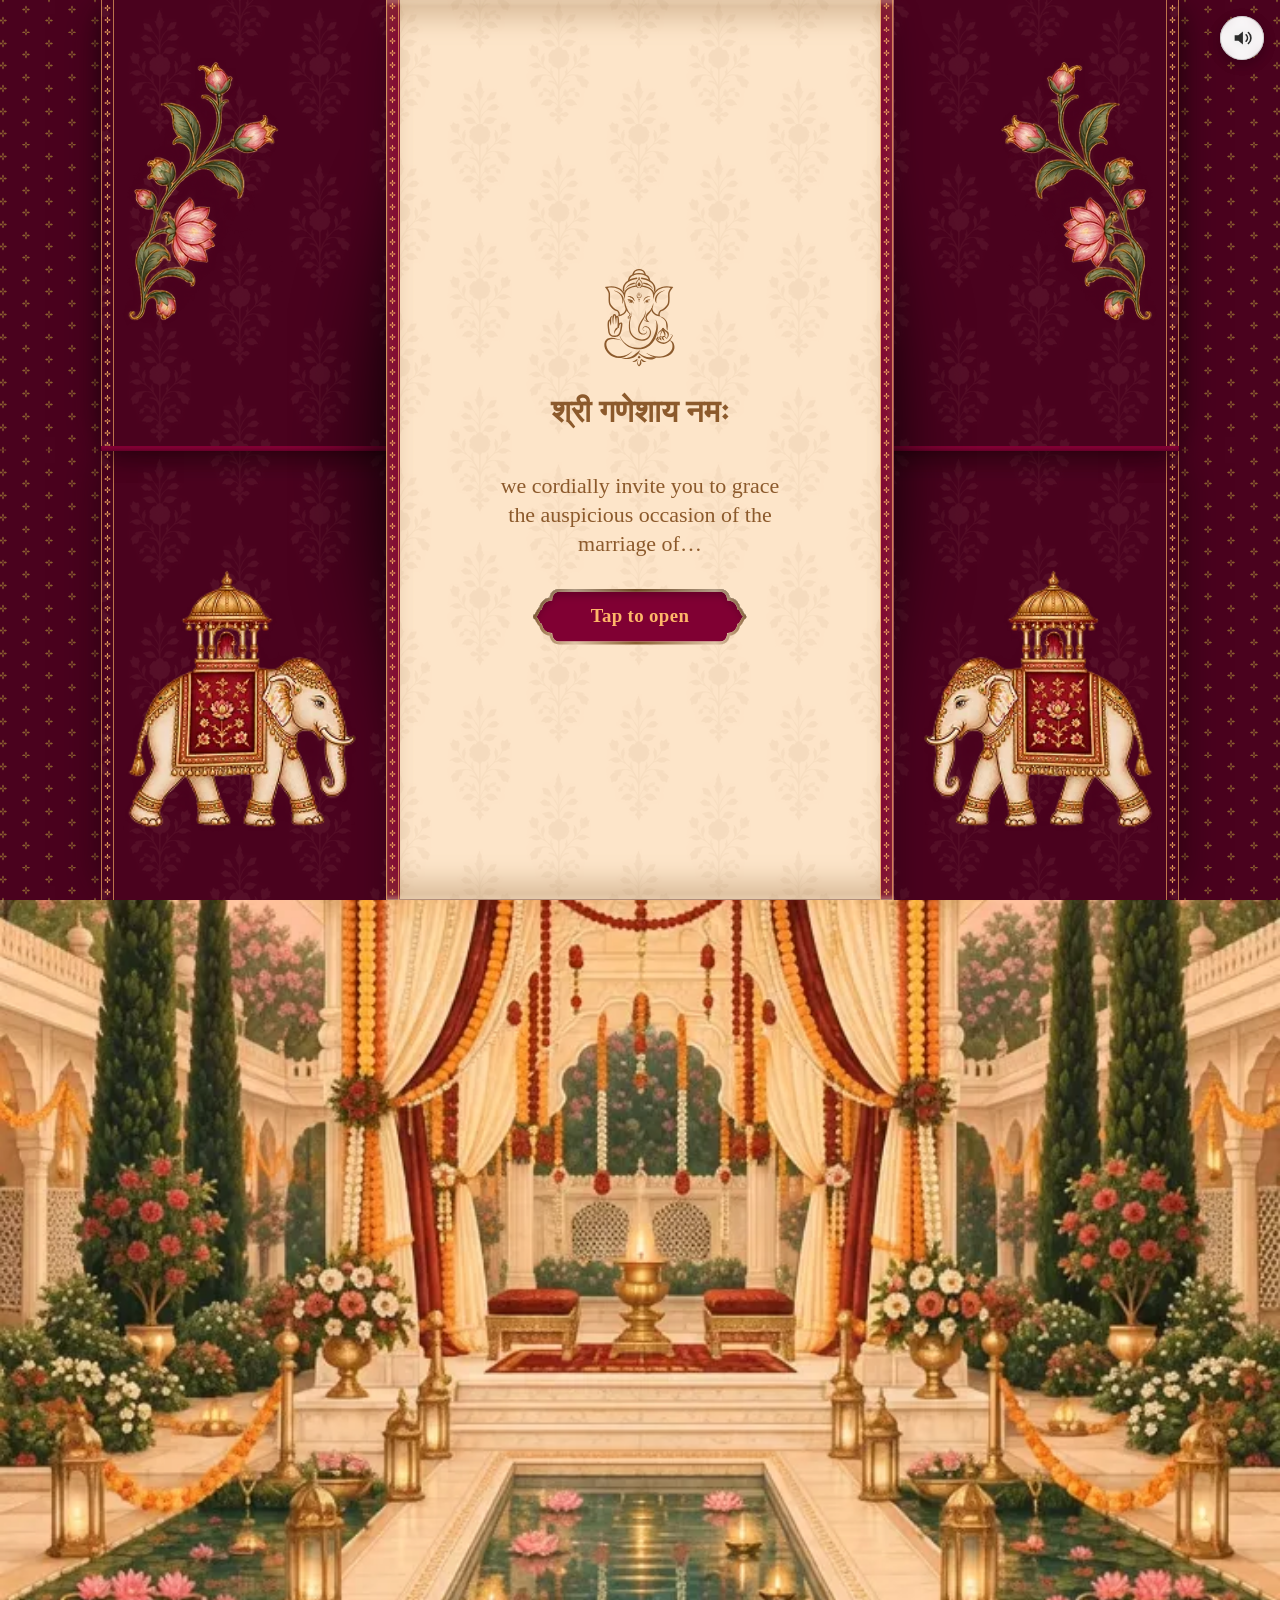
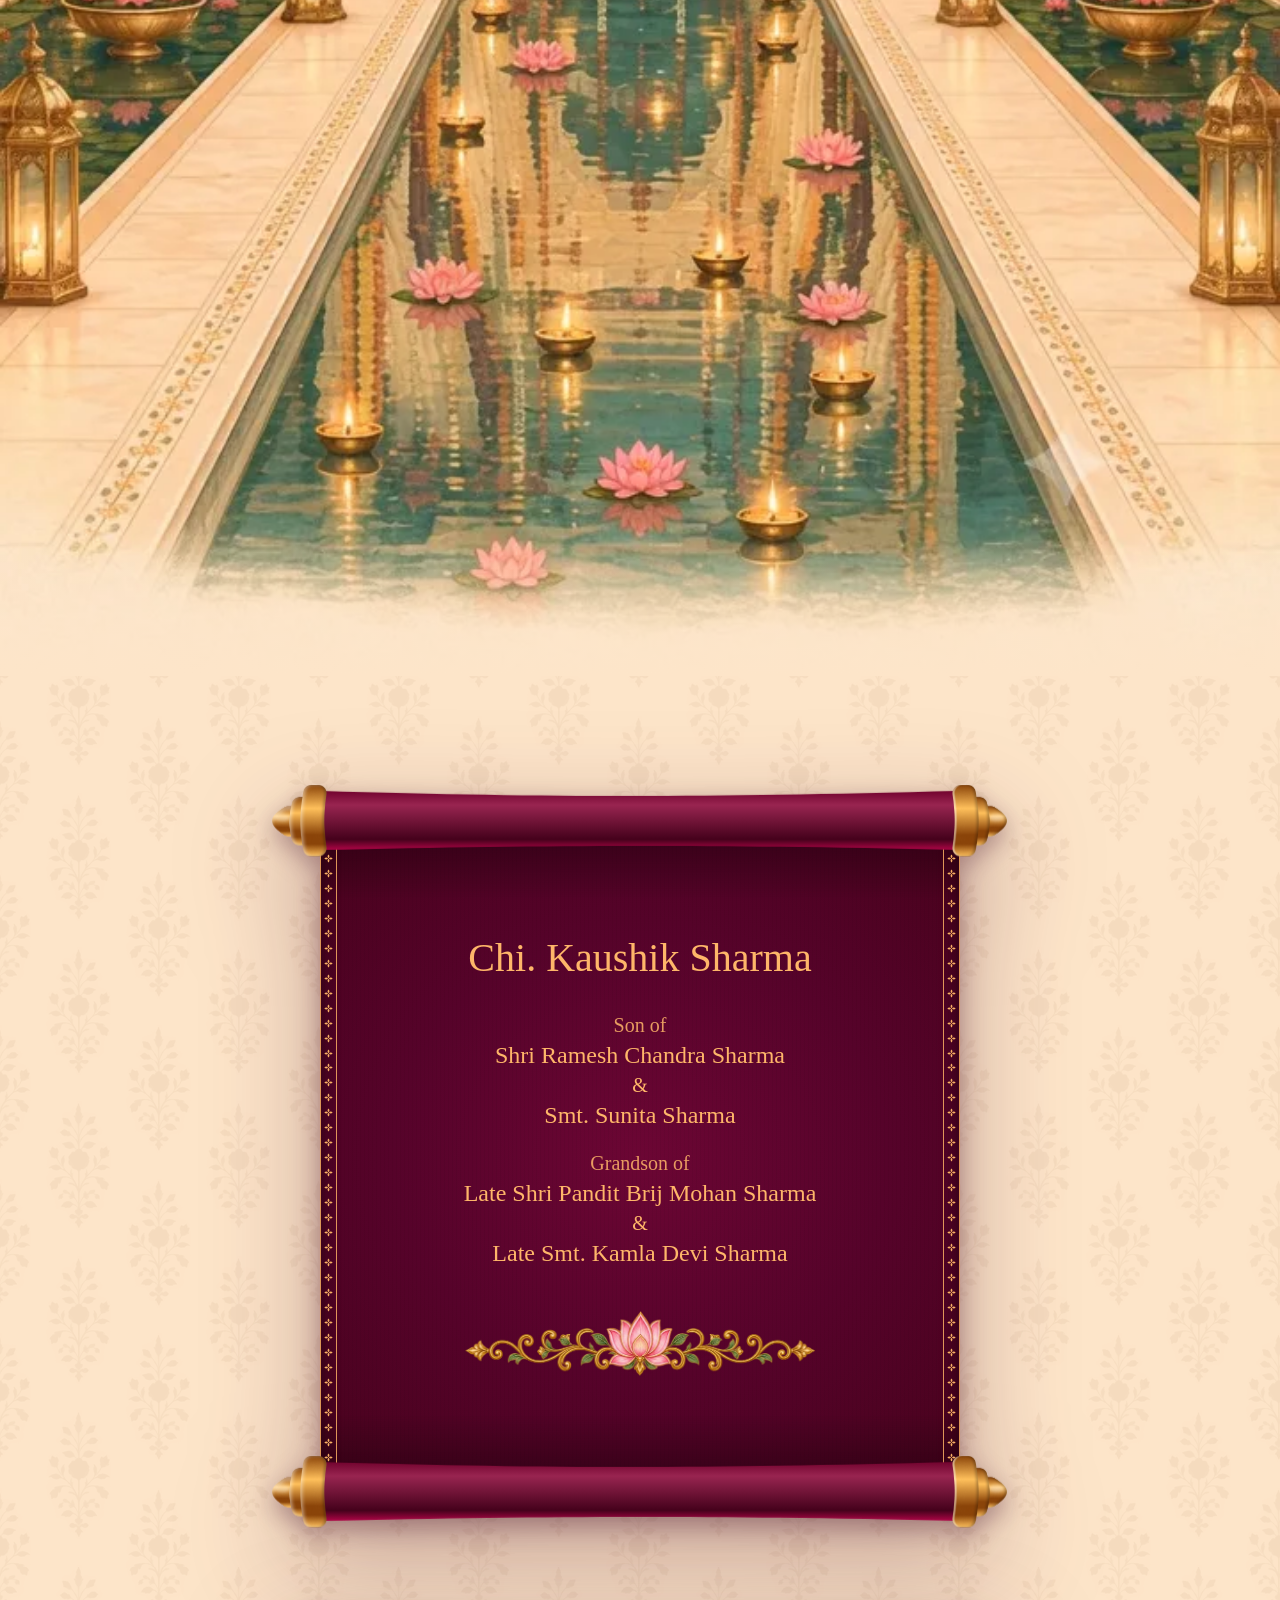
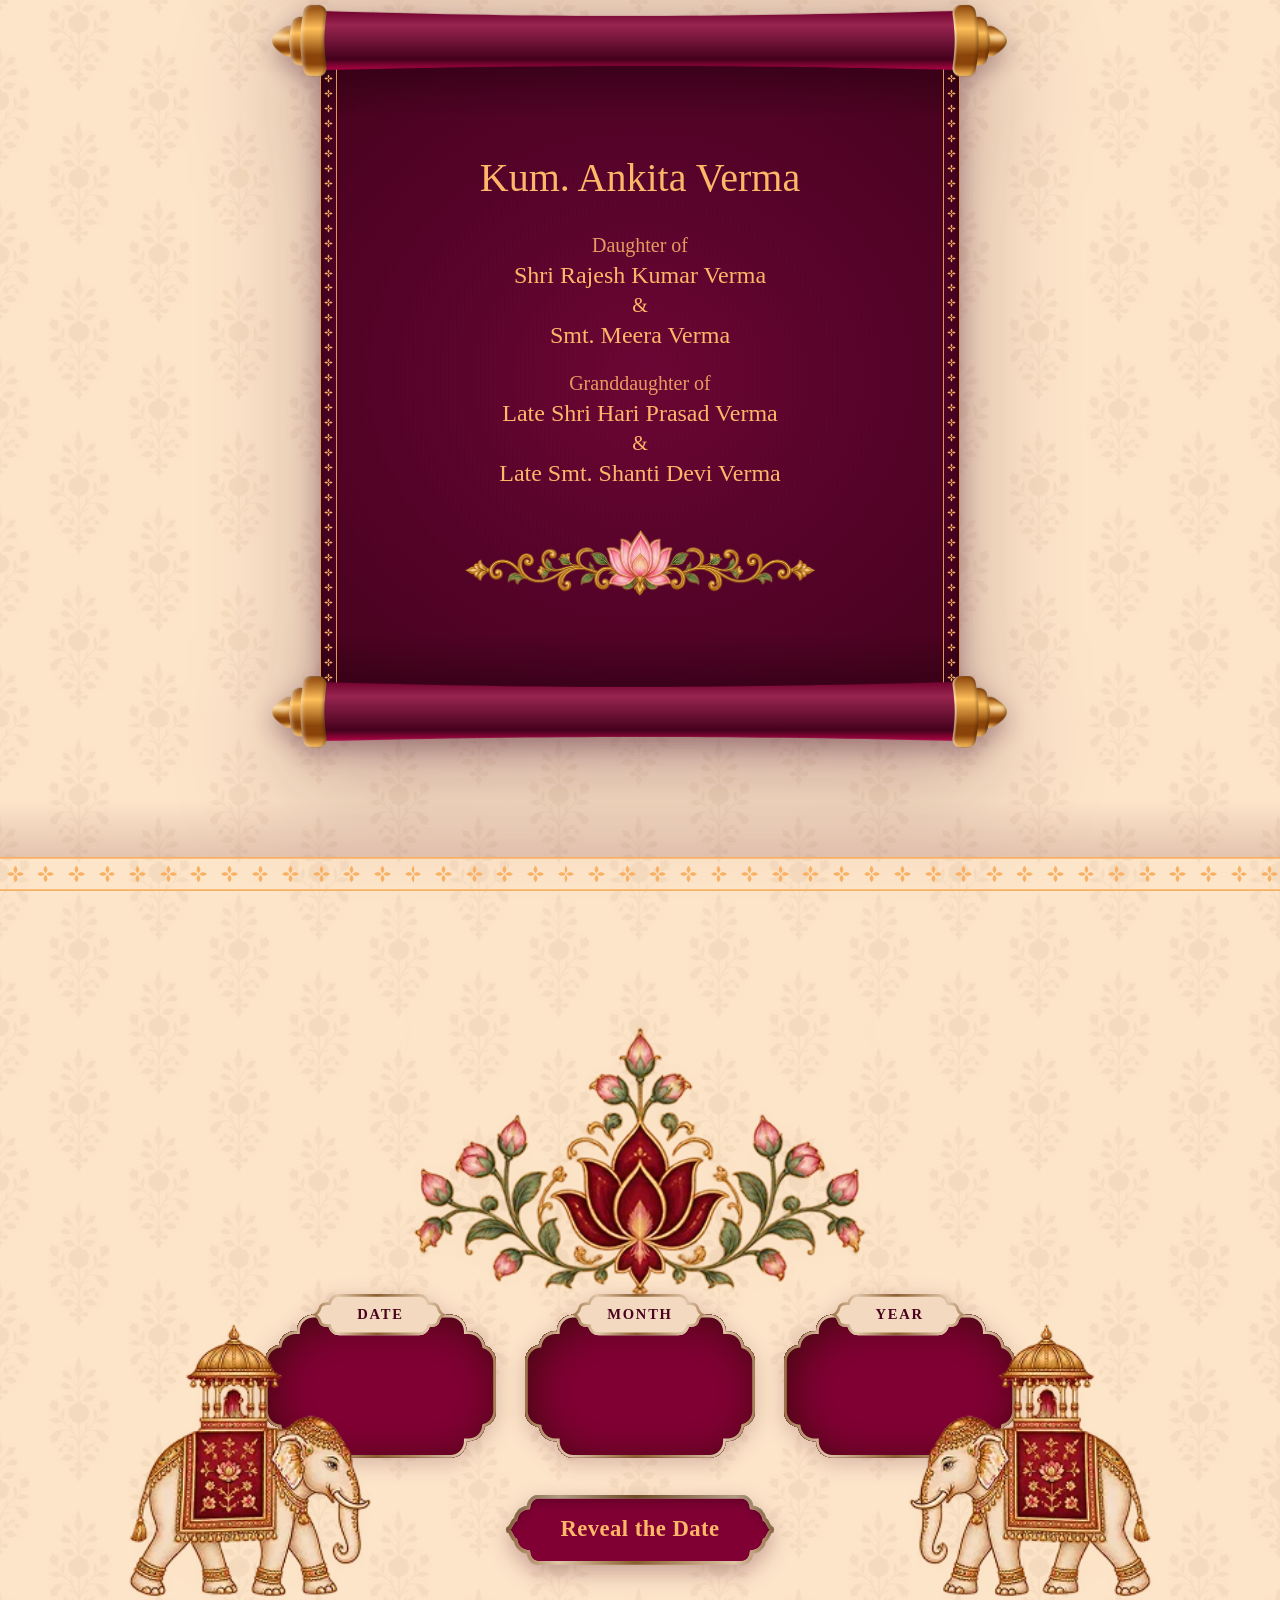
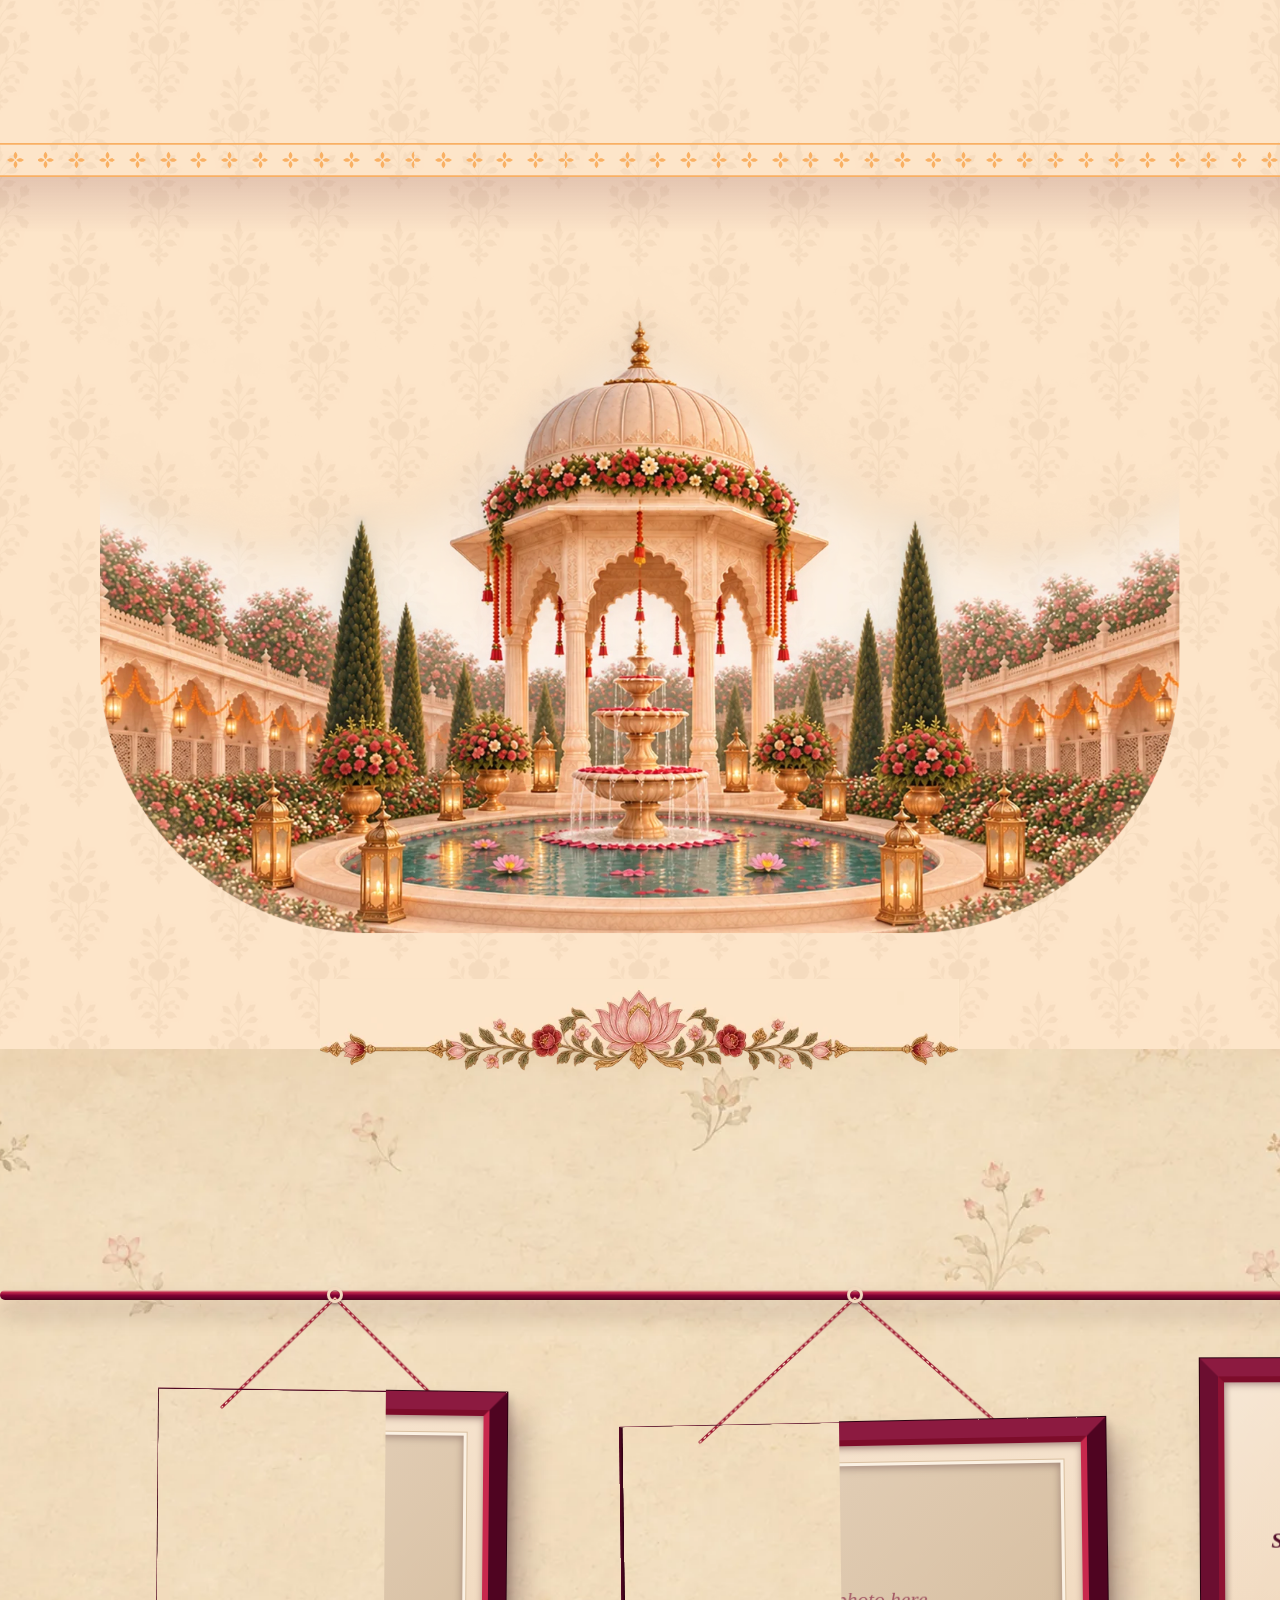
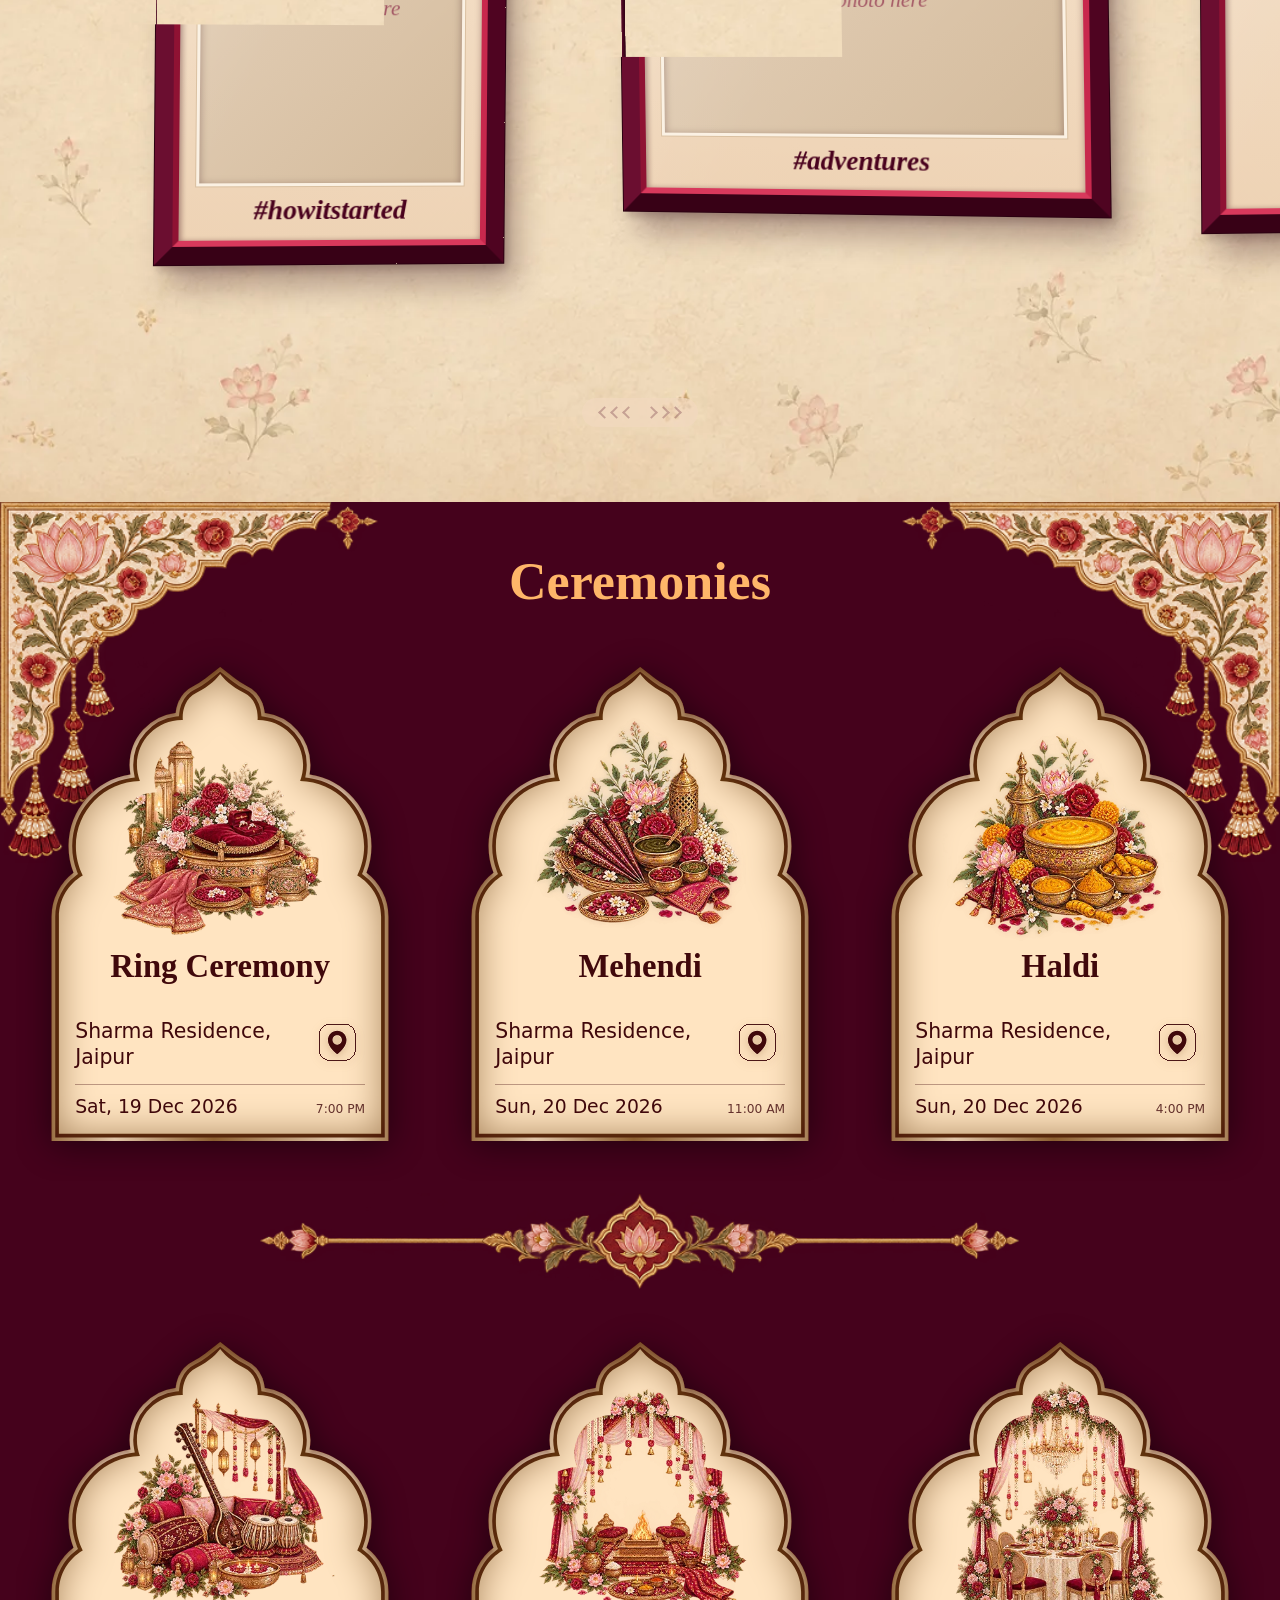
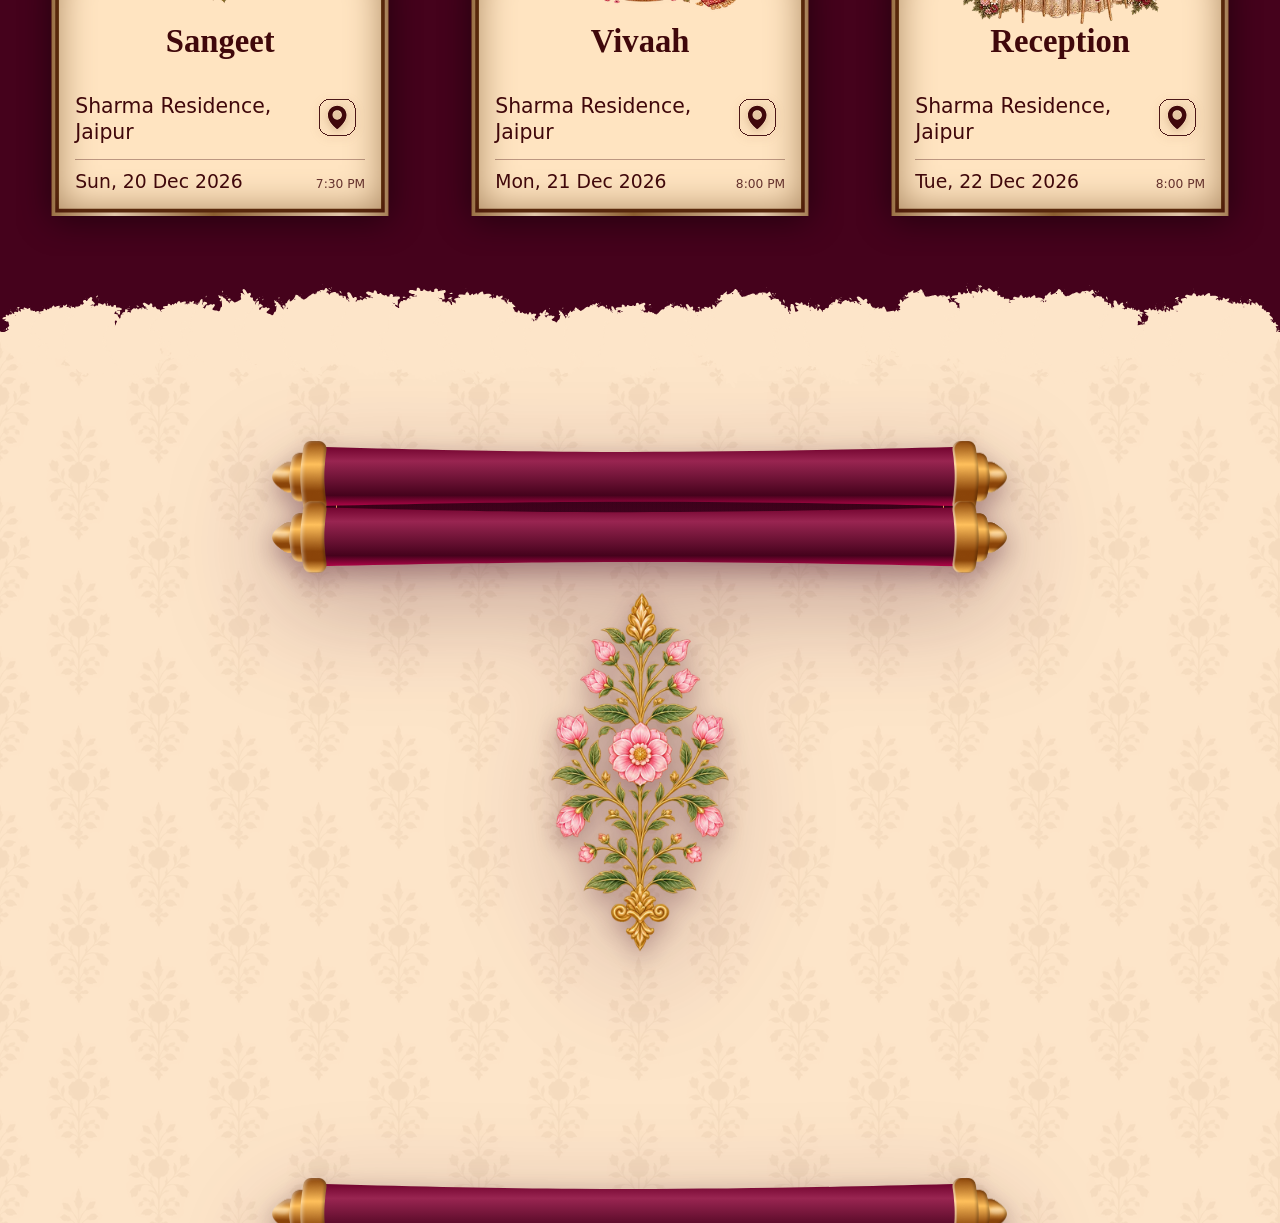
==== commit 5e948a48: "initial commit" ====
--- a/Aditi & Rahul_files/index.html
+++ b/Aditi & Rahul_files/index.html
@@ -175,9 +175,9 @@
             <!-- tabindex=-1 so app.js can hand focus here after the gate opens,
                  rather than leaving a keyboard user on a removed element. -->
             <h1 class="royale-couple" id="ryCouple" tabindex="-1">
-                <span class="royale-couple__name" id="ryBrideName">Aditi</span>
+                <span class="royale-couple__name" id="ryBrideName">Ankita</span>
                 <span class="royale-couple__amp">&amp;</span>
-                <span class="royale-couple__name" id="ryGroomName">Rahul</span>
+                <span class="royale-couple__name" id="ryGroomName">Kaushik</span>
             </h1>
         </div>
 
@@ -198,7 +198,7 @@
                  "scroll cards" in styles.css). -->
             <div class="royale-scroll__window">
                 <div class="royale-scroll__sheet">
-                    <h2 class="royale-scroll__name" id="ryGroomCardName">Chi. Aditi Sharma</h2>
+                    <h2 class="royale-scroll__name" id="ryGroomCardName">Chi. Ankita Sharma</h2>
 
                     <p class="royale-scroll__block">
                         <span class="royale-scroll__rel" id="ryGroomRelLabel">Daughter of</span>
@@ -240,7 +240,7 @@
                  "scroll cards" in styles.css). -->
             <div class="royale-scroll__window">
                 <div class="royale-scroll__sheet">
-                    <h2 class="royale-scroll__name" id="ryBrideCardName">Kum. Rahul Verma</h2>
+                    <h2 class="royale-scroll__name" id="ryBrideCardName">Kum. Kaushik Verma</h2>
 
                     <p class="royale-scroll__block">
                         <span class="royale-scroll__rel" id="ryBrideRelLabel">Son of</span>
